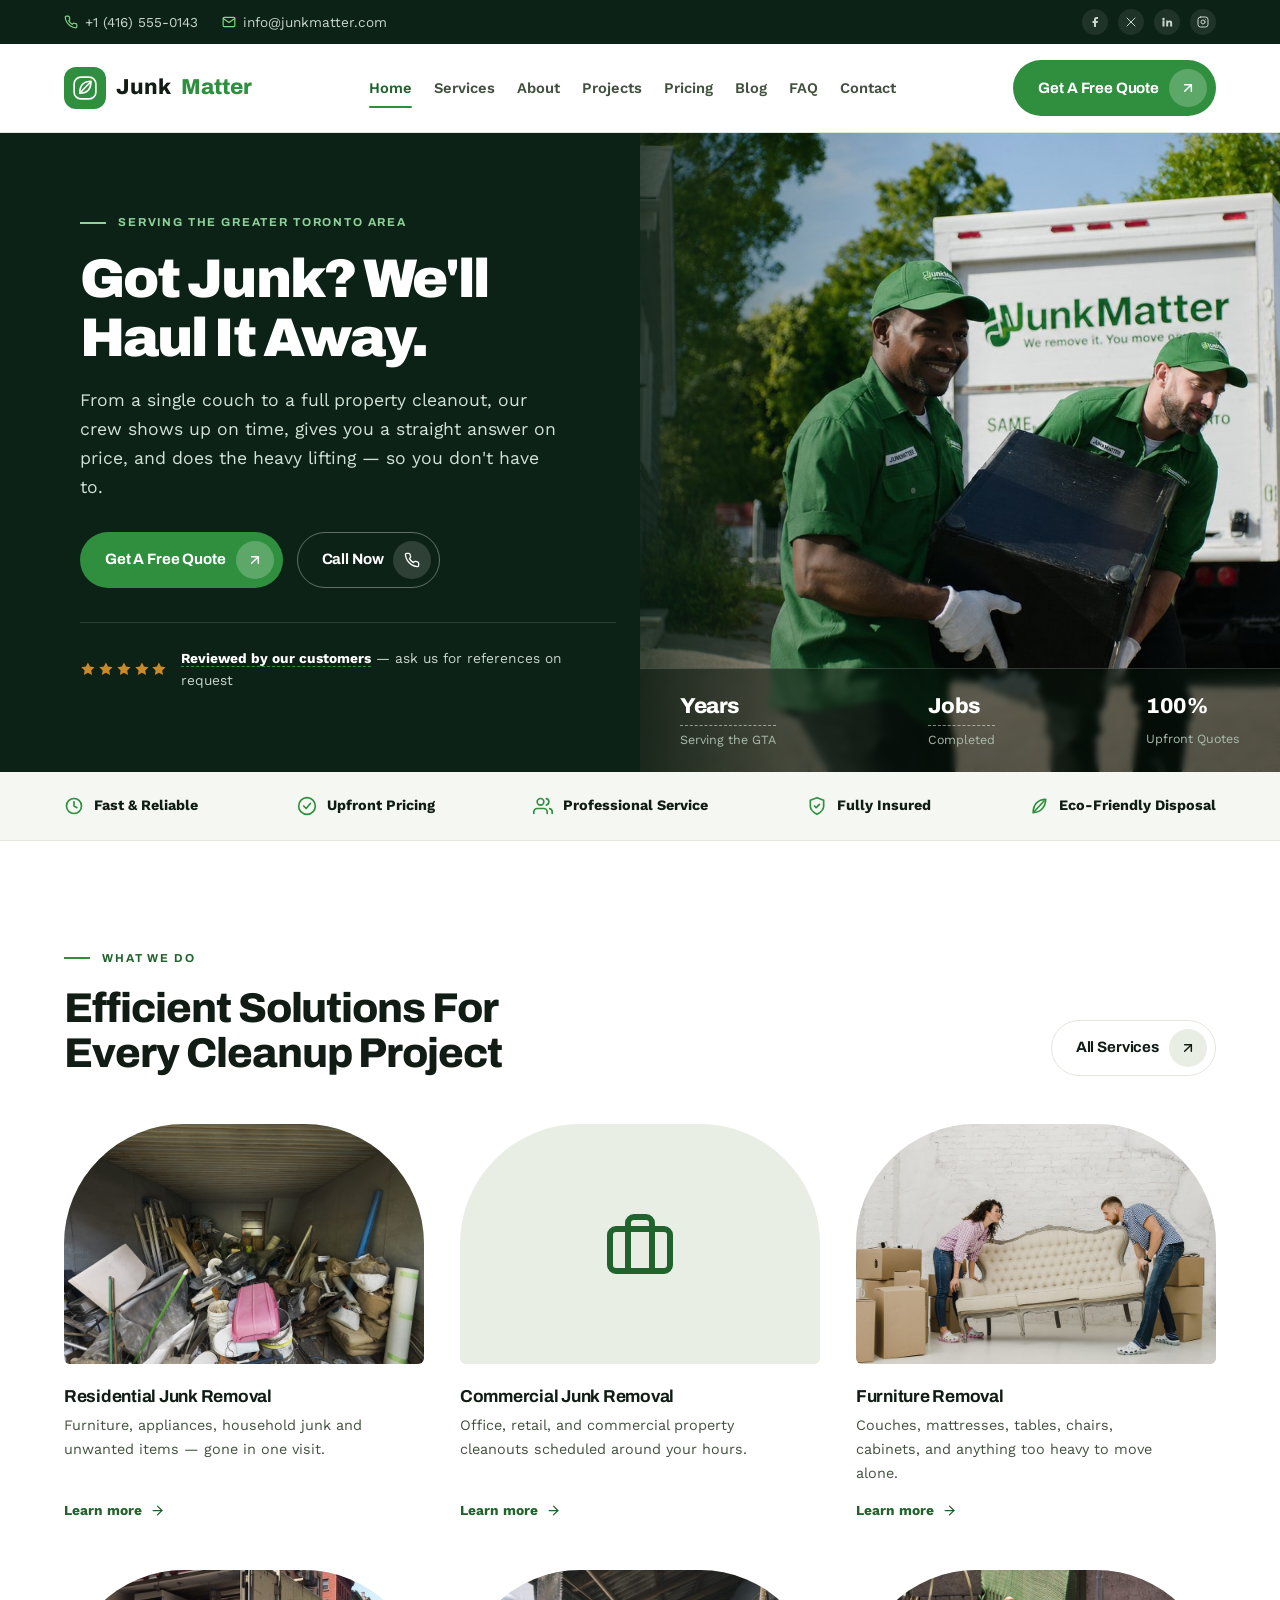
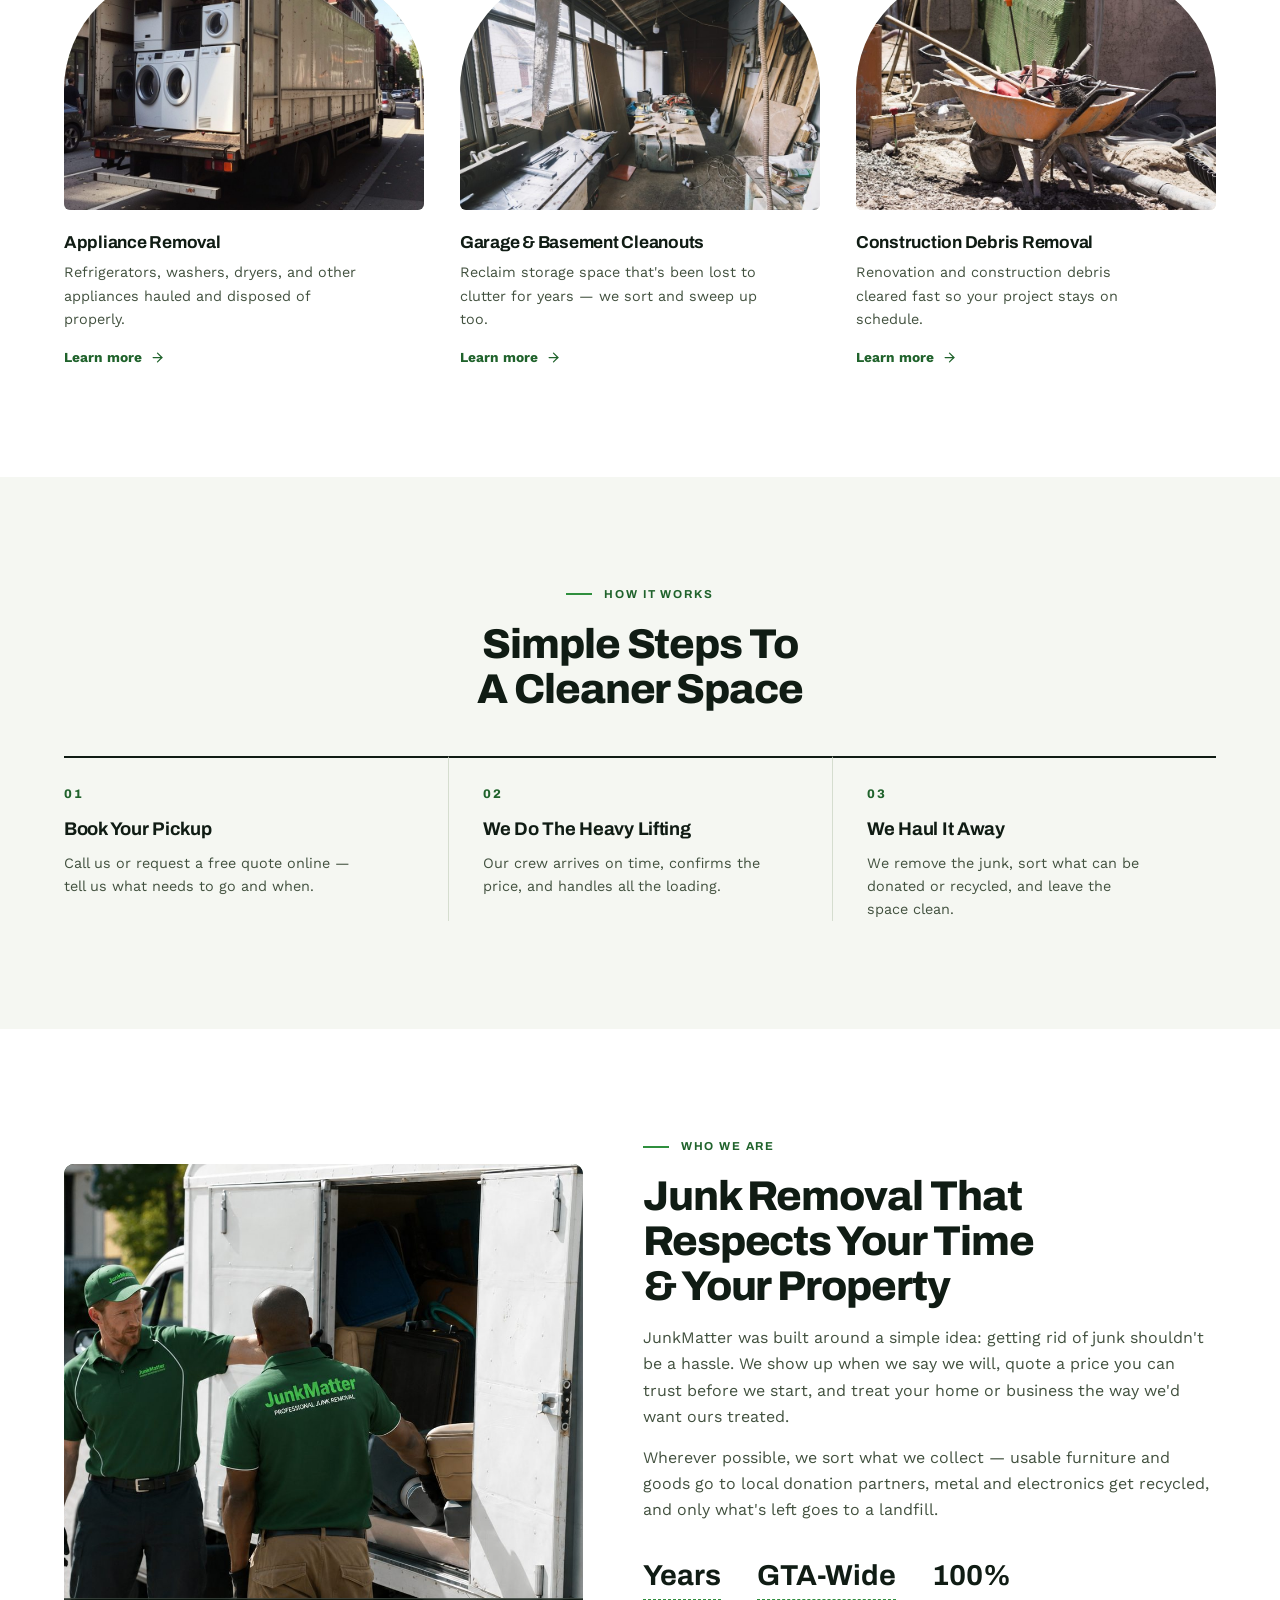
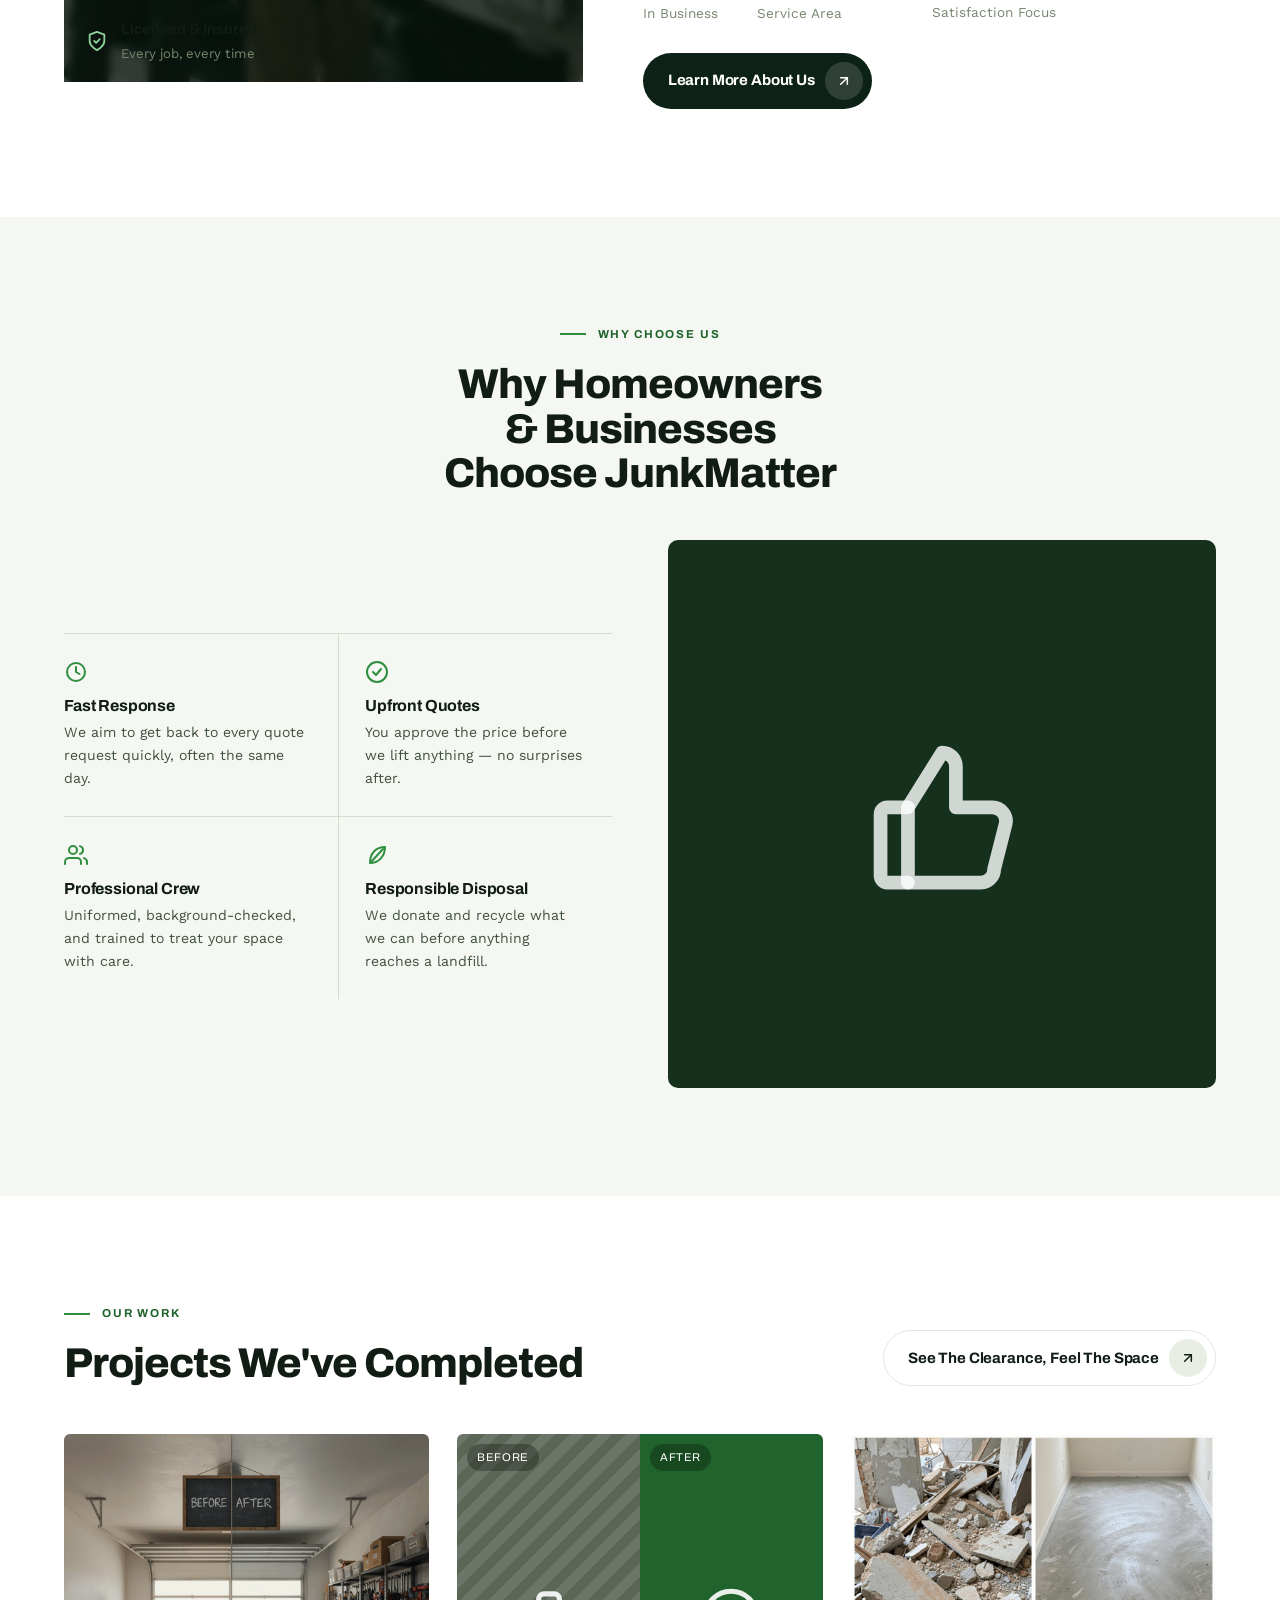
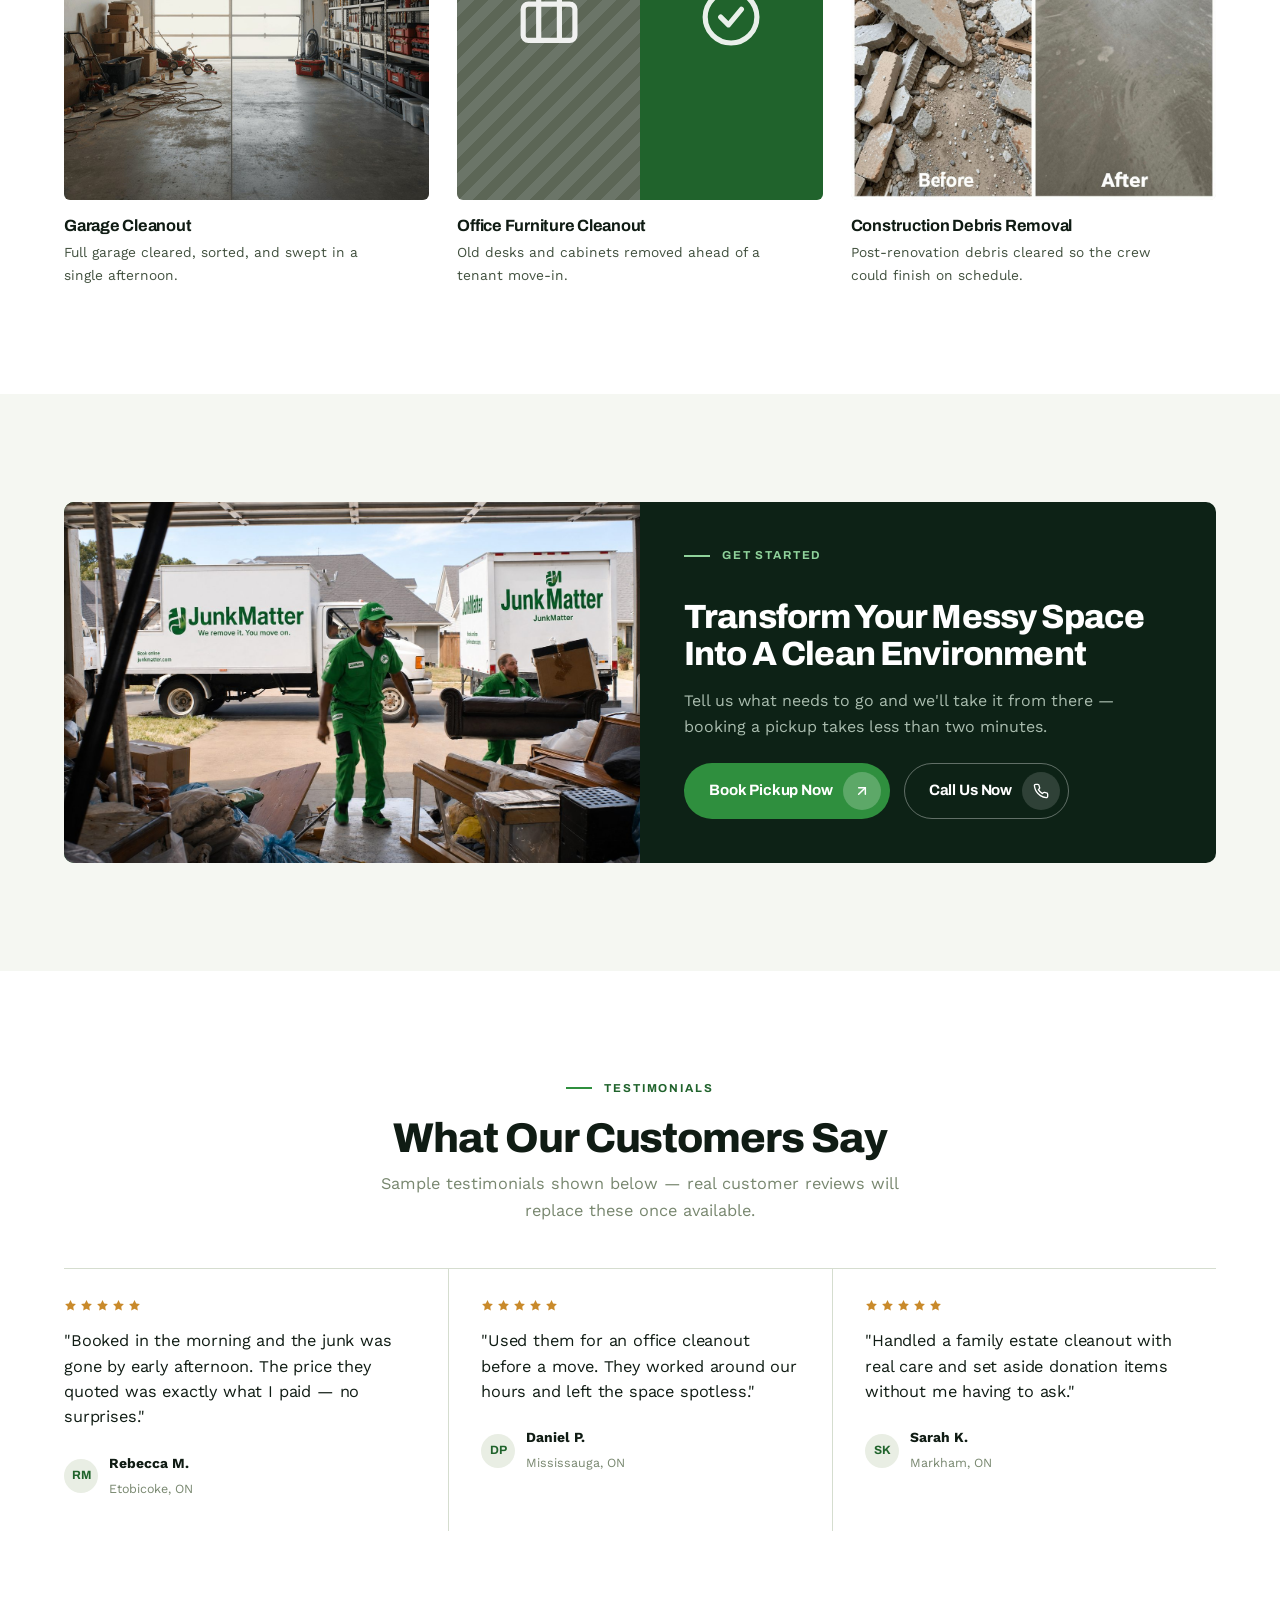
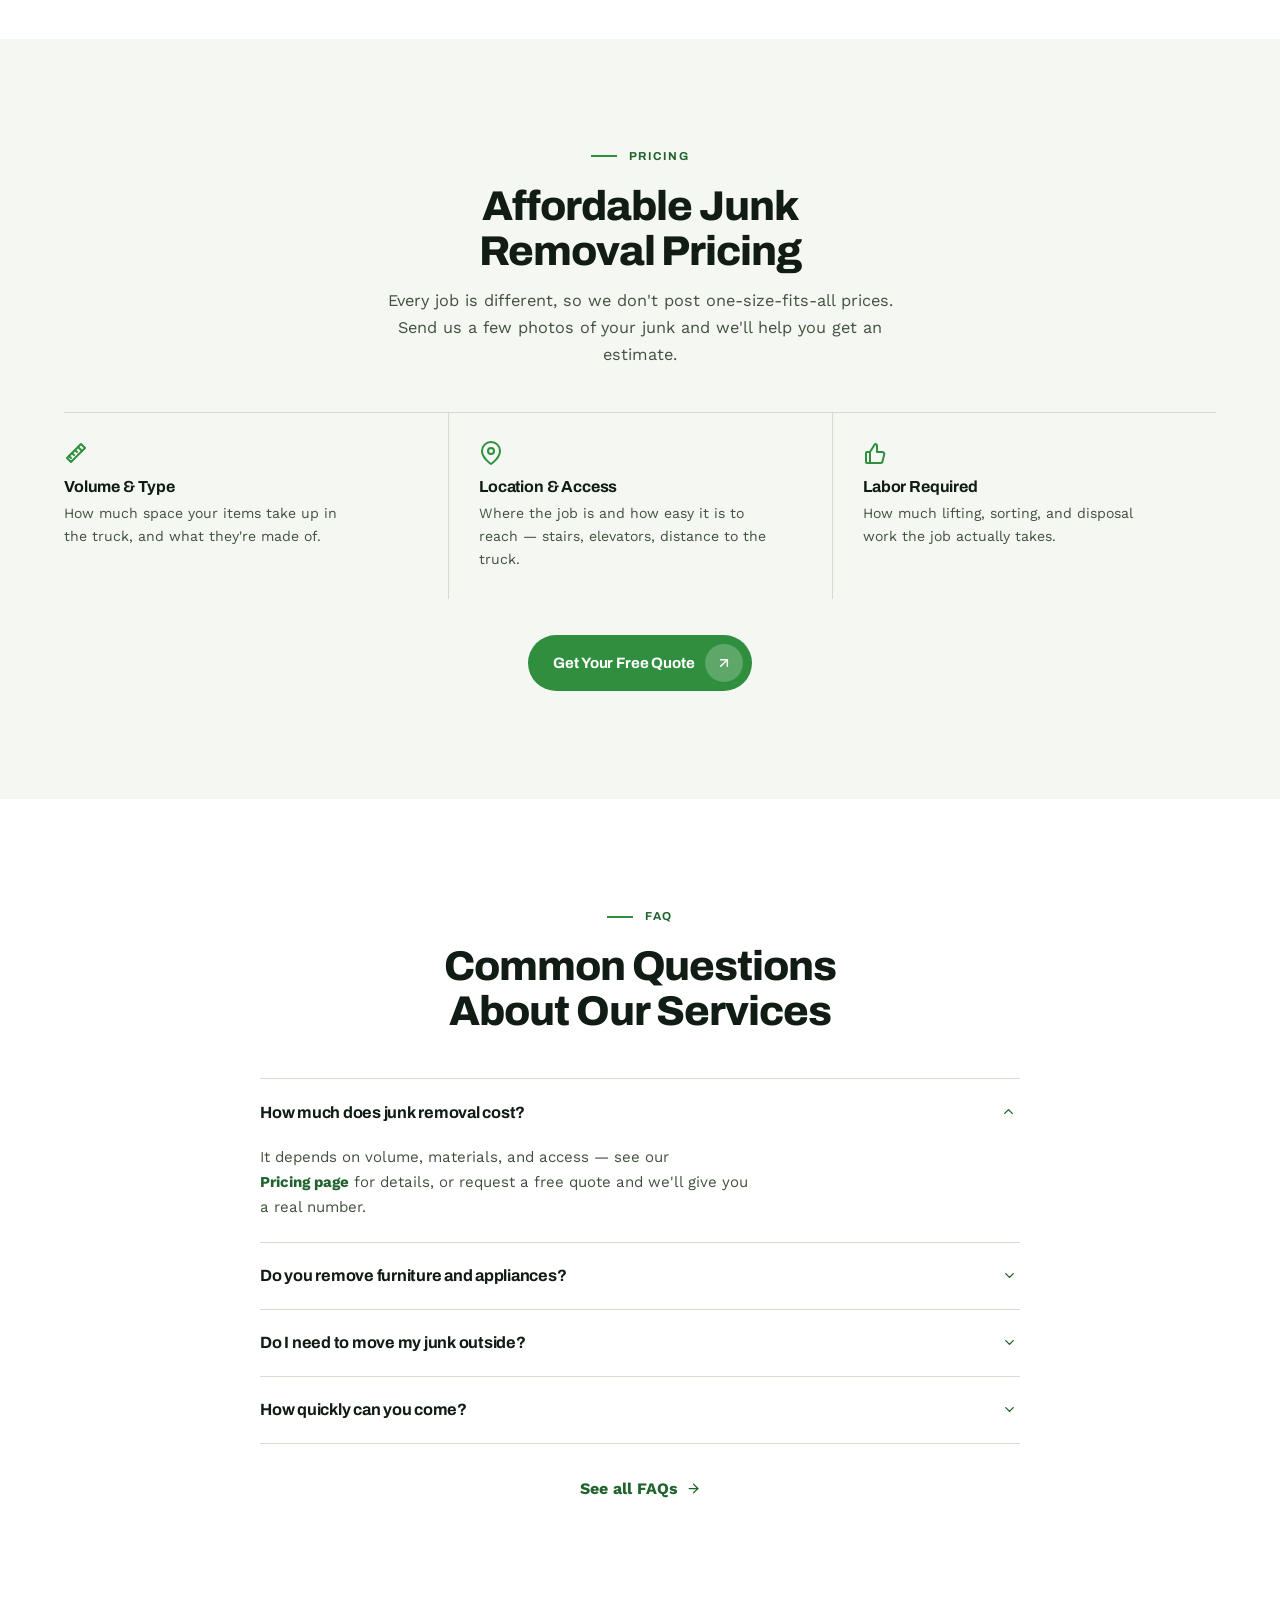
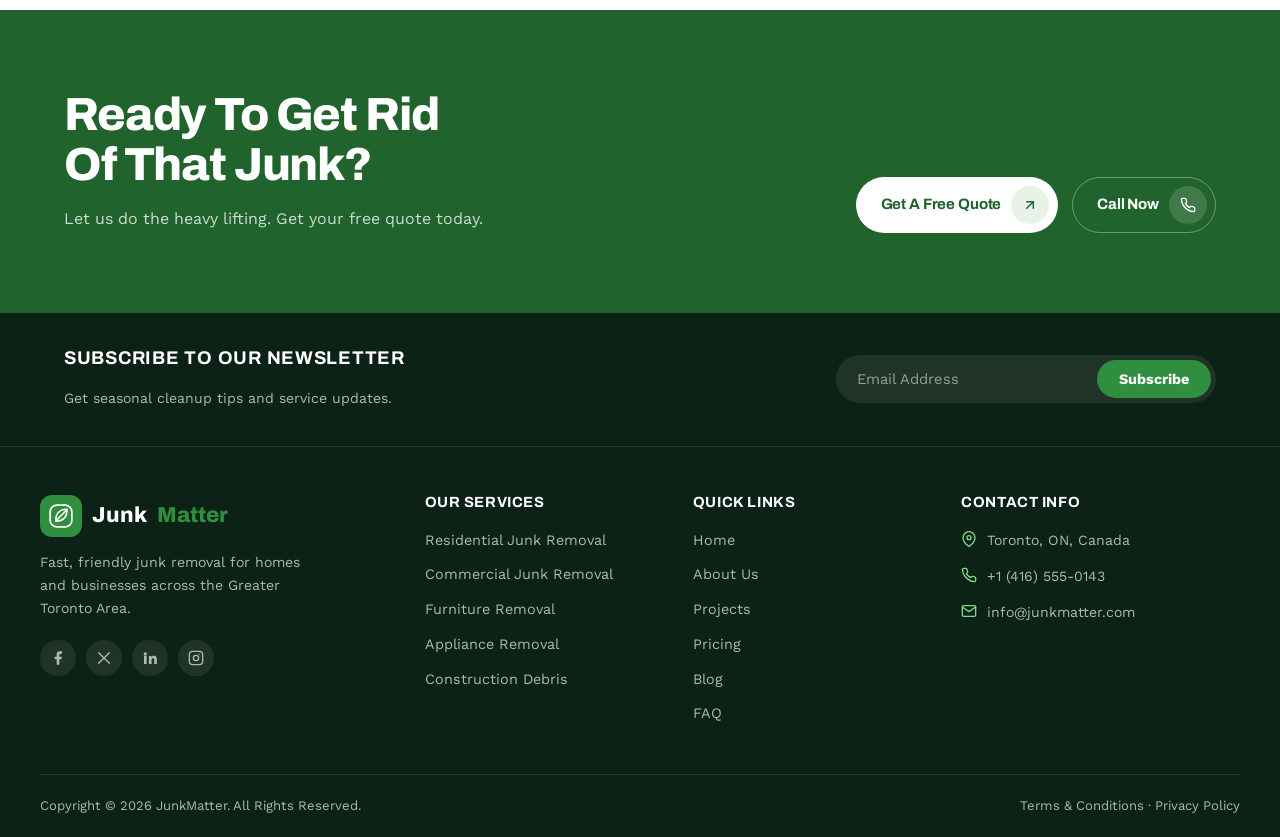
==== index.html @ d31a6fe2 "Add appliance removal photo to services grid Place the uploaded appliance-removal-2 image (washers a" ====
<!DOCTYPE html>
<html lang="en">
<head>
<meta charset="UTF-8">
<meta name="viewport" content="width=device-width, initial-scale=1.0">
<title>JunkMatter | Fast &amp; Affordable Junk Removal in the GTA</title>
<meta name="description" content="JunkMatter hauls furniture, appliances, renovation debris and full property cleanouts across the Greater Toronto Area. Upfront quotes, professional crews, eco-friendly disposal.">
<!-- Social sharing. images/social-banner.jpg is the marketing banner
     (logo + headline + CTA baked in) — the one place a composite
     graphic belongs, since link previews have no layout of their own. -->
<meta property="og:url" content="https://www.junkmatter.com/">
<meta property="og:type" content="website">
<meta property="og:site_name" content="JunkMatter">
<meta property="og:title" content="JunkMatter | Fast &amp; Affordable Junk Removal in the GTA">
<meta property="og:description" content="JunkMatter hauls furniture, appliances, renovation debris and full property cleanouts across the Greater Toronto Area. Upfront quotes, professional crews, eco-friendly disposal.">
<meta property="og:image" content="https://www.junkmatter.com/images/social-banner.jpg">
<meta property="og:image:width" content="1200">
<meta property="og:image:height" content="630">
<meta property="og:image:alt" content="JunkMatter — we haul, you relax. Fast, friendly junk removal.">
<meta name="twitter:card" content="summary_large_image">
<meta name="twitter:title" content="JunkMatter | Fast &amp; Affordable Junk Removal in the GTA">
<meta name="twitter:description" content="JunkMatter hauls furniture, appliances, renovation debris and full property cleanouts across the Greater Toronto Area. Upfront quotes, professional crews, eco-friendly disposal.">
<meta name="twitter:image" content="https://www.junkmatter.com/images/social-banner.jpg">
<meta name="theme-color" content="#0d2216">
<link rel="icon" href="images/favicon.png" sizes="any">
<link rel="apple-touch-icon" href="images/apple-touch-icon.png">
<link rel="canonical" href="https://www.junkmatter.com/">
<link rel="stylesheet" href="css/style.css">
<script>document.documentElement.classList.add('js')</script>
</head>
<body>

<svg style="position:absolute;width:0;height:0;overflow:hidden" aria-hidden="true">
<defs>
<symbol id="icon-mark" viewBox="0 0 32 32" fill="none" stroke="currentColor" stroke-width="2.2" stroke-linecap="round" stroke-linejoin="round"><rect x="1.5" y="1.5" width="29" height="29" rx="9"/><path d="M9 23C9 12 15 7 24 7C24 18 18 23 9 23Z"/><path d="M10.5 21.5C14 17.5 18 13.5 22.5 9"/></symbol>
<symbol id="icon-phone" viewBox="0 0 24 24" fill="none" stroke="currentColor" stroke-width="2" stroke-linecap="round" stroke-linejoin="round"><path d="M22 16.92v3a2 2 0 0 1-2.18 2 19.79 19.79 0 0 1-8.63-3.07 19.5 19.5 0 0 1-6-6 19.79 19.79 0 0 1-3.07-8.67A2 2 0 0 1 4.11 2h3a2 2 0 0 1 2 1.72c.127.96.361 1.903.7 2.81a2 2 0 0 1-.45 2.11L8.09 9.91a16 16 0 0 0 6 6l1.27-1.27a2 2 0 0 1 2.11-.45c.907.339 1.85.573 2.81.7A2 2 0 0 1 22 16.92z"/></symbol>
<symbol id="icon-mail" viewBox="0 0 24 24" fill="none" stroke="currentColor" stroke-width="2" stroke-linecap="round" stroke-linejoin="round"><rect x="2" y="4" width="20" height="16" rx="2"/><path d="M22 6l-10 7L2 6"/></symbol>
<symbol id="icon-map-pin" viewBox="0 0 24 24" fill="none" stroke="currentColor" stroke-width="2" stroke-linecap="round" stroke-linejoin="round"><path d="M21 10c0 7-9 13-9 13s-9-6-9-13a9 9 0 0 1 18 0z"/><circle cx="12" cy="10" r="3"/></symbol>
<symbol id="icon-clock" viewBox="0 0 24 24" fill="none" stroke="currentColor" stroke-width="2" stroke-linecap="round" stroke-linejoin="round"><circle cx="12" cy="12" r="9"/><path d="M12 7v5l3.5 2"/></symbol>
<symbol id="icon-facebook" viewBox="0 0 24 24" fill="currentColor" stroke="none"><path d="M18 2h-3a5 5 0 0 0-5 5v3H7v4h3v8h4v-8h3l1-4h-4V7a1 1 0 0 1 1-1h3z"/></symbol>
<symbol id="icon-x" viewBox="0 0 24 24" fill="none" stroke="currentColor" stroke-width="2" stroke-linecap="round" stroke-linejoin="round"><path d="M4 4l16 16M20 4L4 20"/></symbol>
<symbol id="icon-linkedin" viewBox="0 0 24 24" fill="currentColor" stroke="none"><path d="M4.98 3.5a2.5 2.5 0 1 1 0 5 2.5 2.5 0 0 1 0-5zM3 9h4v12H3V9zm7 0h3.8v1.7h.1c.5-.9 1.8-1.9 3.7-1.9 4 0 4.7 2.6 4.7 6v6.2h-4v-5.5c0-1.3 0-3-1.8-3s-2.1 1.4-2.1 2.9V21h-4V9z"/></symbol>
<symbol id="icon-instagram" viewBox="0 0 24 24" fill="none" stroke="currentColor" stroke-width="2" stroke-linecap="round" stroke-linejoin="round"><rect x="2" y="2" width="20" height="20" rx="5"/><circle cx="12" cy="12" r="4"/><circle cx="17.5" cy="6.5" r="1" fill="currentColor" stroke="none"/></symbol>
<symbol id="icon-arrow-up-right" viewBox="0 0 24 24" fill="none" stroke="currentColor" stroke-width="2.2" stroke-linecap="round" stroke-linejoin="round"><path d="M7 17L17 7"/><path d="M7 7h10v10"/></symbol>
<symbol id="icon-arrow-right" viewBox="0 0 24 24" fill="none" stroke="currentColor" stroke-width="2" stroke-linecap="round" stroke-linejoin="round"><path d="M5 12h14"/><path d="M12 5l7 7-7 7"/></symbol>
<symbol id="icon-chevron-down" viewBox="0 0 24 24" fill="none" stroke="currentColor" stroke-width="2.2" stroke-linecap="round" stroke-linejoin="round"><path d="M6 9l6 6 6-6"/></symbol>
<symbol id="icon-star" viewBox="0 0 24 24" fill="currentColor" stroke="none"><path d="M12 2l3.09 6.26L22 9.27l-5 4.87L18.18 21 12 17.77 5.82 21 7 14.14 2 9.27l6.91-1.01L12 2z"/></symbol>
<symbol id="icon-check" viewBox="0 0 24 24" fill="none" stroke="currentColor" stroke-width="2" stroke-linecap="round" stroke-linejoin="round"><path d="M20 6L9 17l-5-5"/></symbol>
<symbol id="icon-check-circle" viewBox="0 0 24 24" fill="none" stroke="currentColor" stroke-width="2" stroke-linecap="round" stroke-linejoin="round"><circle cx="12" cy="12" r="10"/><path d="M8 12l3 3 5-6"/></symbol>
<symbol id="icon-shield" viewBox="0 0 24 24" fill="none" stroke="currentColor" stroke-width="2" stroke-linecap="round" stroke-linejoin="round"><path d="M12 22s8-4 8-10V5l-8-3-8 3v7c0 6 8 10 8 10z"/><path d="M9 12l2 2 4-4"/></symbol>
<symbol id="icon-leaf" viewBox="0 0 24 24" fill="none" stroke="currentColor" stroke-width="2" stroke-linecap="round" stroke-linejoin="round"><path d="M5 20C5 10 11 4 20 4C20 13 14 20 5 20Z"/><path d="M6.5 18.5C10 14.5 14 10.5 18 6"/></symbol>
<symbol id="icon-truck" viewBox="0 0 24 24" fill="none" stroke="currentColor" stroke-width="2" stroke-linecap="round" stroke-linejoin="round"><rect x="1" y="3" width="15" height="13"/><path d="M16 8h4l3 3v5h-7V8z"/><circle cx="5.5" cy="18.5" r="2.5"/><circle cx="18.5" cy="18.5" r="2.5"/></symbol>
<symbol id="icon-home" viewBox="0 0 24 24" fill="none" stroke="currentColor" stroke-width="2" stroke-linecap="round" stroke-linejoin="round"><path d="M3 9l9-7 9 7v11a2 2 0 0 1-2 2H5a2 2 0 0 1-2-2z"/><polyline points="9 22 9 12 15 12 15 22"/></symbol>
<symbol id="icon-briefcase" viewBox="0 0 24 24" fill="none" stroke="currentColor" stroke-width="2" stroke-linecap="round" stroke-linejoin="round"><rect x="2" y="7" width="20" height="14" rx="2"/><path d="M16 21V5a2 2 0 0 0-2-2h-4a2 2 0 0 0-2 2v16"/></symbol>
<symbol id="icon-sofa" viewBox="0 0 24 24" fill="none" stroke="currentColor" stroke-width="2" stroke-linecap="round" stroke-linejoin="round"><path d="M4 13V7a2 2 0 0 1 2-2h12a2 2 0 0 1 2 2v6"/><path d="M2 13h20v4a2 2 0 0 1-2 2H4a2 2 0 0 1-2-2z"/><path d="M4 19v2"/><path d="M20 19v2"/></symbol>
<symbol id="icon-box" viewBox="0 0 24 24" fill="none" stroke="currentColor" stroke-width="2" stroke-linecap="round" stroke-linejoin="round"><path d="M21 8l-9-5-9 5 9 5 9-5z"/><path d="M3 8v8l9 5 9-5V8"/><path d="M12 13v8"/></symbol>
<symbol id="icon-garage" viewBox="0 0 24 24" fill="none" stroke="currentColor" stroke-width="2" stroke-linecap="round" stroke-linejoin="round"><path d="M3 10l9-6 9 6"/><path d="M5 10v10h14V10"/><rect x="9" y="14" width="6" height="6"/></symbol>
<symbol id="icon-tool" viewBox="0 0 24 24" fill="none" stroke="currentColor" stroke-width="2" stroke-linecap="round" stroke-linejoin="round"><path d="M14.7 6.3a1 1 0 0 0 0 1.4l1.6 1.6a1 1 0 0 0 1.4 0l3.77-3.77a6 6 0 0 1-7.94 7.94l-6.91 6.91a2.12 2.12 0 0 1-3-3l6.91-6.91a6 6 0 0 1 7.94-7.94z"/></symbol>
<symbol id="icon-users" viewBox="0 0 24 24" fill="none" stroke="currentColor" stroke-width="2" stroke-linecap="round" stroke-linejoin="round"><path d="M17 21v-2a4 4 0 0 0-4-4H5a4 4 0 0 0-4 4v2"/><circle cx="9" cy="7" r="4"/><path d="M23 21v-2a4 4 0 0 0-3-3.87"/><path d="M16 3.13a4 4 0 0 1 0 7.75"/></symbol>
<symbol id="icon-camera" viewBox="0 0 24 24" fill="none" stroke="currentColor" stroke-width="2" stroke-linecap="round" stroke-linejoin="round"><path d="M23 19a2 2 0 0 1-2 2H3a2 2 0 0 1-2-2V8a2 2 0 0 1 2-2h4l2-3h6l2 3h4a2 2 0 0 1 2 2z"/><circle cx="12" cy="13" r="4"/></symbol>
<symbol id="icon-ruler" viewBox="0 0 24 24" fill="none" stroke="currentColor" stroke-width="2" stroke-linecap="round" stroke-linejoin="round"><path d="M3 17l14-14 4 4-14 14z"/><path d="M14 6l4 4"/><path d="M11 9l2 2"/><path d="M8 12l2 2"/><path d="M5 15l2 2"/></symbol>
<symbol id="icon-hand" viewBox="0 0 24 24" fill="none" stroke="currentColor" stroke-width="2" stroke-linecap="round" stroke-linejoin="round"><path d="M7 22V11l5-8a2 2 0 0 1 2 2v6h5.3a2 2 0 0 1 1.94 2.5l-1.65 6.5A2 2 0 0 1 17.65 22H7Z"/><path d="M7 22H4a1 1 0 0 1-1-1V12a1 1 0 0 1 1-1h3"/></symbol>
</defs>
</svg>

<div class="topbar">
  <div class="wrap">
    <div class="topbar-left">
      <a href="tel:14165550143"><svg><use href="#icon-phone"/></svg> +1 (416) 555-0143</a>
      <a href="mailto:info@junkmatter.com"><svg><use href="#icon-mail"/></svg> info@junkmatter.com</a>
    </div>
    <div class="topbar-social">
      <a href="#" aria-label="Facebook"><svg><use href="#icon-facebook"/></svg></a>
      <a href="#" aria-label="X"><svg><use href="#icon-x"/></svg></a>
      <a href="#" aria-label="LinkedIn"><svg><use href="#icon-linkedin"/></svg></a>
      <a href="#" aria-label="Instagram"><svg><use href="#icon-instagram"/></svg></a>
    </div>
  </div>
</div>

<header class="site-header">
  <nav class="nav wrap">
    <a href="index.html" class="brand">
      <span class="mark"><svg><use href="#icon-mark"/></svg></span>
      Junk<span class="accent">Matter</span>
    </a>
    <div class="nav-links">
      <a href="index.html" class="active">Home</a>
      <a href="services.html">Services</a>
      <a href="about.html">About</a>
      <a href="projects.html">Projects</a>
      <a href="pricing.html">Pricing</a>
      <a href="blog.html">Blog</a>
      <a href="faq.html">FAQ</a>
      <a href="contact.html">Contact</a>
    </div>
    <div class="nav-cta">
      <a href="contact.html" class="btn btn-solid"><span class="label">Get A Free Quote</span><span class="ic"><svg><use href="#icon-arrow-up-right"/></svg></span></a>
      <button class="nav-toggle" aria-label="Toggle menu"><span></span><span></span><span></span></button>
    </div>
  </nav>
</header>

<section class="hero">
  <div class="hero-grid">
    <div class="hero-text">
      <div class="wrap-inner">
        <span class="eyebrow on-ink">Serving the Greater Toronto Area</span>
        <h1>Got Junk? We'll Haul It Away.</h1>
        <p class="lead">From a single couch to a full property cleanout, our crew shows up on time, gives you a straight answer on price, and does the heavy lifting — so you don't have to.</p>
        <div class="hero-cta">
          <a href="contact.html" class="btn btn-solid"><span class="label">Get A Free Quote</span><span class="ic"><svg><use href="#icon-arrow-up-right"/></svg></span></a>
          <a href="tel:14165550143" class="btn btn-outline-light"><span class="label">Call Now</span><span class="ic"><svg><use href="#icon-phone"/></svg></span></a>
        </div>
        <div class="hero-rating">
          <div class="stars"><svg><use href="#icon-star"/></svg><svg><use href="#icon-star"/></svg><svg><use href="#icon-star"/></svg><svg><use href="#icon-star"/></svg><svg><use href="#icon-star"/></svg></div>
          <div class="txt"><b class="ph" title="Add real review rating once available">Reviewed by our customers</b> — ask us for references on request</div>
        </div>
      </div>
    </div>
    <div class="hero-visual reveal in">
      <svg class="illustration" viewBox="0 0 500 400" fill="none" stroke="currentColor" stroke-width="2.5" stroke-linejoin="round" preserveAspectRatio="xMidYMid slice">
        <ellipse cx="250" cy="330" rx="230" ry="8" fill="currentColor" stroke="none" opacity=".15"/>
        <line x1="20" y1="320" x2="480" y2="320"/>
        <rect x="60" y="180" width="260" height="140"/>
        <line x1="72" y1="180" x2="72" y2="320"/>
        <line x1="86" y1="180" x2="86" y2="320"/>
        <line x1="100" y1="180" x2="100" y2="320"/>
        <path d="M320 320V240h72l24 36v44z"/>
        <path d="M320 240h50l18 30h-68z"/>
        <circle cx="150" cy="320" r="30"/>
        <circle cx="150" cy="320" r="10" fill="currentColor" stroke="none"/>
        <circle cx="368" cy="320" r="30"/>
        <circle cx="368" cy="320" r="10" fill="currentColor" stroke="none"/>
      </svg>
      <img class="photo" src="images/hero.jpg" alt="Two smiling JunkMatter crew members in branded uniforms carrying a cabinet from a house to their truck" width="1672" height="941" fetchpriority="high" decoding="async">
      <div class="hero-panel reveal in">
        <div><b class="ph" title="Add years in business">Years</b><span>Serving the GTA</span></div>
        <div><b class="ph" title="Add completed jobs count">Jobs</b><span>Completed</span></div>
        <div><b>100%</b><span>Upfront Quotes</span></div>
      </div>
    </div>
  </div>
</section>

<div class="trust-bar">
  <div class="wrap">
    <div class="trust-item"><svg><use href="#icon-clock"/></svg> Fast &amp; Reliable</div>
    <div class="trust-item"><svg><use href="#icon-check-circle"/></svg> Upfront Pricing</div>
    <div class="trust-item"><svg><use href="#icon-users"/></svg> Professional Service</div>
    <div class="trust-item"><svg><use href="#icon-shield"/></svg> Fully Insured</div>
    <div class="trust-item"><svg><use href="#icon-leaf"/></svg> Eco-Friendly Disposal</div>
  </div>
</div>

<section class="section" id="services">
  <div class="wrap">
    <div class="section-head-row reveal">
      <div class="section-head">
        <span class="eyebrow">What We Do</span>
        <h2>Efficient Solutions For Every Cleanup Project</h2>
      </div>
      <a href="services.html" class="btn btn-outline"><span class="label">All Services</span><span class="ic"><svg><use href="#icon-arrow-up-right"/></svg></span></a>
    </div>
    <div class="service-grid">
      <div class="service-card reveal">
        <div class="arch-frame"><img class="photo" src="images/services/residential.jpg" alt="A storage room packed floor to ceiling with household clutter, ladders, buckets and boxes waiting to be cleared" width="600" height="400" loading="lazy" decoding="async"><svg><use href="#icon-home"/></svg></div>
        <h3>Residential Junk Removal</h3>
        <p>Furniture, appliances, household junk and unwanted items — gone in one visit.</p>
        <a href="service-residential.html" class="text-link">Learn more <svg><use href="#icon-arrow-right"/></svg></a>
      </div>
      <div class="service-card reveal">
        <div class="arch-frame"><img class="photo" src="images/services/commercial.jpg" alt="Crew clearing desks and office furniture from a commercial unit" width="600" height="400" loading="lazy" decoding="async"><svg><use href="#icon-briefcase"/></svg></div>
        <h3>Commercial Junk Removal</h3>
        <p>Office, retail, and commercial property cleanouts scheduled around your hours.</p>
        <a href="services.html#commercial" class="text-link">Learn more <svg><use href="#icon-arrow-right"/></svg></a>
      </div>
      <div class="service-card reveal">
        <div class="arch-frame"><img class="photo" src="images/services/furniture.jpg" alt="Two people lifting a large sofa in a room stacked with moving boxes" width="600" height="400" loading="lazy" decoding="async"><svg><use href="#icon-sofa"/></svg></div>
        <h3>Furniture Removal</h3>
        <p>Couches, mattresses, tables, chairs, cabinets, and anything too heavy to move alone.</p>
        <a href="services.html#furniture" class="text-link">Learn more <svg><use href="#icon-arrow-right"/></svg></a>
      </div>
      <div class="service-card reveal">
        <div class="arch-frame"><img class="photo" src="images/services/appliance.jpg" alt="Washing machines and dryers loaded into the back of a box truck on a city street" width="600" height="400" loading="lazy" decoding="async"><svg><use href="#icon-box"/></svg></div>
        <h3>Appliance Removal</h3>
        <p>Refrigerators, washers, dryers, and other appliances hauled and disposed of properly.</p>
        <a href="services.html#appliance" class="text-link">Learn more <svg><use href="#icon-arrow-right"/></svg></a>
      </div>
      <div class="service-card reveal">
        <div class="arch-frame"><img class="photo" src="images/services/garage.jpg" alt="A cluttered garage workshop filled with timber, hand tools and a crowded workbench" width="600" height="400" loading="lazy" decoding="async"><svg><use href="#icon-garage"/></svg></div>
        <h3>Garage &amp; Basement Cleanouts</h3>
        <p>Reclaim storage space that's been lost to clutter for years — we sort and sweep up too.</p>
        <a href="services.html#garage" class="text-link">Learn more <svg><use href="#icon-arrow-right"/></svg></a>
      </div>
      <div class="service-card reveal">
        <div class="arch-frame"><img class="photo" src="images/services/construction.jpg" alt="A wheelbarrow loaded with tools and rubble on a building site" width="600" height="400" loading="lazy" decoding="async"><svg><use href="#icon-tool"/></svg></div>
        <h3>Construction Debris Removal</h3>
        <p>Renovation and construction debris cleared fast so your project stays on schedule.</p>
        <a href="services.html#construction" class="text-link">Learn more <svg><use href="#icon-arrow-right"/></svg></a>
      </div>
    </div>
  </div>
</section>

<section class="section surface">
  <div class="wrap">
    <div class="section-head center reveal">
      <span class="eyebrow">How It Works</span>
      <h2>Simple Steps To A Cleaner Space</h2>
    </div>
    <div class="steps" style="margin-top:44px">
      <div class="step reveal">
        <div class="step-num">01</div>
        <h3>Book Your Pickup</h3>
        <p>Call us or request a free quote online — tell us what needs to go and when.</p>
      </div>
      <div class="step reveal">
        <div class="step-num">02</div>
        <h3>We Do The Heavy Lifting</h3>
        <p>Our crew arrives on time, confirms the price, and handles all the loading.</p>
      </div>
      <div class="step reveal">
        <div class="step-num">03</div>
        <h3>We Haul It Away</h3>
        <p>We remove the junk, sort what can be donated or recycled, and leave the space clean.</p>
      </div>
    </div>
  </div>
</section>

<section class="section" id="about">
  <div class="wrap">
    <div class="about-grid">
      <div class="about-visual reveal">
        <div class="frame"><img class="photo" src="images/about/crew.jpg" alt="JunkMatter crew members loading furniture into a branded JunkMatter truck on a residential street" width="800" height="800" loading="lazy" decoding="async"><svg viewBox="0 0 24 24" fill="none" stroke="currentColor" stroke-width="1.6"><use href="#icon-truck"/></svg></div>
        <div class="float-card">
          <span class="ic"><svg><use href="#icon-shield"/></svg></span>
          <div><b style="font-family:var(--font-display);color:var(--ink);display:block">Licensed &amp; Insured</b><span style="font-size:.82rem;color:var(--muted)">Every job, every time</span></div>
        </div>
      </div>
      <div class="reveal">
        <span class="eyebrow">Who We Are</span>
        <h2>Junk Removal That Respects Your Time &amp; Your Property</h2>
        <p style="margin-top:16px">JunkMatter was built around a simple idea: getting rid of junk shouldn't be a hassle. We show up when we say we will, quote a price you can trust before we start, and treat your home or business the way we'd want ours treated.</p>
        <p style="margin-top:14px">Wherever possible, we sort what we collect — usable furniture and goods go to local donation partners, metal and electronics get recycled, and only what's left goes to a landfill.</p>
        <div class="about-stats">
          <div><b class="ph" title="Add years in business">Years</b><span>In Business</span></div>
          <div><b class="ph" title="Add service area count">GTA-Wide</b><span>Service Area</span></div>
          <div><b>100%</b><span>Satisfaction Focus</span></div>
        </div>
        <div style="margin-top:26px"><a href="about.html" class="btn btn-dark"><span class="label">Learn More About Us</span><span class="ic"><svg><use href="#icon-arrow-up-right"/></svg></span></a></div>
      </div>
    </div>
  </div>
</section>

<section class="section surface">
  <div class="wrap">
    <div class="section-head center reveal">
      <span class="eyebrow">Why Choose Us</span>
      <h2>Why Homeowners &amp; Businesses Choose JunkMatter</h2>
    </div>
    <div class="why-grid" style="margin-top:44px">
      <div class="why-list">
        <div class="why-item reveal">
          <span class="ic"><svg><use href="#icon-clock"/></svg></span>
          <h4>Fast Response</h4>
          <p>We aim to get back to every quote request quickly, often the same day.</p>
        </div>
        <div class="why-item reveal">
          <span class="ic"><svg><use href="#icon-check-circle"/></svg></span>
          <h4>Upfront Quotes</h4>
          <p>You approve the price before we lift anything — no surprises after.</p>
        </div>
        <div class="why-item reveal">
          <span class="ic"><svg><use href="#icon-users"/></svg></span>
          <h4>Professional Crew</h4>
          <p>Uniformed, background-checked, and trained to treat your space with care.</p>
        </div>
        <div class="why-item reveal">
          <span class="ic"><svg><use href="#icon-leaf"/></svg></span>
          <h4>Responsible Disposal</h4>
          <p>We donate and recycle what we can before anything reaches a landfill.</p>
        </div>
      </div>
      <div class="about-visual reveal">
        <div class="frame"><svg viewBox="0 0 24 24" fill="none" stroke="currentColor" stroke-width="1.6"><use href="#icon-hand"/></svg></div>
      </div>
    </div>
  </div>
</section>

<section class="section" id="projects">
  <div class="wrap">
    <div class="section-head-row reveal">
      <div class="section-head">
        <span class="eyebrow">Our Work</span>
        <h2>Projects We've Completed</h2>
      </div>
      <a href="projects.html" class="btn btn-outline"><span class="label">See The Clearance, Feel The Space</span><span class="ic"><svg><use href="#icon-arrow-up-right"/></svg></span></a>
    </div>
    <div class="project-grid">
      <div class="project-card reveal">
        <div class="ba-photo"><img class="photo" src="images/projects/garage-before-after.jpg" alt="A cluttered garage before JunkMatter cleared it, shown beside the same garage afterwards with tools and bins neatly stored" width="1024" height="1024" loading="lazy" decoding="async"><svg><use href="#icon-garage"/></svg></div>
        <div class="body"><h3>Garage Cleanout</h3><p>Full garage cleared, sorted, and swept in a single afternoon.</p></div>
      </div>
      <div class="project-card reveal">
        <div class="ba-split">
          <div class="before"><img class="photo" src="images/projects/office-before.jpg" alt="Office filled with old desks and cabinets before removal" width="400" height="300" loading="lazy" decoding="async"><span class="tag">Before</span><svg style="color:#fff" viewBox="0 0 24 24" fill="none" stroke="currentColor" stroke-width="1.8"><use href="#icon-briefcase"/></svg></div>
          <div class="after"><img class="photo" src="images/projects/office-after.jpg" alt="The same office cleared and ready for a new tenant" width="400" height="300" loading="lazy" decoding="async"><span class="tag">After</span><svg style="color:#fff" viewBox="0 0 24 24" fill="none" stroke="currentColor" stroke-width="1.8"><use href="#icon-check-circle"/></svg></div>
        </div>
        <div class="body"><h3>Office Furniture Cleanout</h3><p>Old desks and cabinets removed ahead of a tenant move-in.</p></div>
      </div>
      <div class="project-card reveal">
        <div class="ba-photo"><img class="photo" src="images/projects/construction-before-after.jpg" alt="A room strewn with broken concrete and renovation rubble, shown beside the same room afterwards with a clean bare floor" width="1024" height="1024" loading="lazy" decoding="async"><svg><use href="#icon-tool"/></svg></div>
        <div class="body"><h3>Construction Debris Removal</h3><p>Post-renovation debris cleared so the crew could finish on schedule.</p></div>
      </div>
    </div>
  </div>
</section>

<section class="section surface">
  <div class="wrap">
    <div class="split-cta reveal">
      <div class="visual"><img class="photo" src="images/cta.jpg" alt="JunkMatter crew clearing a full garage, with two branded trucks parked on the driveway" width="700" height="500" loading="lazy" decoding="async"><svg viewBox="0 0 24 24" fill="none" stroke="currentColor" stroke-width="1.6"><use href="#icon-leaf"/></svg></div>
      <div class="content">
        <span class="eyebrow on-ink">Get Started</span>
        <h2>Transform Your Messy Space Into A Clean Environment</h2>
        <p>Tell us what needs to go and we'll take it from there — booking a pickup takes less than two minutes.</p>
        <div class="row">
          <a href="contact.html" class="btn btn-solid"><span class="label">Book Pickup Now</span><span class="ic"><svg><use href="#icon-arrow-up-right"/></svg></span></a>
          <a href="tel:14165550143" class="btn btn-outline-light"><span class="label">Call Us Now</span><span class="ic"><svg><use href="#icon-phone"/></svg></span></a>
        </div>
      </div>
    </div>
  </div>
</section>

<section class="section" id="testimonials">
  <div class="wrap">
    <div class="section-head center reveal">
      <span class="eyebrow">Testimonials</span>
      <h2>What Our Customers Say</h2>
      <p class="testi-note" style="max-width:520px;margin:10px auto 0">Sample testimonials shown below — real customer reviews will replace these once available.</p>
    </div>
    <div class="testi-grid" style="margin-top:44px">
      <div class="testi-card reveal">
        <div class="stars"><svg><use href="#icon-star"/></svg><svg><use href="#icon-star"/></svg><svg><use href="#icon-star"/></svg><svg><use href="#icon-star"/></svg><svg><use href="#icon-star"/></svg></div>
        <p>"Booked in the morning and the junk was gone by early afternoon. The price they quoted was exactly what I paid — no surprises."</p>
        <div class="testi-who">
          <div class="testi-avatar">RM</div>
          <div><b>Rebecca M.</b><span>Etobicoke, ON</span></div>
        </div>
      </div>
      <div class="testi-card reveal">
        <div class="stars"><svg><use href="#icon-star"/></svg><svg><use href="#icon-star"/></svg><svg><use href="#icon-star"/></svg><svg><use href="#icon-star"/></svg><svg><use href="#icon-star"/></svg></div>
        <p>"Used them for an office cleanout before a move. They worked around our hours and left the space spotless."</p>
        <div class="testi-who">
          <div class="testi-avatar">DP</div>
          <div><b>Daniel P.</b><span>Mississauga, ON</span></div>
        </div>
      </div>
      <div class="testi-card reveal">
        <div class="stars"><svg><use href="#icon-star"/></svg><svg><use href="#icon-star"/></svg><svg><use href="#icon-star"/></svg><svg><use href="#icon-star"/></svg><svg><use href="#icon-star"/></svg></div>
        <p>"Handled a family estate cleanout with real care and set aside donation items without me having to ask."</p>
        <div class="testi-who">
          <div class="testi-avatar">SK</div>
          <div><b>Sarah K.</b><span>Markham, ON</span></div>
        </div>
      </div>
    </div>
  </div>
</section>

<section class="section surface" id="pricing">
  <div class="wrap">
    <div class="section-head center reveal">
      <span class="eyebrow">Pricing</span>
      <h2>Affordable Junk Removal Pricing</h2>
      <p style="max-width:560px;margin:14px auto 0">Every job is different, so we don't post one-size-fits-all prices. Send us a few photos of your junk and we'll help you get an estimate.</p>
    </div>
    <div class="factor-grid" style="margin-top:44px">
      <div class="factor-card reveal">
        <span class="ic"><svg><use href="#icon-ruler"/></svg></span>
        <h4>Volume &amp; Type</h4>
        <p>How much space your items take up in the truck, and what they're made of.</p>
      </div>
      <div class="factor-card reveal">
        <span class="ic"><svg><use href="#icon-map-pin"/></svg></span>
        <h4>Location &amp; Access</h4>
        <p>Where the job is and how easy it is to reach — stairs, elevators, distance to the truck.</p>
      </div>
      <div class="factor-card reveal">
        <span class="ic"><svg><use href="#icon-hand"/></svg></span>
        <h4>Labor Required</h4>
        <p>How much lifting, sorting, and disposal work the job actually takes.</p>
      </div>
    </div>
    <div style="text-align:center;margin-top:36px" class="reveal">
      <a href="pricing.html" class="btn btn-solid"><span class="label">Get Your Free Quote</span><span class="ic"><svg><use href="#icon-arrow-up-right"/></svg></span></a>
    </div>
  </div>
</section>

<section class="section" id="faq">
  <div class="wrap">
    <div class="section-head center reveal">
      <span class="eyebrow">FAQ</span>
      <h2>Common Questions About Our Services</h2>
    </div>
    <div class="faq reveal" style="max-width:760px;margin:44px auto 0">
      <div class="faq-item open">
        <button class="faq-q">How much does junk removal cost? <span class="chev"><svg><use href="#icon-chevron-down"/></svg></span></button>
        <div class="faq-a" style="max-height:200px"><p>It depends on volume, materials, and access — see our <a href="pricing.html" class="text-link" style="display:inline-flex">Pricing page</a> for details, or request a free quote and we'll give you a real number.</p></div>
      </div>
      <div class="faq-item">
        <button class="faq-q">Do you remove furniture and appliances? <span class="chev"><svg><use href="#icon-chevron-down"/></svg></span></button>
        <div class="faq-a"><p>Yes — couches, mattresses, fridges, washers, dryers, and most household or office furniture.</p></div>
      </div>
      <div class="faq-item">
        <button class="faq-q">Do I need to move my junk outside? <span class="chev"><svg><use href="#icon-chevron-down"/></svg></span></button>
        <div class="faq-a"><p>No — our crew handles all the lifting and loading, wherever the items are in your home or business.</p></div>
      </div>
      <div class="faq-item">
        <button class="faq-q">How quickly can you come? <span class="chev"><svg><use href="#icon-chevron-down"/></svg></span></button>
        <div class="faq-a"><p>Same-day service is available in many cases depending on crew availability — ask when you request your quote.</p></div>
      </div>
    </div>
    <div style="text-align:center;margin-top:32px" class="reveal">
      <a href="faq.html" class="text-link">See all FAQs <svg><use href="#icon-arrow-right"/></svg></a>
    </div>
  </div>
</section>

<section class="final-cta reveal">
  <div class="wrap">
    <h2>Ready To Get Rid Of That Junk?</h2>
    <p>Let us do the heavy lifting. Get your free quote today.</p>
    <div class="row">
      <a href="contact.html" class="btn btn-white"><span class="label">Get A Free Quote</span><span class="ic"><svg><use href="#icon-arrow-up-right"/></svg></span></a>
      <a href="tel:14165550143" class="btn btn-outline-light"><span class="label">Call Now</span><span class="ic"><svg><use href="#icon-phone"/></svg></span></a>
    </div>
  </div>
</section>

<footer>
  <div class="footer-top">
    <div class="wrap">
      <div>
        <h4>Subscribe To Our Newsletter</h4>
        <p>Get seasonal cleanup tips and service updates.</p>
      </div>
      <form class="newsletter-form" id="newsletter-form">
        <input type="email" placeholder="Email Address" required aria-label="Email address">
        <button type="submit">Subscribe</button>
      </form>
    </div>
  </div>
  <div class="wrap footer-grid">
    <div class="footer-brand">
      <a href="index.html" class="brand"><span class="mark"><svg><use href="#icon-mark"/></svg></span>Junk<span class="accent">Matter</span></a>
      <p>Fast, friendly junk removal for homes and businesses across the Greater Toronto Area.</p>
      <div class="footer-social">
        <a href="#" aria-label="Facebook"><svg><use href="#icon-facebook"/></svg></a>
        <a href="#" aria-label="X"><svg><use href="#icon-x"/></svg></a>
        <a href="#" aria-label="LinkedIn"><svg><use href="#icon-linkedin"/></svg></a>
        <a href="#" aria-label="Instagram"><svg><use href="#icon-instagram"/></svg></a>
      </div>
    </div>
    <div>
      <h4>Our Services</h4>
      <div class="footer-links">
        <a href="service-residential.html">Residential Junk Removal</a>
        <a href="services.html#commercial">Commercial Junk Removal</a>
        <a href="services.html#furniture">Furniture Removal</a>
        <a href="services.html#appliance">Appliance Removal</a>
        <a href="services.html#construction">Construction Debris</a>
      </div>
    </div>
    <div>
      <h4>Quick Links</h4>
      <div class="footer-links">
        <a href="index.html">Home</a>
        <a href="about.html">About Us</a>
        <a href="projects.html">Projects</a>
        <a href="pricing.html">Pricing</a>
        <a href="blog.html">Blog</a>
        <a href="faq.html">FAQ</a>
      </div>
    </div>
    <div>
      <h4>Contact Info</h4>
      <ul class="footer-contact">
        <li><svg><use href="#icon-map-pin"/></svg> Toronto, ON, Canada</li>
        <li><svg><use href="#icon-phone"/></svg> <a href="tel:14165550143">+1 (416) 555-0143</a></li>
        <li><svg><use href="#icon-mail"/></svg> <a href="mailto:info@junkmatter.com">info@junkmatter.com</a></li>
      </ul>
    </div>
  </div>
  <div class="wrap footer-bottom">
    <span>Copyright © <span class="current-year">2026</span> JunkMatter. All Rights Reserved.</span>
    <span><a href="#">Terms &amp; Conditions</a> · <a href="#">Privacy Policy</a></span>
  </div>
</footer>

<div class="mobile-call-bar">
  <span>Need junk gone today?</span>
  <a href="tel:14165550143"><svg><use href="#icon-phone"/></svg> Call Now</a>
</div>

<button class="back-top" aria-label="Back to top"><svg style="transform:rotate(-90deg)"><use href="#icon-arrow-right"/></svg></button>

<script src="js/main.js"></script>
</body>
</html>
---- css/style.css ----
/* ============================================================
   JUNKMATTER — Stylesheet
   Design tokens + component system, inspired by the Junkly
   reference (rounded arch photo-cards, pill buttons, dark-green
   utility bar) built as an original implementation.
   ============================================================ */
@import url('https://fonts.googleapis.com/css2?family=Archivo:wght@500;600;700;800;900&family=Work+Sans:ital,wght@0,400;0,500;0,600;1,400&display=swap');

:root{
  /* Color — neutrals carry a slight green bias so they read as chosen,
     not as default greys sitting next to the brand colour. */
  --ink:#101c14;
  --ink-soft:#42513f;
  --muted:#78876f;
  --green-900:#0d2216;
  --green-800:#15311d;
  --green-700:#1d4327;
  --accent:#2f8f3e;
  --accent-dark:#20632c;
  --accent-light:#e9f2e7;
  --paper:#ffffff;
  --surface:#f5f7f2;
  --surface-2:#e9eee4;
  --border:#e2e7dd;
  --rule:#d5ddcf;
  --white:#ffffff;
  --star:#c98a2b;

  /* Typography — Archivo is a sturdy grotesque that holds up at heavy
     display weights; Work Sans keeps running text humanist and quiet. */
  --font-display:'Archivo','Helvetica Neue',-apple-system,BlinkMacSystemFont,sans-serif;
  --font-body:'Work Sans',-apple-system,BlinkMacSystemFont,sans-serif;

  /* Radius — deliberately small. The arch card's top curve is the one
     place the design allows a large radius, so it stays distinctive. */
  --radius-sm:3px;
  --radius-md:6px;
  --radius-lg:10px;
  --radius-pill:999px;

  /* Shadow — reserved for genuinely floating elements only. */
  --shadow-sm:0 1px 2px rgba(16,28,20,.05);
  --shadow-md:0 6px 20px rgba(16,28,20,.07);
  --shadow-lg:0 16px 40px rgba(16,28,20,.10);
  --container:1200px;
  --transition:.18s ease;
}

*,*::before,*::after{box-sizing:border-box;margin:0;padding:0}
html{scroll-behavior:smooth}
body{
  font-family:var(--font-body);
  color:var(--ink-soft);
  background:var(--paper);
  line-height:1.65;
  -webkit-font-smoothing:antialiased;
}
img,svg{max-width:100%;display:block}
a{color:inherit;text-decoration:none}
ul{list-style:none}
button{font-family:inherit;cursor:pointer;border:none;background:none}
input,textarea,select{font-family:inherit;font-size:1rem}
h1,h2,h3,h4{font-family:var(--font-display);color:var(--ink);font-weight:800;line-height:1.08;letter-spacing:-.025em;text-wrap:balance}
h1{font-size:clamp(2.5rem,5.4vw,4.1rem);font-weight:900;letter-spacing:-.035em}
h2{font-size:clamp(1.85rem,3.4vw,2.6rem)}
h3{font-size:1.1rem;font-weight:700;line-height:1.25;letter-spacing:-.015em}
h4{font-size:1rem;font-weight:700;letter-spacing:-.01em}
p{max-width:62ch}
strong,b{font-weight:700}
:focus-visible{outline:2.5px solid var(--accent);outline-offset:3px}
@media(prefers-reduced-motion:reduce){
  .reveal{transition:none !important;opacity:1 !important;transform:none !important}
  *{scroll-behavior:auto !important}
}

.wrap{max-width:var(--container);margin:0 auto;padding:0 24px}
@media(max-width:640px){.wrap{padding:0 20px}}
.section{padding:108px 0}
@media(max-width:960px){.section{padding:80px 0}}
@media(max-width:760px){.section{padding:60px 0}}
.section.tight{padding:64px 0}
.section.surface{background:var(--surface)}
.section.ink{background:var(--green-900);color:#c9d6cd}
.section.ink h2,.section.ink h3{color:#fff}
.section.ink p{color:#a9bcae}

/* Editorial label: a rule and a word. No pill, no dot. */
.eyebrow{
  display:flex;align-items:center;gap:12px;font-family:var(--font-display);
  font-size:.72rem;font-weight:700;letter-spacing:.16em;text-transform:uppercase;
  color:var(--accent-dark);margin-bottom:18px;
}
.eyebrow::before{content:"";width:26px;height:2px;background:var(--accent);flex-shrink:0}
.eyebrow.on-ink{color:#8fd39b}
.eyebrow.on-ink::before{background:#8fd39b}
.section-head{max-width:34rem}
.section-head.center{margin:0 auto;text-align:center}
.section-head.center .eyebrow{justify-content:center}
.section-head p{margin-top:16px;font-size:1.02rem}
.section-head h2+p{max-width:46ch}
.section-head-row{display:flex;justify-content:space-between;align-items:flex-end;gap:32px;margin-bottom:48px;flex-wrap:wrap}
.section-head-row .section-head{margin-bottom:0}

/* Buttons */
.btn{
  display:inline-flex;align-items:center;gap:10px;font-family:var(--font-display);font-weight:700;
  font-size:.94rem;letter-spacing:-.01em;padding:8px 8px 8px 24px;border-radius:var(--radius-pill);
  border:1.5px solid transparent;
  transition:background var(--transition),color var(--transition),border-color var(--transition);
  white-space:nowrap;
}
.btn .ic{width:38px;height:38px;border-radius:50%;display:flex;align-items:center;justify-content:center;flex-shrink:0}
.btn .ic svg{width:16px;height:16px}
.btn-solid{background:var(--accent);color:#fff}
.btn-solid .ic{background:rgba(255,255,255,.22);color:#fff}
.btn-solid:hover{background:var(--accent-dark)}
.btn-dark{background:var(--green-900);color:#fff}
.btn-dark .ic{background:rgba(255,255,255,.14);color:#fff}
.btn-dark:hover{background:var(--green-800)}
.btn-outline{background:transparent;color:var(--ink);border-color:var(--border);padding:8px 8px 8px 24px}
.btn-outline .ic{background:var(--surface-2);color:var(--ink)}
.btn-outline:hover{border-color:var(--accent);color:var(--accent-dark)}
.btn-outline-light{background:transparent;color:#fff;border-color:rgba(255,255,255,.35)}
.btn-outline-light .ic{background:rgba(255,255,255,.14);color:#fff}
.btn-outline-light:hover{border-color:#fff}
.btn-white{background:#fff;color:var(--accent-dark)}
.btn-white .ic{background:var(--accent-light);color:var(--accent-dark)}
.btn-white:hover{background:var(--surface)}
.btn-sm{padding:6px 6px 6px 18px;font-size:.9rem}
.btn-sm .ic{width:30px;height:30px}
.btn-sm .ic svg{width:13px;height:13px}
.btn-block{width:100%;justify-content:space-between}
.text-link{display:inline-flex;align-items:center;gap:8px;font-weight:700;color:var(--accent-dark)}
.text-link svg{width:15px;height:15px}
.text-link:hover{color:var(--accent)}

/* Top utility bar */
.topbar{background:var(--green-900);color:#c9d6cd;font-size:.85rem}
.topbar .wrap{display:flex;justify-content:space-between;align-items:center;padding:9px 24px;gap:16px}
.topbar-left{display:flex;gap:24px;flex-wrap:wrap}
.topbar-left a{display:inline-flex;align-items:center;gap:7px}
.topbar-left a:hover{color:#fff}
.topbar-left svg{width:14px;height:14px;color:#7fd88c}
.topbar-social{display:flex;gap:10px}
.topbar-social a{width:26px;height:26px;border-radius:50%;background:rgba(255,255,255,.08);display:flex;align-items:center;justify-content:center}
.topbar-social a:hover{background:var(--accent)}
.topbar-social svg{width:12px;height:12px}
@media(max-width:700px){.topbar-left a:nth-child(2){display:none}}
@media(max-width:520px){.topbar{display:none}}

/* Header */
.site-header{position:sticky;top:0;z-index:100;background:#fff;border-bottom:1px solid var(--border)}
.nav{display:flex;align-items:center;justify-content:space-between;padding:16px 24px;gap:20px}
.brand{display:flex;align-items:center;gap:10px;font-family:var(--font-display);font-weight:800;font-size:1.35rem;color:var(--ink)}
.brand .mark{width:42px;height:42px;border-radius:12px;background:var(--accent);color:#fff;display:flex;align-items:center;justify-content:center;flex-shrink:0}
.brand .mark svg{width:24px;height:24px}
.brand .accent{color:var(--accent)}
.nav-links{display:flex;gap:22px;align-items:center}
.nav-links a{font-weight:600;font-size:.92rem;color:var(--ink-soft);position:relative;padding:6px 0;white-space:nowrap}
.nav-links a:hover,.nav-links a.active{color:var(--accent-dark)}
.nav-links a.active::after{content:"";position:absolute;left:0;right:0;bottom:-2px;height:2px;background:var(--accent);border-radius:2px}
.nav-cta{display:flex;align-items:center;gap:18px;flex-shrink:0}
.nav-toggle{display:none;flex-direction:column;gap:5px;padding:8px}
.nav-toggle span{width:24px;height:2.5px;background:var(--ink);border-radius:2px}
@media(max-width:1180px){
  .nav-links{
    position:fixed;top:0;right:-100%;height:100vh;width:min(320px,86vw);background:#fff;
    flex-direction:column;justify-content:flex-start;padding:104px 32px 32px;gap:26px;
    box-shadow:var(--shadow-lg);transition:right .3s ease;z-index:200;
  }
  .nav-links a{font-size:.98rem}
  .nav-links.open{right:0}
  .nav-toggle{display:flex}
  body.nav-open::before{content:"";position:fixed;inset:0;background:rgba(15,40,24,.5);z-index:190}
}
@media(max-width:520px){.nav-cta .btn-solid span.label{display:none}.nav-cta .btn-solid{padding:8px}}

/* Hero */
.hero{position:relative;overflow:hidden;background:var(--green-900)}
.hero-grid{display:grid;grid-template-columns:1fr 1fr;gap:0;align-items:stretch;min-height:600px}
@media(max-width:960px){.hero-grid{grid-template-columns:1fr;min-height:0}}
.hero-text{padding:80px 24px 80px 0;color:#fff;max-width:600px;margin-left:auto;width:100%}
.hero-text .wrap-inner{max-width:560px;margin-left:auto;padding-left:24px}
@media(max-width:960px){.hero-text{padding:56px 24px 40px;max-width:none;margin:0}.hero-text .wrap-inner{max-width:none;margin:0;padding-left:0}}
.hero h1{color:#fff;font-size:clamp(2.3rem,4.6vw,3.4rem)}
.hero .lead{margin-top:18px;font-size:1.1rem;color:#d3e2d6;max-width:480px}
.hero-cta{display:flex;gap:14px;flex-wrap:wrap;margin-top:30px}
.hero-rating{display:flex;align-items:center;gap:14px;margin-top:34px;padding-top:24px;border-top:1px solid rgba(255,255,255,.14)}
.hero-rating .stars{display:flex;gap:2px;color:var(--star)}
.hero-rating .stars svg{width:16px;height:16px}
.hero-rating .txt{font-size:.86rem;color:#c9d6cd}
.hero-rating .txt b{color:#fff}
.hero-visual{position:relative;background:var(--accent-dark);min-height:340px}
.hero-visual svg.illustration{position:absolute;inset:8px 0 96px;width:100%;height:auto;color:rgba(255,255,255,.72)}
@media(max-width:960px){.hero-visual svg.illustration{inset:8px 0 88px}}
/* Sits flush to the foot of the visual as a caption band rather than a
   floating card — no shadow, no radius, no hovering widget. */
.hero-panel{
  position:absolute;left:0;bottom:0;right:0;background:rgba(8,20,12,.55);
  backdrop-filter:blur(3px);border-top:1px solid rgba(255,255,255,.16);
  padding:20px 40px;display:flex;justify-content:space-between;gap:24px;flex-wrap:wrap;
}
@media(max-width:960px){.hero-panel{padding:18px 24px}}
.hero-panel div b{display:block;font-family:var(--font-display);font-weight:800;font-size:1.35rem;letter-spacing:-.02em;color:#fff}
.hero-panel div span{font-size:.78rem;color:#a9bcae}
.hero-panel .ph{border-bottom-color:rgba(255,255,255,.5)}
@media(max-width:960px){.hero-visual{min-height:280px}}

/* Trust bar */
.trust-bar{background:var(--surface);border-bottom:1px solid var(--border)}
.trust-bar .wrap{display:flex;flex-wrap:wrap;gap:28px;justify-content:space-between;align-items:center;padding:22px 24px}
.trust-item{display:flex;align-items:center;gap:10px;font-weight:700;font-size:.9rem;color:var(--ink)}
.trust-item svg{width:20px;height:20px;color:var(--accent)}

/* Arch panel — the one place a large radius is allowed, because the
   arch is the design's signature shape. Kept tonal rather than
   saturated so a six-up grid reads as a set, not as wallpaper. */
.arch-frame{
  aspect-ratio:3/2;border-radius:120px 120px var(--radius-md) var(--radius-md);overflow:hidden;
  background:var(--surface-2);display:flex;align-items:center;justify-content:center;
  position:relative;transition:background var(--transition);
}
.arch-frame svg{width:30%;height:30%;stroke-width:1.5;color:var(--accent-dark);transition:color var(--transition)}

/* Service cards grid — cards are flow columns so the action links sit
   on a common baseline regardless of how long the description runs. */
.service-grid{display:grid;grid-template-columns:repeat(3,1fr);gap:48px 36px}
@media(max-width:960px){.service-grid{grid-template-columns:repeat(2,1fr)}}
@media(max-width:620px){.service-grid{grid-template-columns:1fr;max-width:340px;margin:0 auto}}
.service-card{display:flex;flex-direction:column}
.service-card h3{margin-top:22px;font-size:1.08rem}
.service-card p{margin-top:7px;font-size:.9rem;max-width:34ch}
.service-card .text-link{margin-top:auto;padding-top:14px;font-size:.86rem}
.service-card:hover .arch-frame{background:var(--green-900)}
.service-card:hover .arch-frame svg{color:#fff}

/* How it works — a real sequence, so the numbering carries meaning.
   No boxes: a hairline rule per step does the separating. */
.steps{display:grid;grid-template-columns:repeat(3,1fr);gap:0}
@media(max-width:760px){.steps{grid-template-columns:1fr;max-width:460px}}
.step{padding:26px 34px 0 0;border-top:2px solid var(--ink)}
.step+.step{padding-left:34px;border-left:1px solid var(--rule)}
@media(max-width:760px){
  .step{padding:22px 0 0}
  .step+.step{padding-left:0;border-left:none;margin-top:26px}
}
.step-num{
  display:block;font-family:var(--font-display);font-weight:800;font-size:.78rem;
  letter-spacing:.16em;color:var(--accent-dark);margin-bottom:14px;
}
.step h3{margin-bottom:11px;font-size:1.15rem}
.step p{font-size:.9rem;max-width:32ch;line-height:1.6}

/* About split */
.about-grid{display:grid;grid-template-columns:.95fr 1.05fr;gap:60px;align-items:center}
@media(max-width:900px){.about-grid{grid-template-columns:1fr;gap:36px}}
.about-visual{position:relative}
.about-visual .frame{border-radius:var(--radius-lg);overflow:hidden;aspect-ratio:1/1;background:var(--green-800);display:flex;align-items:center;justify-content:center}
.about-visual .frame svg{width:30%;height:30%;color:rgba(255,255,255,.8)}
/* Sits over whatever photograph is dropped in, so the band carries enough
   weight on its own rather than relying on the image behind it. */
.about-visual .float-card{
  position:absolute;left:0;right:0;bottom:0;background:rgba(8,20,12,.78);backdrop-filter:blur(4px);
  border-top:1px solid rgba(255,255,255,.16);padding:18px 22px;
  display:flex;gap:13px;align-items:center;
}
.about-visual .float-card .ic{color:#8fd39b;display:flex;align-items:center;flex-shrink:0}
.about-visual .float-card .ic svg{width:22px;height:22px}
.about-visual .float-card b{display:block;font-size:.92rem;color:#fff}
.about-visual .float-card span{display:block;font-size:.8rem;color:#a9bcae;margin-top:1px}
.about-stats{display:flex;gap:36px;margin-top:28px}
.about-stats div b{display:block;font-family:var(--font-display);font-size:1.8rem;color:var(--ink)}
.about-stats div span{font-size:.85rem;color:var(--muted)}

/* Stat band (ink) */
.stat-band{display:grid;grid-template-columns:repeat(4,1fr);gap:0;border-top:2px solid var(--ink)}
@media(max-width:700px){.stat-band{grid-template-columns:1fr 1fr}}
.stat-band div{padding:30px 28px 0 0}
.stat-band div+div{padding-left:28px;border-left:1px solid var(--rule)}
@media(max-width:700px){
  .stat-band div:nth-child(2n+1){padding-left:0;border-left:none}
  .stat-band div{padding-bottom:22px}
}
.stat-band b{display:block;font-family:var(--font-display);font-weight:800;font-size:2.1rem;letter-spacing:-.03em;color:var(--ink);line-height:1.05}
.stat-band span{font-size:.82rem;color:var(--muted);display:block;margin-top:6px}

/* Transform CTA band */
.split-cta{display:grid;grid-template-columns:1fr 1fr;border-radius:var(--radius-lg);overflow:hidden;min-height:280px}
@media(max-width:800px){.split-cta{grid-template-columns:1fr}}
.split-cta .visual{background:var(--accent-dark);display:flex;align-items:center;justify-content:center;min-height:220px}
.split-cta .visual svg{width:24%;height:24%;color:#fff;opacity:.85}
.split-cta .content{background:var(--green-900);color:#fff;padding:44px;display:flex;flex-direction:column;justify-content:center;gap:16px}
.split-cta .content h2{color:#fff;font-size:clamp(1.6rem,3vw,2.1rem)}
.split-cta .content p{color:#a9bcae}
.split-cta .content .row{display:flex;gap:14px;flex-wrap:wrap;margin-top:6px}

/* Why choose us */
.why-grid{display:grid;grid-template-columns:1fr 1fr;gap:56px;align-items:center}
@media(max-width:900px){.why-grid{grid-template-columns:1fr;gap:36px}}
.why-list{display:grid;grid-template-columns:1fr 1fr;gap:0;margin-top:4px}
@media(max-width:520px){.why-list{grid-template-columns:1fr}}
.why-item{padding:26px 26px 26px 0;border-top:1px solid var(--rule)}
.why-item:nth-child(2n){padding-left:26px;border-left:1px solid var(--rule)}
@media(max-width:520px){
  .why-item{padding:22px 0}
  .why-item:nth-child(2n){padding-left:0;border-left:none}
}
.why-item .ic{color:var(--accent);display:block;margin-bottom:13px}
.why-item .ic svg{width:24px;height:24px}
.why-item h4{font-size:1rem;margin-bottom:6px;font-family:var(--font-display);color:var(--ink)}
.why-item p{font-size:.88rem;max-width:32ch}
.why-item.center{grid-column:1/-1;padding:26px 0;border-left:none}
.why-item.center .ic{color:var(--accent)}

/* Projects / before-after */
.project-grid{display:grid;grid-template-columns:repeat(3,1fr);gap:28px}
@media(max-width:900px){.project-grid{grid-template-columns:repeat(2,1fr)}}
@media(max-width:620px){.project-grid{grid-template-columns:1fr;max-width:420px;margin:0 auto}}
.project-card{background:none}
/* Square tiles: the supplied before/after photographs are 1:1 with their
   labels near the top edge, so a wider crop would cut them off. The
   illustrated split uses the same ratio to keep rows even. */
.ba-split{display:flex;aspect-ratio:1;border-radius:var(--radius-md);overflow:hidden}
/* One photograph that already contains its own before/after split and
   labels — the overlay tags would only duplicate them. */
.ba-photo{
  position:relative;overflow:hidden;aspect-ratio:1;border-radius:var(--radius-md);
  background:var(--surface-2);display:flex;align-items:center;justify-content:center;
}
.ba-photo svg{width:22%;height:22%;color:var(--accent-dark)}
.ba-split div{flex:1;display:flex;flex-direction:column;align-items:center;justify-content:center;gap:8px;color:#fff;position:relative}
.ba-split div span.tag{position:absolute;top:10px;left:10px;font-family:var(--font-display);font-size:.7rem;letter-spacing:.05em;text-transform:uppercase;background:rgba(0,0,0,.28);padding:4px 10px;border-radius:var(--radius-pill)}
.ba-split .before{background:repeating-linear-gradient(135deg,#6b7568,#6b7568 10px,#5c6656 10px,#5c6656 20px)}
.ba-split .after{background:var(--accent-dark)}
.ba-split svg{width:34%;height:34%;opacity:.9}
.project-card .body{padding:16px 0 0}
.project-card h3{font-size:1.02rem}
.project-card p{font-size:.86rem;margin-top:5px;max-width:36ch}

/* Testimonials */
.testi-grid{display:grid;grid-template-columns:repeat(3,1fr);gap:0}
@media(max-width:900px){.testi-grid{grid-template-columns:1fr}}
.testi-card{padding:30px 32px 30px 0;border-top:1px solid var(--rule);position:relative}
.testi-card:not(:first-child){padding-left:32px;border-left:1px solid var(--rule)}
@media(max-width:900px){
  .testi-card{padding:26px 0}
  .testi-card:not(:first-child){padding-left:0;border-left:none}
}
.testi-card .stars{display:flex;gap:3px;color:var(--star);margin-bottom:16px}
.testi-card .stars svg{width:13px;height:13px}
.testi-card p{font-size:1.02rem;color:var(--ink);line-height:1.55;letter-spacing:-.01em}
.testi-who{display:flex;align-items:center;gap:11px;margin-top:22px}
.testi-avatar{width:34px;height:34px;border-radius:50%;background:var(--surface-2);color:var(--accent-dark);display:flex;align-items:center;justify-content:center;font-family:var(--font-display);font-weight:700;font-size:.75rem;flex-shrink:0}
.testi-who b{display:block;font-size:.87rem;color:var(--ink)}
.testi-who span{font-size:.78rem;color:var(--muted)}
.testi-note{font-size:.8rem;color:var(--muted);margin-top:14px}

/* Team grid */
.team-grid{display:grid;grid-template-columns:repeat(4,1fr);gap:24px}
@media(max-width:900px){.team-grid{grid-template-columns:repeat(2,1fr)}}
.team-card{text-align:center}
.team-card{text-align:left}
.team-photo{width:100%;aspect-ratio:4/5;border-radius:var(--radius-md);background:var(--surface-2);display:flex;align-items:center;justify-content:center;color:var(--muted);margin-bottom:16px}
.team-photo svg{width:26%;height:26%}
.team-card b{display:block;font-size:1rem;color:var(--ink);font-family:var(--font-display);letter-spacing:-.01em}
.team-card span{font-size:.8rem;color:var(--muted);font-weight:500;display:block;margin-top:2px}

/* Pricing factors — a list of considerations, not a product grid. */
.factor-grid{display:grid;grid-template-columns:repeat(3,1fr);gap:0}
@media(max-width:760px){.factor-grid{grid-template-columns:1fr;max-width:460px}}
.factor-card{padding:28px 30px 28px 0;border-top:1px solid var(--rule)}
.factor-card:not(:first-child){padding-left:30px;border-left:1px solid var(--rule)}
@media(max-width:760px){
  .factor-card{padding:22px 0}
  .factor-card:not(:first-child){padding-left:0;border-left:none}
}
.factor-card .ic{color:var(--accent);display:block;margin-bottom:13px}
.factor-card .ic svg{width:24px;height:24px}
.factor-card h4{font-family:var(--font-display);font-size:1rem;margin-bottom:6px;color:var(--ink)}
.factor-card p{font-size:.88rem;max-width:32ch}

/* FAQ */
.faq-split{display:grid;grid-template-columns:1.3fr .9fr;gap:56px}
@media(max-width:900px){.faq-split{grid-template-columns:1fr;gap:32px}}
/* FAQ — a divided list rather than a stack of filled cards. */
.faq{display:block;border-top:1px solid var(--rule)}
.faq-item{border-bottom:1px solid var(--rule)}
.faq-q{width:100%;display:flex;justify-content:space-between;align-items:center;gap:20px;padding:22px 0;text-align:left;font-family:var(--font-display);font-weight:700;font-size:1.02rem;letter-spacing:-.015em;color:var(--ink);transition:color var(--transition)}
.faq-q:hover{color:var(--accent-dark)}
.faq-q .chev{width:22px;height:22px;display:flex;align-items:center;justify-content:center;flex-shrink:0;transition:transform var(--transition)}
.faq-q svg{width:15px;height:15px;color:var(--accent-dark)}
.faq-item.open .faq-q .chev{transform:rotate(180deg)}
.faq-a{max-height:0;overflow:hidden;transition:max-height .25s ease}
.faq-a p{padding:0 48px 22px 0;font-size:.94rem;max-width:60ch}
.faq-cta{padding:26px 0 0;display:flex;align-items:flex-start;gap:16px}
.faq-cta .ic{width:40px;height:40px;border-radius:50%;background:var(--accent);color:#fff;display:flex;align-items:center;justify-content:center;flex-shrink:0}
.faq-cta .ic svg{width:19px;height:19px}
.faq-cta h4{font-size:1rem;margin-bottom:4px}
.faq-cta p{font-size:.88rem;margin-bottom:14px}

/* Quote / contact form */
.form-card{background:#fff;border:1px solid var(--border);border-radius:var(--radius-lg);padding:38px}
@media(max-width:560px){.form-card{padding:26px 22px}}
.form-row{display:grid;grid-template-columns:1fr 1fr;gap:18px;margin-bottom:18px}
@media(max-width:560px){.form-row{grid-template-columns:1fr}}
.field{display:flex;flex-direction:column;gap:8px;margin-bottom:18px}
.field label{font-size:.86rem;font-weight:700;color:var(--ink)}
.field input,.field select,.field textarea{
  padding:13px 16px;border:1.5px solid var(--border);border-radius:var(--radius-sm);background:var(--surface);
  transition:border-color var(--transition),background var(--transition);
}
.field input:focus,.field select:focus,.field textarea:focus{outline:none;border-color:var(--accent);background:#fff}
.field textarea{resize:vertical;min-height:110px}
.field-upload{
  border:1.5px dashed var(--border);border-radius:var(--radius-sm);padding:22px;text-align:center;background:var(--surface);
  cursor:pointer;transition:border-color var(--transition),background var(--transition);
}
.field-upload:hover,.field-upload.drag{border-color:var(--accent);background:var(--accent-light)}
.field-upload svg{width:26px;height:26px;color:var(--accent-dark);margin:0 auto 10px}
.field-upload .hint{font-size:.8rem;color:var(--muted);margin-top:4px}
.field-upload input[type=file]{display:none}
.upload-list{display:flex;flex-wrap:wrap;gap:8px;margin-top:12px}
.upload-list span{background:var(--accent-light);color:var(--accent-dark);font-size:.78rem;font-weight:600;padding:5px 12px;border-radius:var(--radius-pill)}
.form-success{
  display:none;align-items:center;gap:12px;background:var(--accent-light);border:1px solid var(--accent);
  color:var(--accent-dark);padding:16px 18px;border-radius:var(--radius-sm);margin-bottom:20px;font-weight:600;font-size:.92rem;
}
.form-success.show{display:flex}
.form-success svg{width:22px;height:22px;flex-shrink:0}

/* Info panel (contact page) */
.contact-grid{display:grid;grid-template-columns:.8fr 1.2fr;gap:44px;align-items:flex-start}
@media(max-width:900px){.contact-grid{grid-template-columns:1fr}}
.info-panel{background:var(--green-900);color:#fff;border-radius:var(--radius-lg);padding:38px 34px}
.info-panel h3{color:#fff;font-size:.74rem;letter-spacing:.16em;text-transform:uppercase;color:#8fd39b;margin-bottom:26px}
.info-panel li{display:flex;gap:14px;padding:18px 0;align-items:flex-start;border-bottom:1px solid rgba(255,255,255,.1)}
.info-panel li:first-of-type{padding-top:0}
.info-panel li .ic{display:flex;align-items:center;flex-shrink:0;margin-top:2px}
.info-panel li .ic svg{width:19px;height:19px;color:#8fd39b}
.info-panel li b{display:block;font-size:.92rem}
.info-panel li span{font-size:.86rem;color:#a9bcae}
.info-panel .ph{border-bottom-color:rgba(143,211,155,.6)}

/* Blog */
.blog-grid{display:grid;grid-template-columns:repeat(3,1fr);gap:28px}
@media(max-width:900px){.blog-grid{grid-template-columns:1fr 1fr}}
@media(max-width:620px){.blog-grid{grid-template-columns:1fr;max-width:420px;margin:0 auto}}
.blog-card{background:none}
.blog-card .thumb{aspect-ratio:16/10;background:var(--surface-2);border-radius:var(--radius-md);display:flex;align-items:center;justify-content:center;transition:background var(--transition)}
.blog-card .thumb svg{width:22%;height:22%;color:var(--accent-dark);transition:color var(--transition)}
.blog-card:hover .thumb{background:var(--green-900)}
.blog-card:hover .thumb svg{color:#fff}
.blog-card .body{padding:18px 0 0}
.blog-card .meta{font-size:.7rem;color:var(--accent-dark);text-transform:uppercase;letter-spacing:.14em;font-weight:700;margin-bottom:10px}
.blog-card h3{font-size:1.08rem}
.blog-card p{font-size:.88rem;margin-top:8px;max-width:36ch}

/* Final CTA — full-bleed band, asymmetric. The headline sits large
   against the ground; the actions align to the baseline beside it. */
/* Final CTA — the one place the brand green runs full-bleed, so the
   closing ask reads as a distinct moment and not as more footer. */
.final-cta{background:var(--accent-dark);color:#fff;padding:80px 0}
.final-cta .wrap{display:grid;grid-template-columns:1.15fr .85fr;column-gap:48px;row-gap:0;align-items:end}
@media(max-width:760px){.final-cta{padding:60px 0}}
.final-cta h2{grid-column:1;grid-row:1;color:#fff;font-size:clamp(1.9rem,3.8vw,2.9rem);max-width:15ch}
.final-cta p{grid-column:1;grid-row:2;color:rgba(255,255,255,.78);margin-top:16px;max-width:42ch}
.final-cta .row{grid-column:2;grid-row:1/3;align-self:end;display:flex;gap:14px;flex-wrap:wrap;justify-content:flex-end}
@media(max-width:820px){
  .final-cta .wrap{grid-template-columns:1fr}
  .final-cta h2,.final-cta p,.final-cta .row{grid-column:1;grid-row:auto}
  .final-cta .row{justify-content:flex-start;margin-top:26px}
}

/* Page hero (inner pages) — flat ground, left-aligned, generous.
   The breadcrumb sits above a hairline so the title starts a page,
   rather than floating in a centred banner. */
.page-hero{position:relative;background:var(--green-900);color:#fff;padding:76px 0 68px;overflow:hidden}
.page-hero .wrap{position:relative}
.crumb{display:flex;gap:8px;align-items:center;font-size:.76rem;letter-spacing:.14em;text-transform:uppercase;font-family:var(--font-display);font-weight:600;color:#8fa596;margin-bottom:22px}
.crumb a:hover{color:#fff}
.page-hero h1{color:#fff;max-width:18ch}
.page-hero .lead{margin-top:20px;max-width:50ch;color:#a9bcae;font-size:1.05rem}
@media(max-width:760px){.page-hero{padding:52px 0 46px}}

/* Sidebar (service detail) */
.detail-grid{display:grid;grid-template-columns:.75fr 1.25fr;gap:44px;align-items:flex-start}
@media(max-width:900px){.detail-grid{grid-template-columns:1fr}}
.sidebar{display:grid;gap:20px;position:sticky;top:100px}
@media(max-width:900px){.sidebar{position:static}}
.sidebar-card{padding:0;border-top:2px solid var(--ink);padding-top:20px}
.sidebar-card h4{font-family:var(--font-display);font-size:.74rem;letter-spacing:.16em;text-transform:uppercase;margin-bottom:6px;color:var(--muted)}
.sidebar-links{display:block}
.sidebar-links a{display:flex;justify-content:flex-start;align-items:center;gap:12px;padding:13px 0;font-size:.92rem;font-weight:600;color:var(--ink-soft);border-bottom:1px solid var(--rule);transition:color var(--transition)}
.sidebar-links span{margin-bottom:10px;line-height:1.5}
.sidebar-links span:last-child{margin-bottom:0}
.sidebar-links a:hover{color:var(--accent-dark)}
.sidebar-links a.active{color:var(--ink);font-weight:700}
.sidebar-links a.active svg{color:var(--accent)}
.sidebar-links a svg{width:15px;height:15px;flex-shrink:0;color:var(--muted)}
.sidebar-cta{background:var(--green-900);color:#fff;padding:26px;border-top:none}
.sidebar-cta h4{color:#8fd39b}
.sidebar-cta p{font-size:.88rem;color:#a9bcae;margin:8px 0 18px}
.detail-body img,.detail-body .frame{border-radius:var(--radius-md)}
.detail-body h2{margin-top:8px}
.detail-body p{margin-top:14px;max-width:none}
.detail-check-list{display:grid;grid-template-columns:1fr 1fr;gap:10px 20px;margin-top:18px}
@media(max-width:500px){.detail-check-list{grid-template-columns:1fr}}
.detail-check-list li{display:flex;gap:8px;font-size:.92rem;align-items:flex-start}
.detail-check-list li svg{width:16px;height:16px;color:var(--accent);margin-top:3px;flex-shrink:0}
.detail-visual{border-radius:var(--radius-md);overflow:hidden;aspect-ratio:16/9;background:var(--accent-dark);display:flex;align-items:center;justify-content:center}
.detail-visual svg{width:30%;height:30%;color:#fff}
.detail-visual-pair{display:grid;grid-template-columns:1fr 1fr;gap:18px}
@media(max-width:560px){.detail-visual-pair{grid-template-columns:1fr}}

/* Footer */
footer{background:var(--green-900);color:#a9bcae}
.footer-top{border-bottom:1px solid rgba(255,255,255,.1);padding:36px 0}
.footer-top .wrap{display:flex;justify-content:space-between;align-items:center;gap:20px;flex-wrap:wrap}
.footer-top h4{color:#fff;font-size:1.15rem}
.footer-top p{color:#a9bcae;font-size:.88rem;margin-top:4px}
.newsletter-form{display:flex;gap:0;border-radius:var(--radius-pill);background:rgba(255,255,255,.08);padding:5px;max-width:380px;width:100%}
.newsletter-form input{flex:1;background:transparent;border:none;padding:10px 16px;color:#fff;font-size:.92rem}
.newsletter-form input::placeholder{color:#8ea395}
.newsletter-form input:focus{outline:none}
.newsletter-form button{background:var(--accent);color:#fff;font-weight:700;padding:10px 22px;border-radius:var(--radius-pill);font-size:.9rem}
.newsletter-form button:hover{background:var(--accent-dark)}
.footer-grid{display:grid;grid-template-columns:1.5fr 1fr 1fr 1.2fr;gap:36px;padding:48px 0}
@media(max-width:900px){.footer-grid{grid-template-columns:1fr 1fr}}
@media(max-width:560px){.footer-grid{grid-template-columns:1fr}}
.footer-brand .brand{color:#fff}
.footer-brand p{margin-top:14px;font-size:.88rem;max-width:280px}
.footer-social{display:flex;gap:10px;margin-top:20px}
.footer-social a{width:36px;height:36px;border-radius:50%;background:rgba(255,255,255,.08);display:flex;align-items:center;justify-content:center}
.footer-social a:hover{background:var(--accent)}
.footer-social svg{width:16px;height:16px}
footer h4{color:#fff;font-size:.92rem;text-transform:uppercase;letter-spacing:.04em;margin-bottom:18px}
.footer-links{display:grid;gap:11px}
.footer-links a{font-size:.9rem}
.footer-links a:hover{color:#fff}
.footer-contact li{display:flex;gap:10px;font-size:.88rem;margin-bottom:13px;align-items:flex-start}
.footer-contact svg{width:16px;height:16px;color:#7fd88c;flex-shrink:0;margin-top:2px}
.footer-bottom{border-top:1px solid rgba(255,255,255,.1);padding:20px 0;display:flex;justify-content:space-between;gap:16px;flex-wrap:wrap;font-size:.82rem}
.footer-bottom a:hover{color:#fff}

/* Reveal (progressive enhancement) — deliberately slight. A short
   fade with a few pixels of travel; anything more reads as decoration. */
html.js .reveal{opacity:0;transform:translateY(7px);transition:opacity .4s ease,transform .4s ease}
html.js .reveal.in{opacity:1;transform:none}

/* Back to top */
.back-top{
  position:fixed;bottom:26px;right:26px;width:48px;height:48px;border-radius:50%;background:var(--green-900);
  color:#fff;display:flex;align-items:center;justify-content:center;box-shadow:var(--shadow-md);opacity:0;pointer-events:none;
  transition:opacity .2s ease,transform .2s ease;z-index:80;
}
.back-top.show{opacity:1;pointer-events:auto}
.back-top:hover{background:var(--accent);transform:translateY(-3px)}
.back-top svg{width:20px;height:20px}

/* Sticky mobile call bar */
.mobile-call-bar{
  display:none;position:fixed;left:0;right:0;bottom:0;z-index:95;background:var(--green-900);
  color:#fff;padding:14px 20px;justify-content:space-between;align-items:center;box-shadow:0 -8px 24px rgba(0,0,0,.15);
}
.mobile-call-bar a{display:flex;align-items:center;gap:8px;font-weight:800}
.mobile-call-bar svg{width:20px;height:20px;color:#7fd88c}
@media(max-width:720px){.mobile-call-bar{display:flex}body{padding-bottom:70px}}

/* Placeholder marker (used where the brief requires real business data
   that hasn't been supplied yet — visually distinct so it's never
   mistaken for a real claim) */
.ph{border-bottom:1.5px dashed var(--accent);cursor:help}

/* ============================================================
   Photography layer
   Every visual container holds an illustrated icon as its base.
   A .photo image sits on top and covers it. Drop a real file at
   the src path and the photograph takes over; if the file is
   missing the image is removed at runtime (see js/main.js) and
   the illustrated panel underneath shows instead, so the site
   never renders a broken-image icon.
   ============================================================ */
/* The photograph simply covers the illustration beneath it, so the icon
   never needs hiding — which keeps the panel correct before the image
   loads, and if scripting is unavailable. */
.photo{
  position:absolute;inset:0;width:100%;height:100%;
  object-fit:cover;object-position:center;display:block;z-index:1;
}
.arch-frame,.hero-visual,.about-visual .frame,.team-photo,
.blog-card .thumb,.detail-visual,.split-cta .visual,.ba-split div{position:relative;overflow:hidden}

/* Keep foreground furniture above the photograph. */
.hero-panel,.about-visual .float-card,.ba-split div span.tag{z-index:2}

/* `has-photo` is set by js/main.js only once an image has actually
   loaded, so these treatments never apply to an empty panel. */
.ba-split div.has-photo span.tag{background:rgba(0,0,0,.55)}
/* Concentrated at the seam with the text panel and fading fast, so the
   photograph's subject stays readable instead of sitting under a wash. */
.hero-visual.has-photo::after{
  content:"";position:absolute;inset:0;z-index:1;
  background:linear-gradient(90deg,rgba(13,34,22,.78) 0%,rgba(13,34,22,.30) 22%,rgba(13,34,22,.06) 55%,rgba(13,34,22,.10) 100%);
}
/* The crew sit just right of centre in the frame, which already clears the
   seam once the panel crops to a portrait-ish box. */
.hero-visual .photo{object-position:54% center}
.service-card:hover .arch-frame.has-photo,
.blog-card:hover .thumb.has-photo{background:var(--surface-2)}
.arch-frame.has-photo,.blog-card .thumb.has-photo{transition:none}
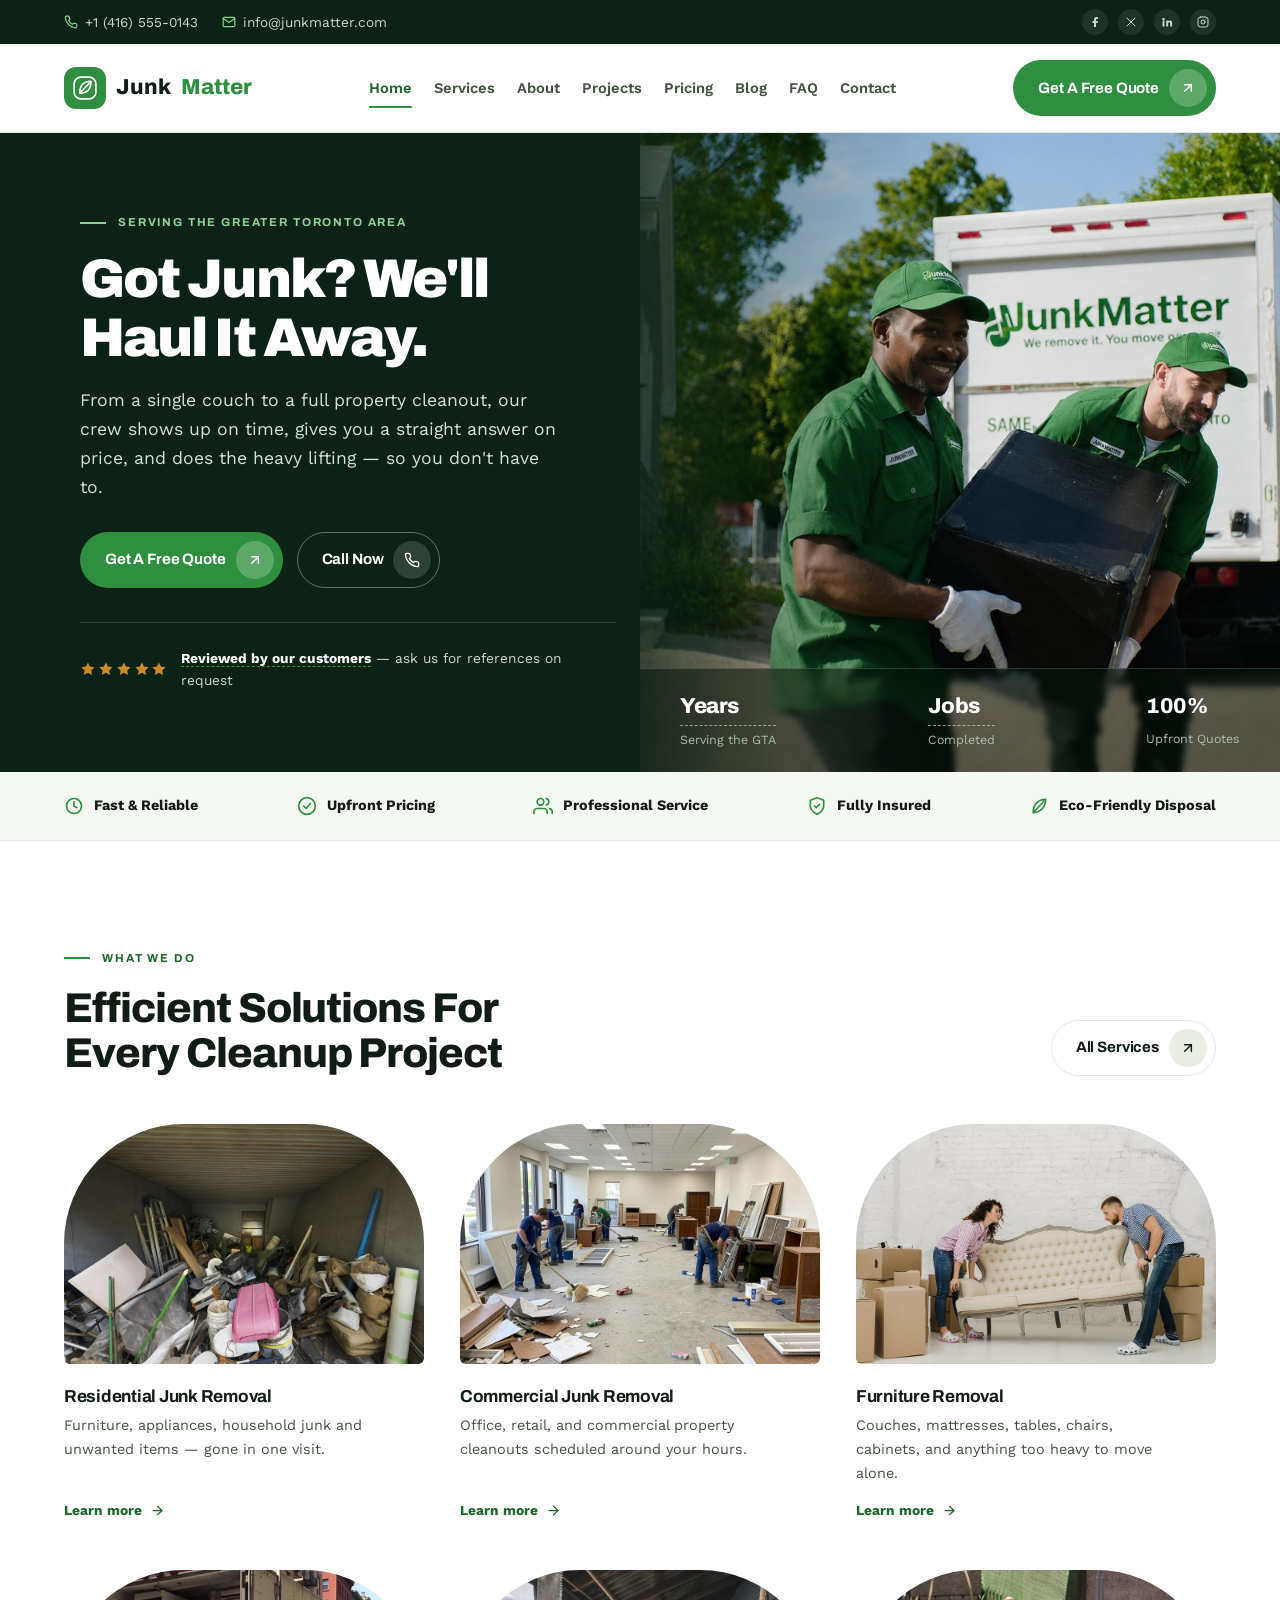
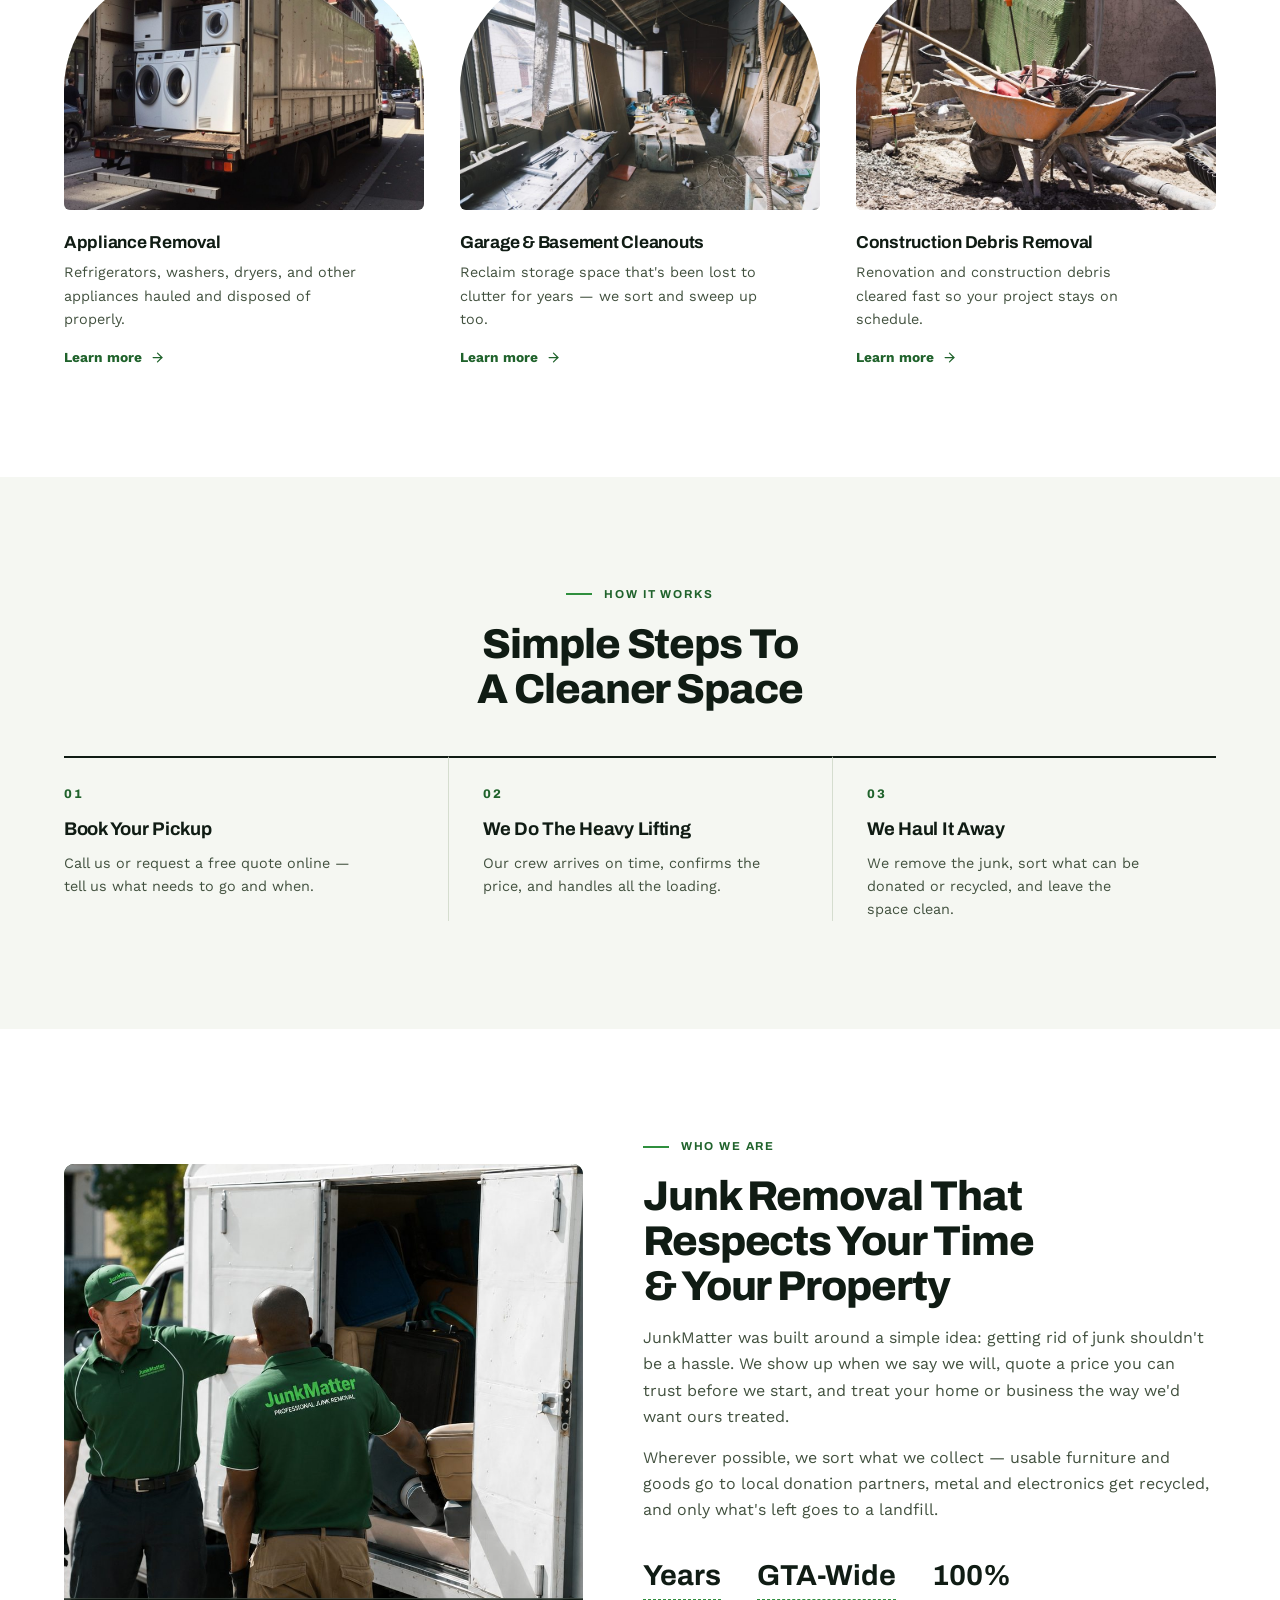
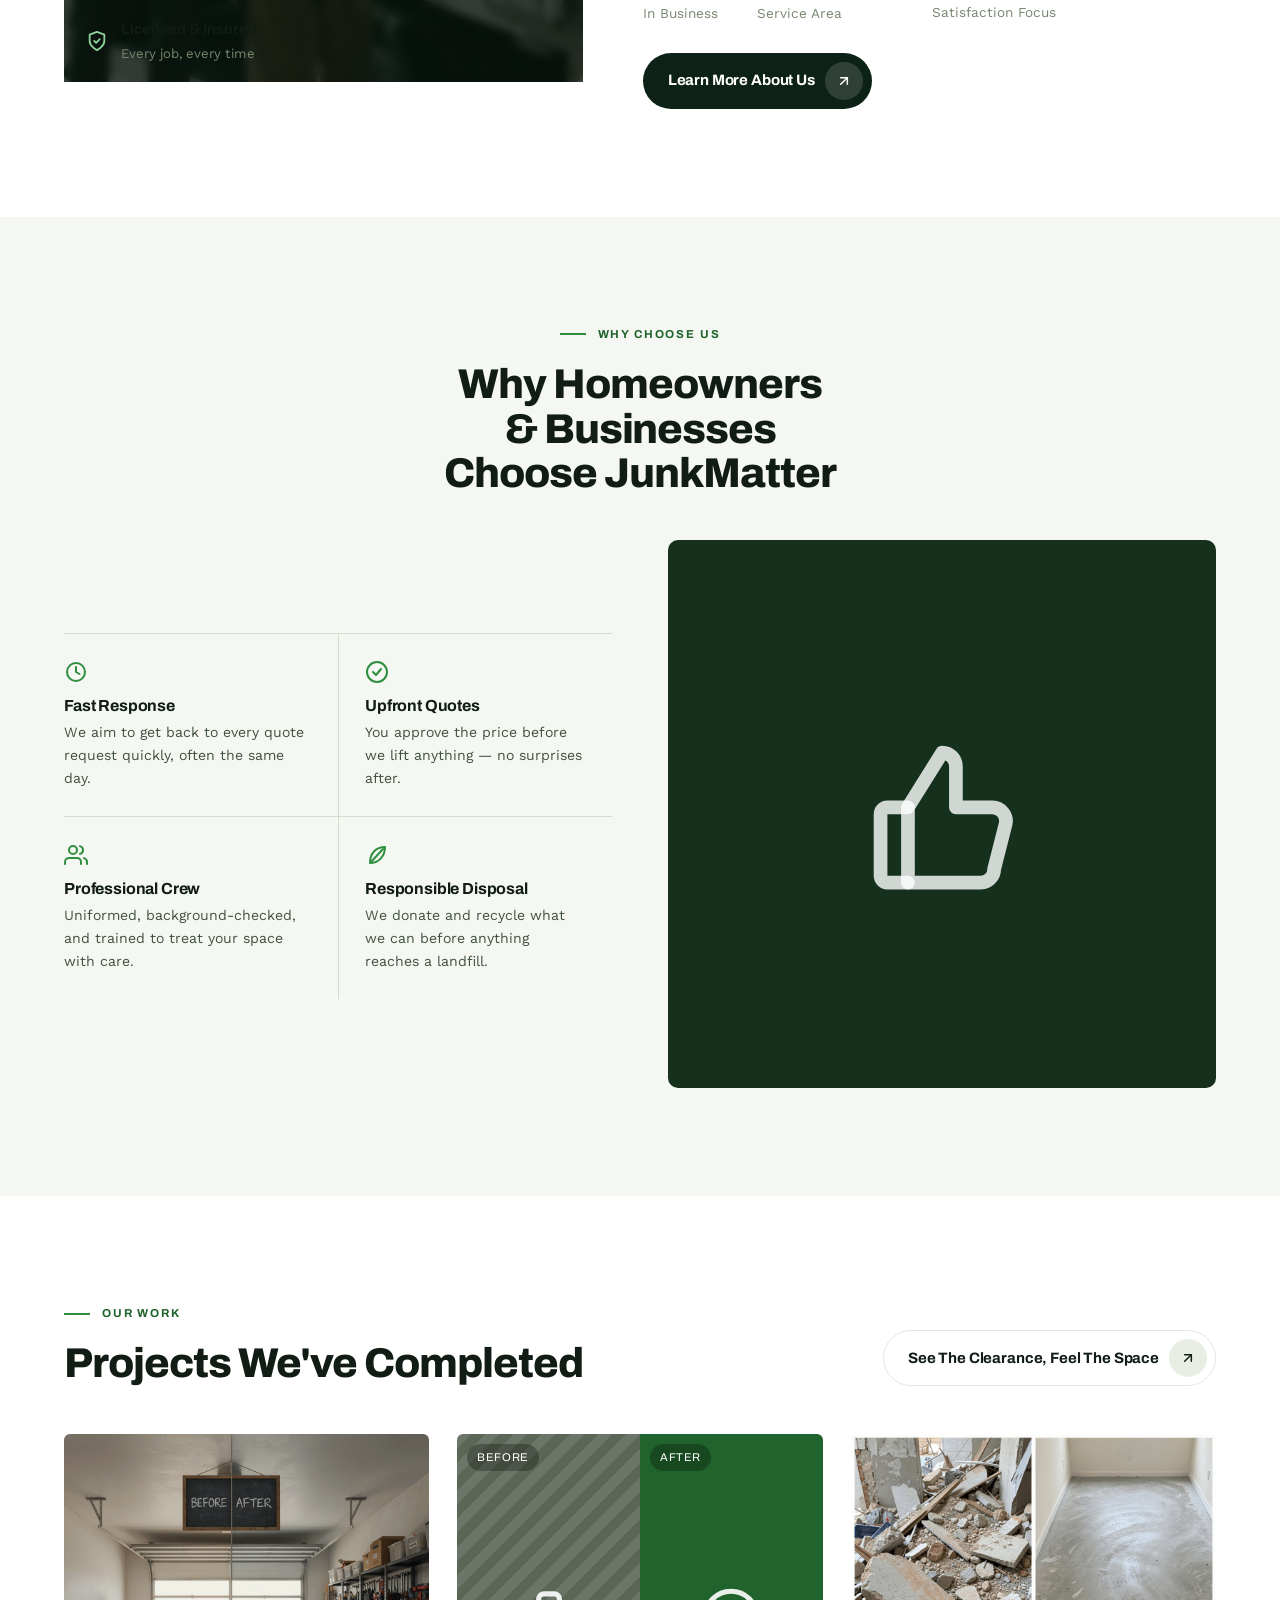
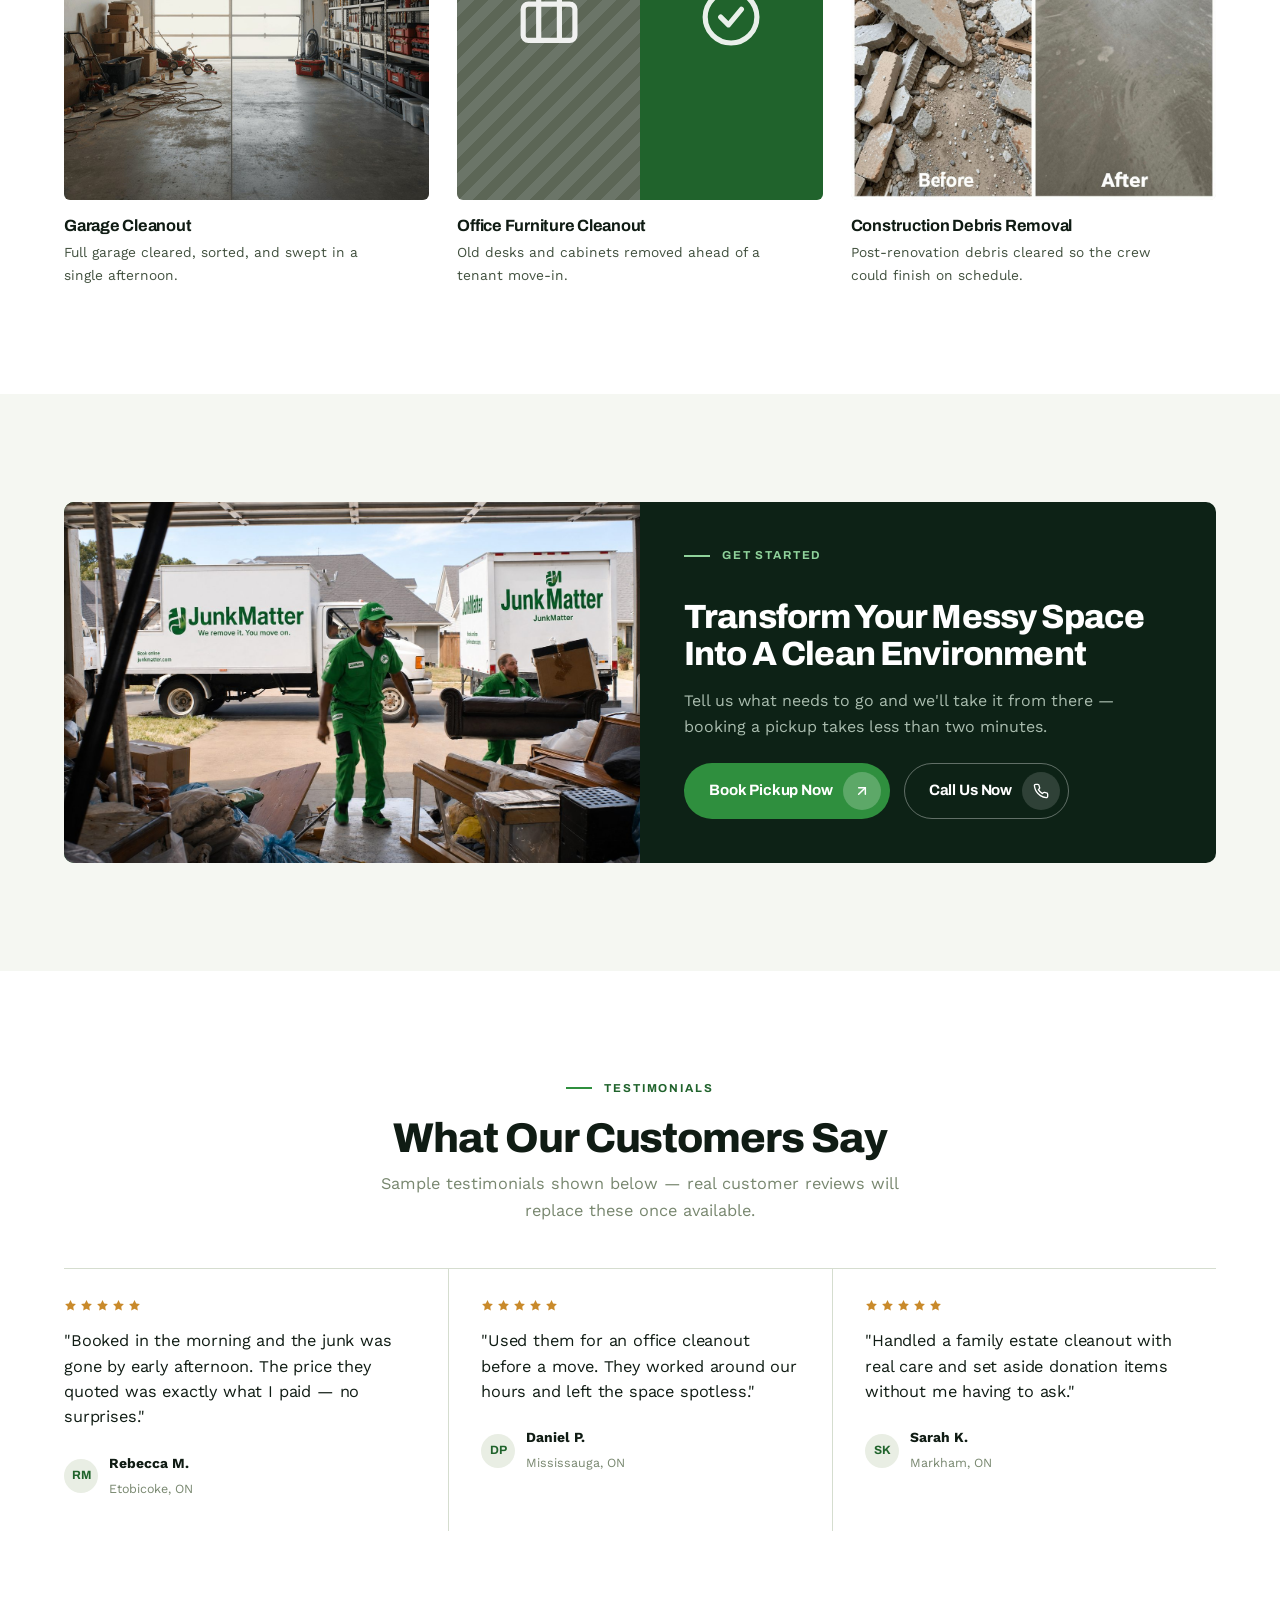
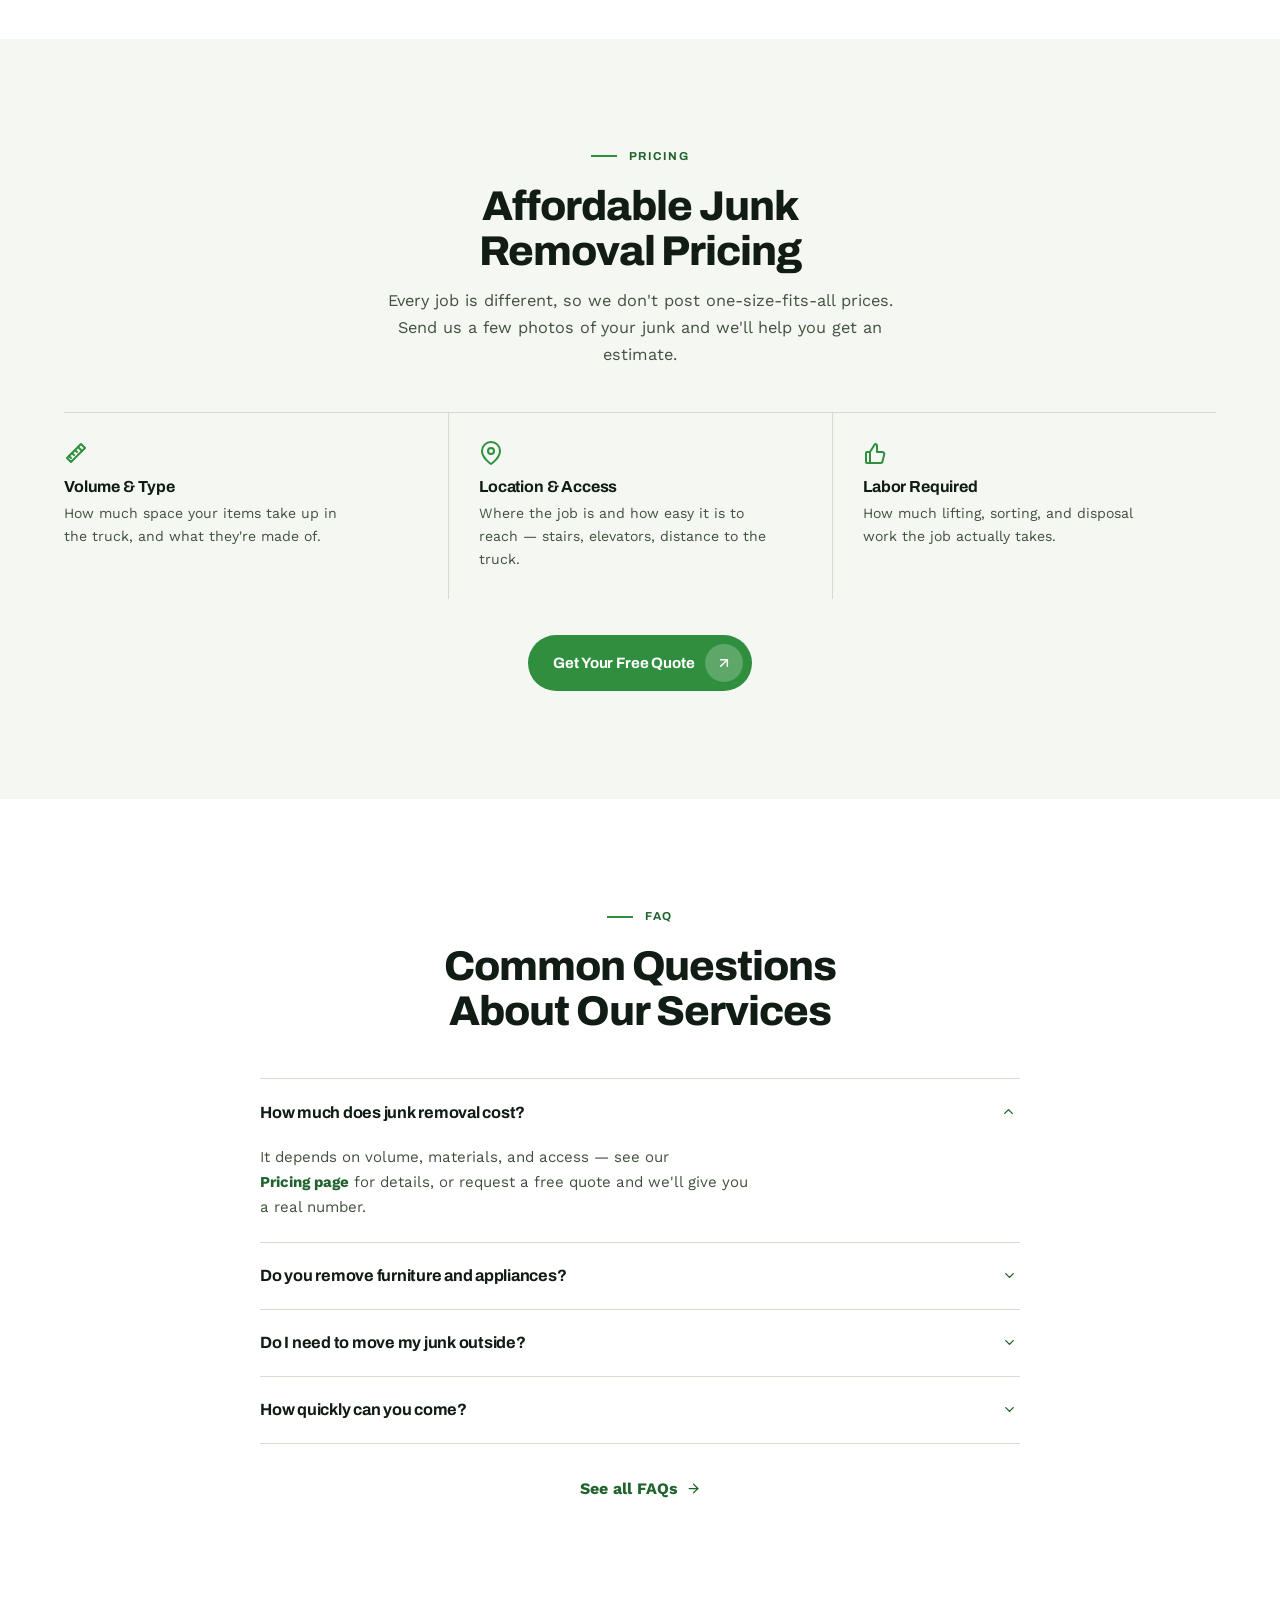
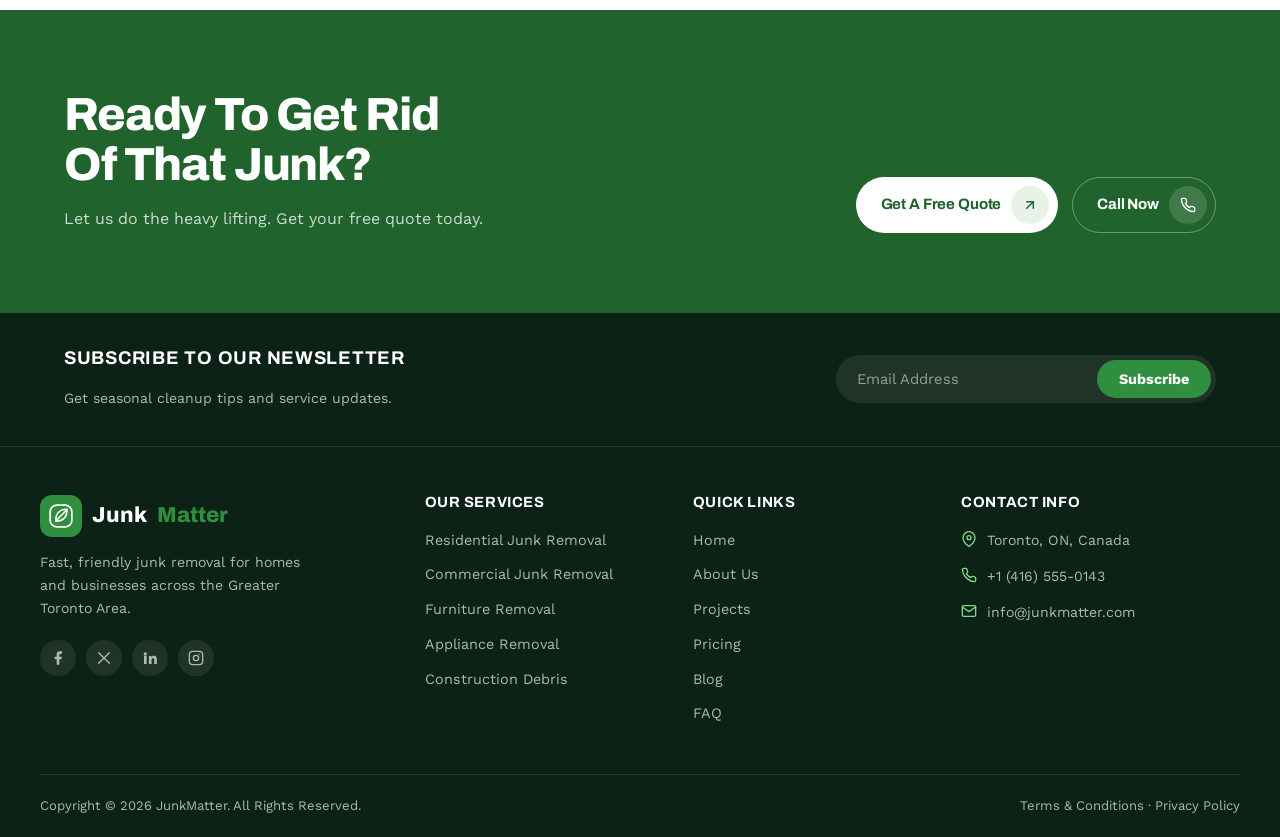
==== commit d8d398cf: "Add commercial junk removal photo to services grid Place the uploaded commercial junk removal image " ====
--- a/index.html
+++ b/index.html
@@ -170,7 +170,7 @@
         <a href="service-residential.html" class="text-link">Learn more <svg><use href="#icon-arrow-right"/></svg></a>
       </div>
       <div class="service-card reveal">
-        <div class="arch-frame"><img class="photo" src="images/services/commercial.jpg" alt="Crew clearing desks and office furniture from a commercial unit" width="600" height="400" loading="lazy" decoding="async"><svg><use href="#icon-briefcase"/></svg></div>
+        <div class="arch-frame"><img class="photo" src="images/services/commercial.jpg" alt="Crew sweeping debris and removing cabinetry from an empty commercial unit" width="600" height="400" loading="lazy" decoding="async"><svg><use href="#icon-briefcase"/></svg></div>
         <h3>Commercial Junk Removal</h3>
         <p>Office, retail, and commercial property cleanouts scheduled around your hours.</p>
         <a href="services.html#commercial" class="text-link">Learn more <svg><use href="#icon-arrow-right"/></svg></a>
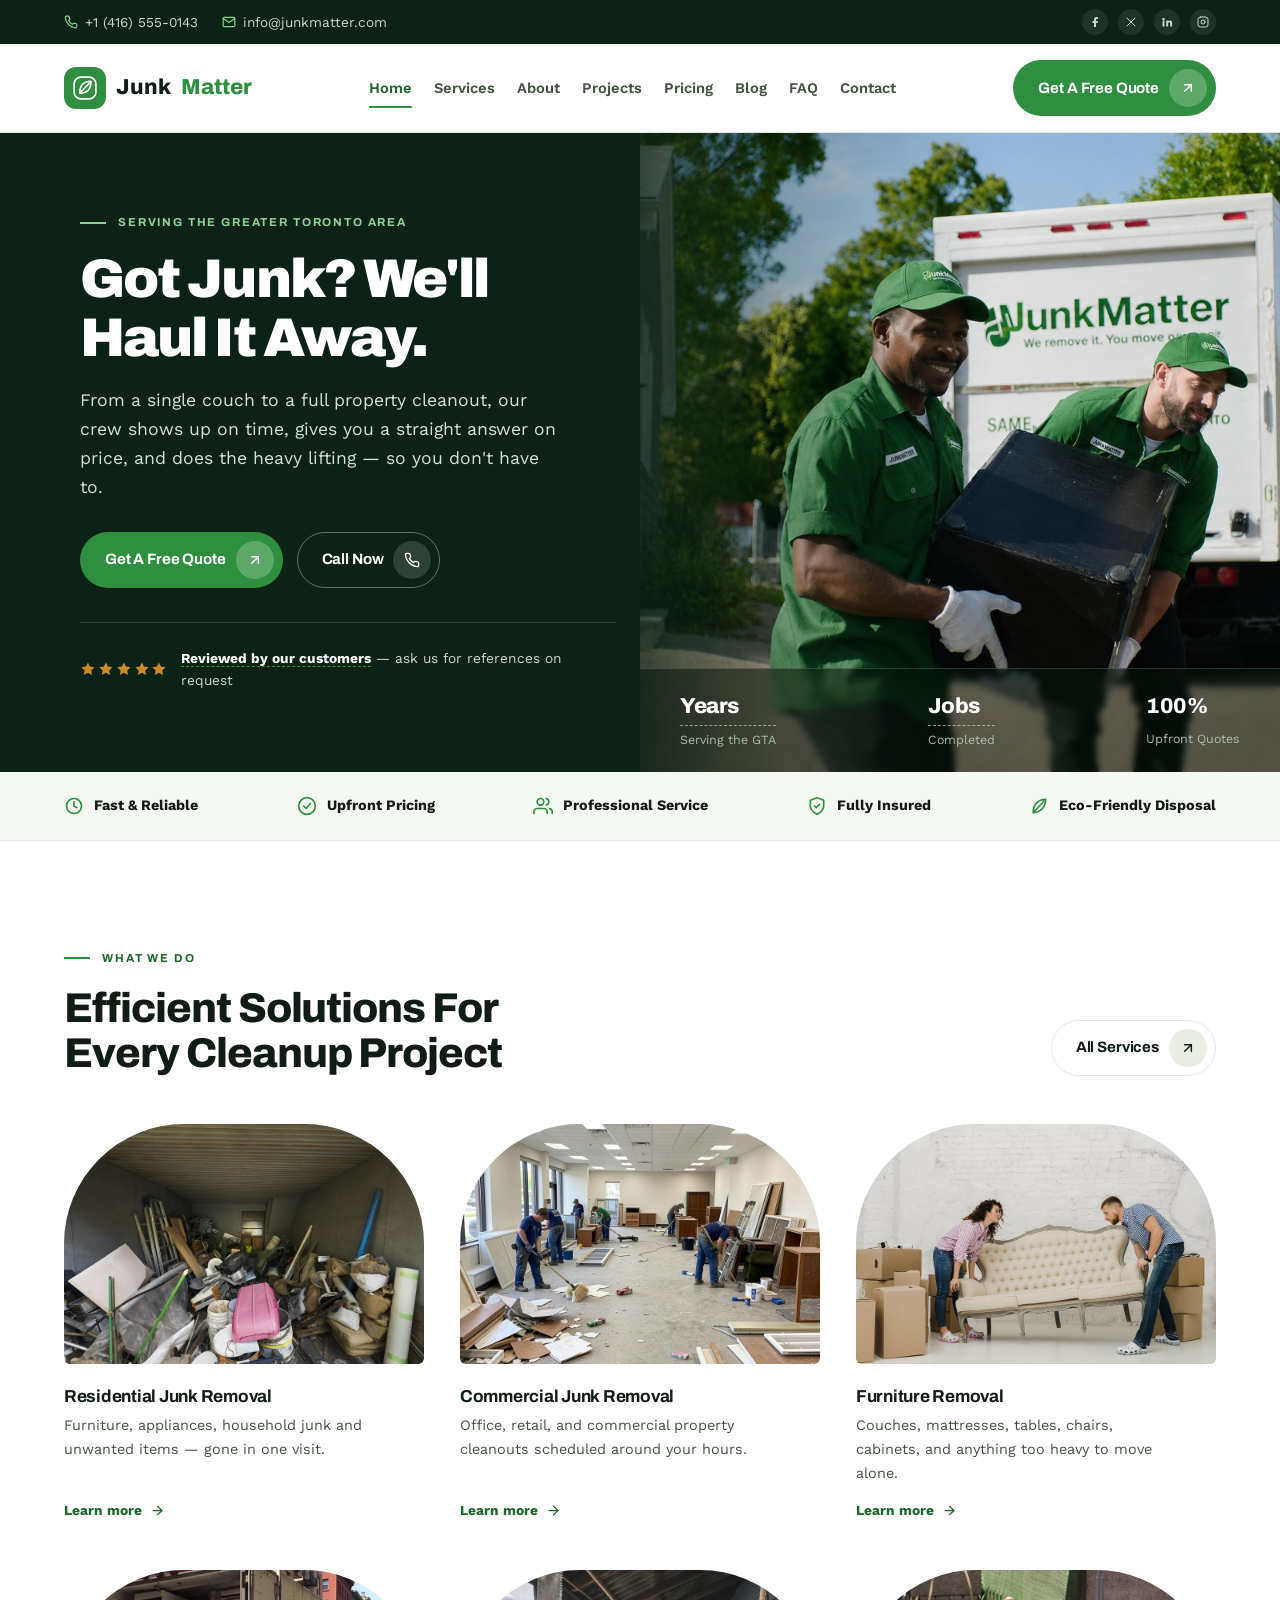
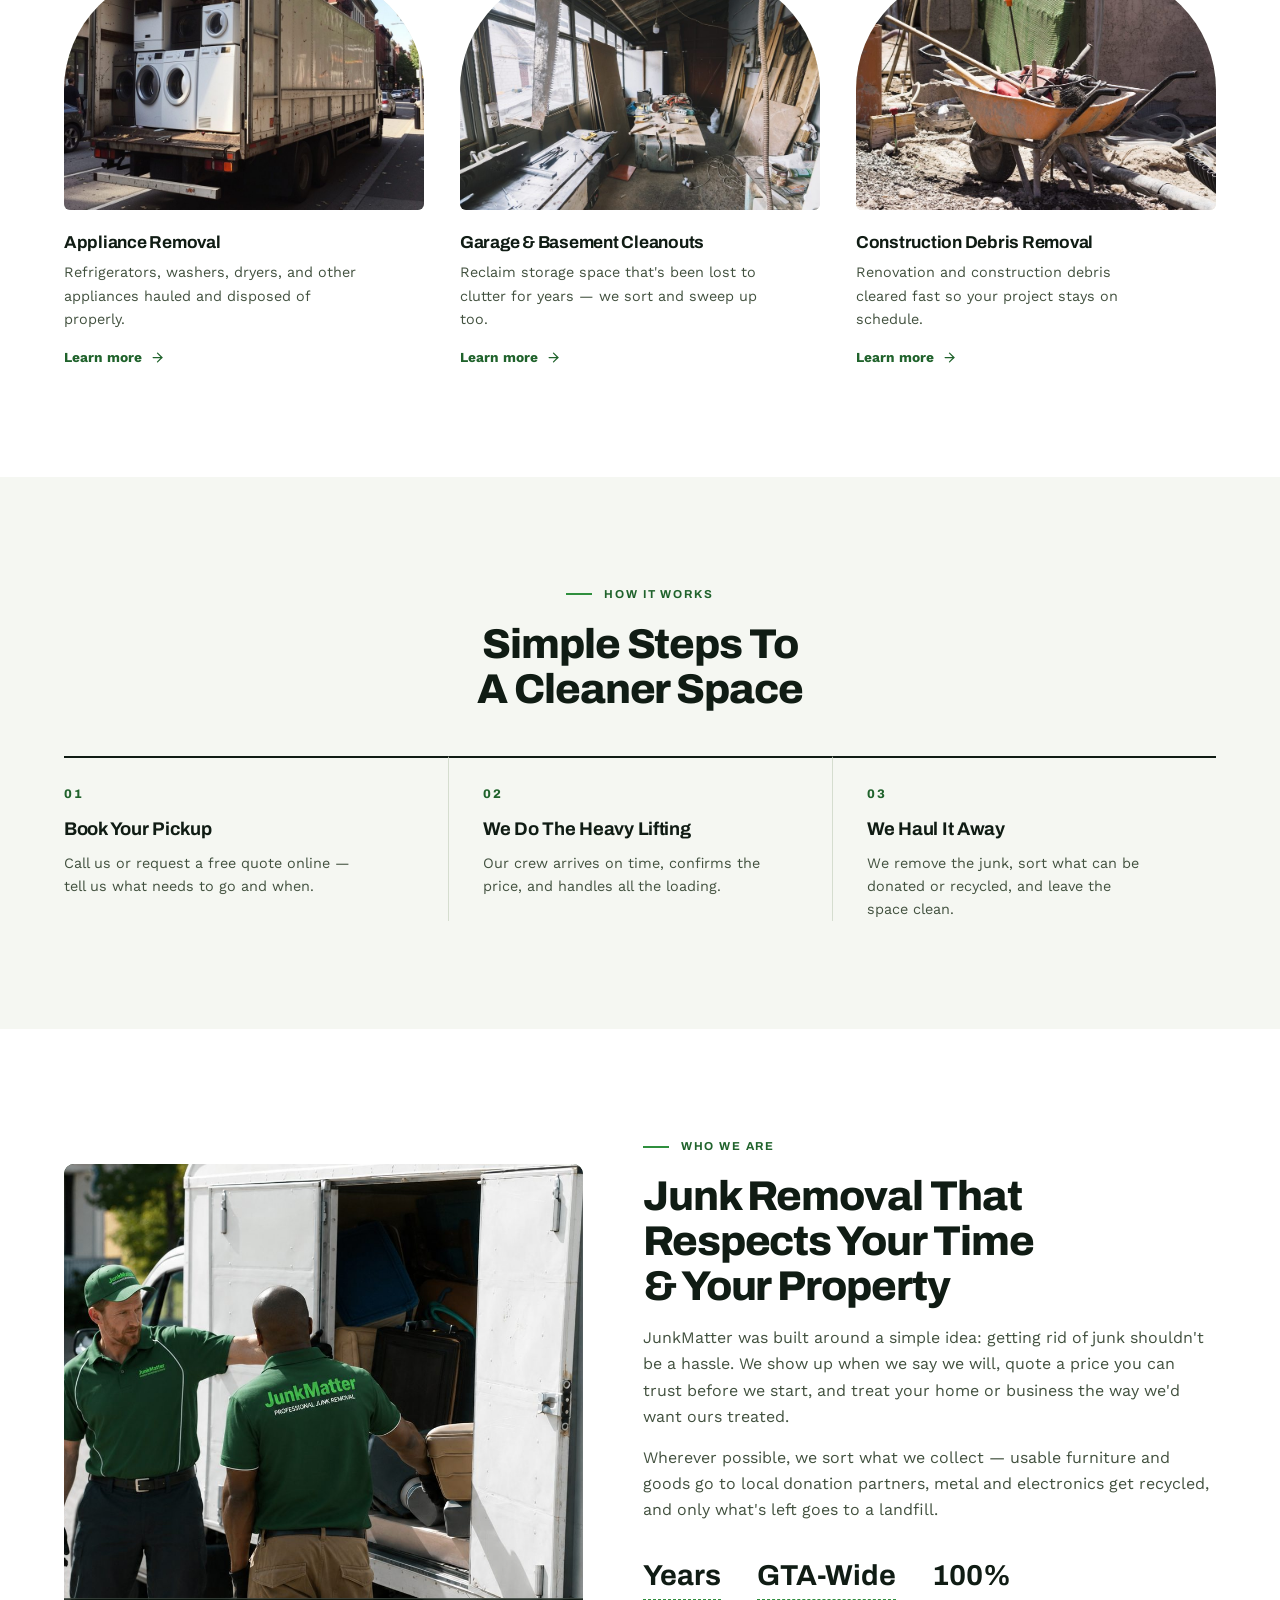
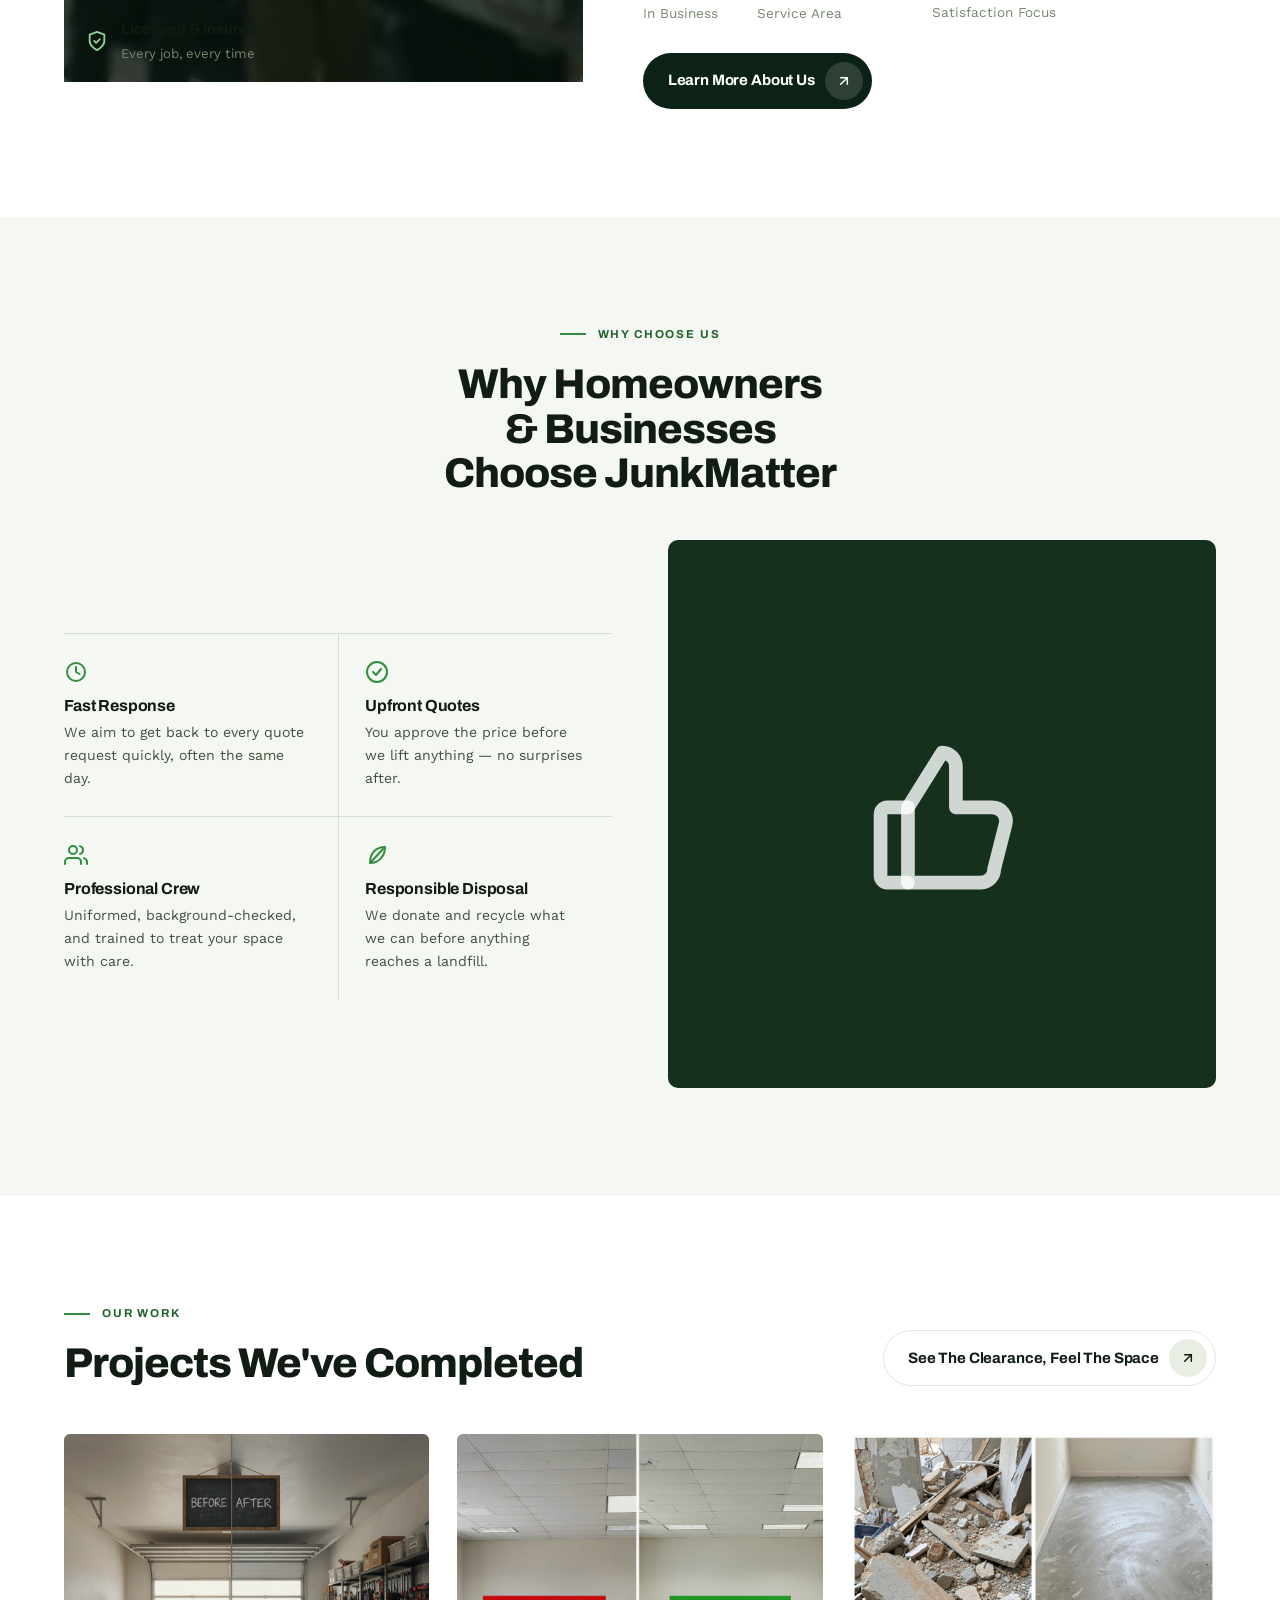
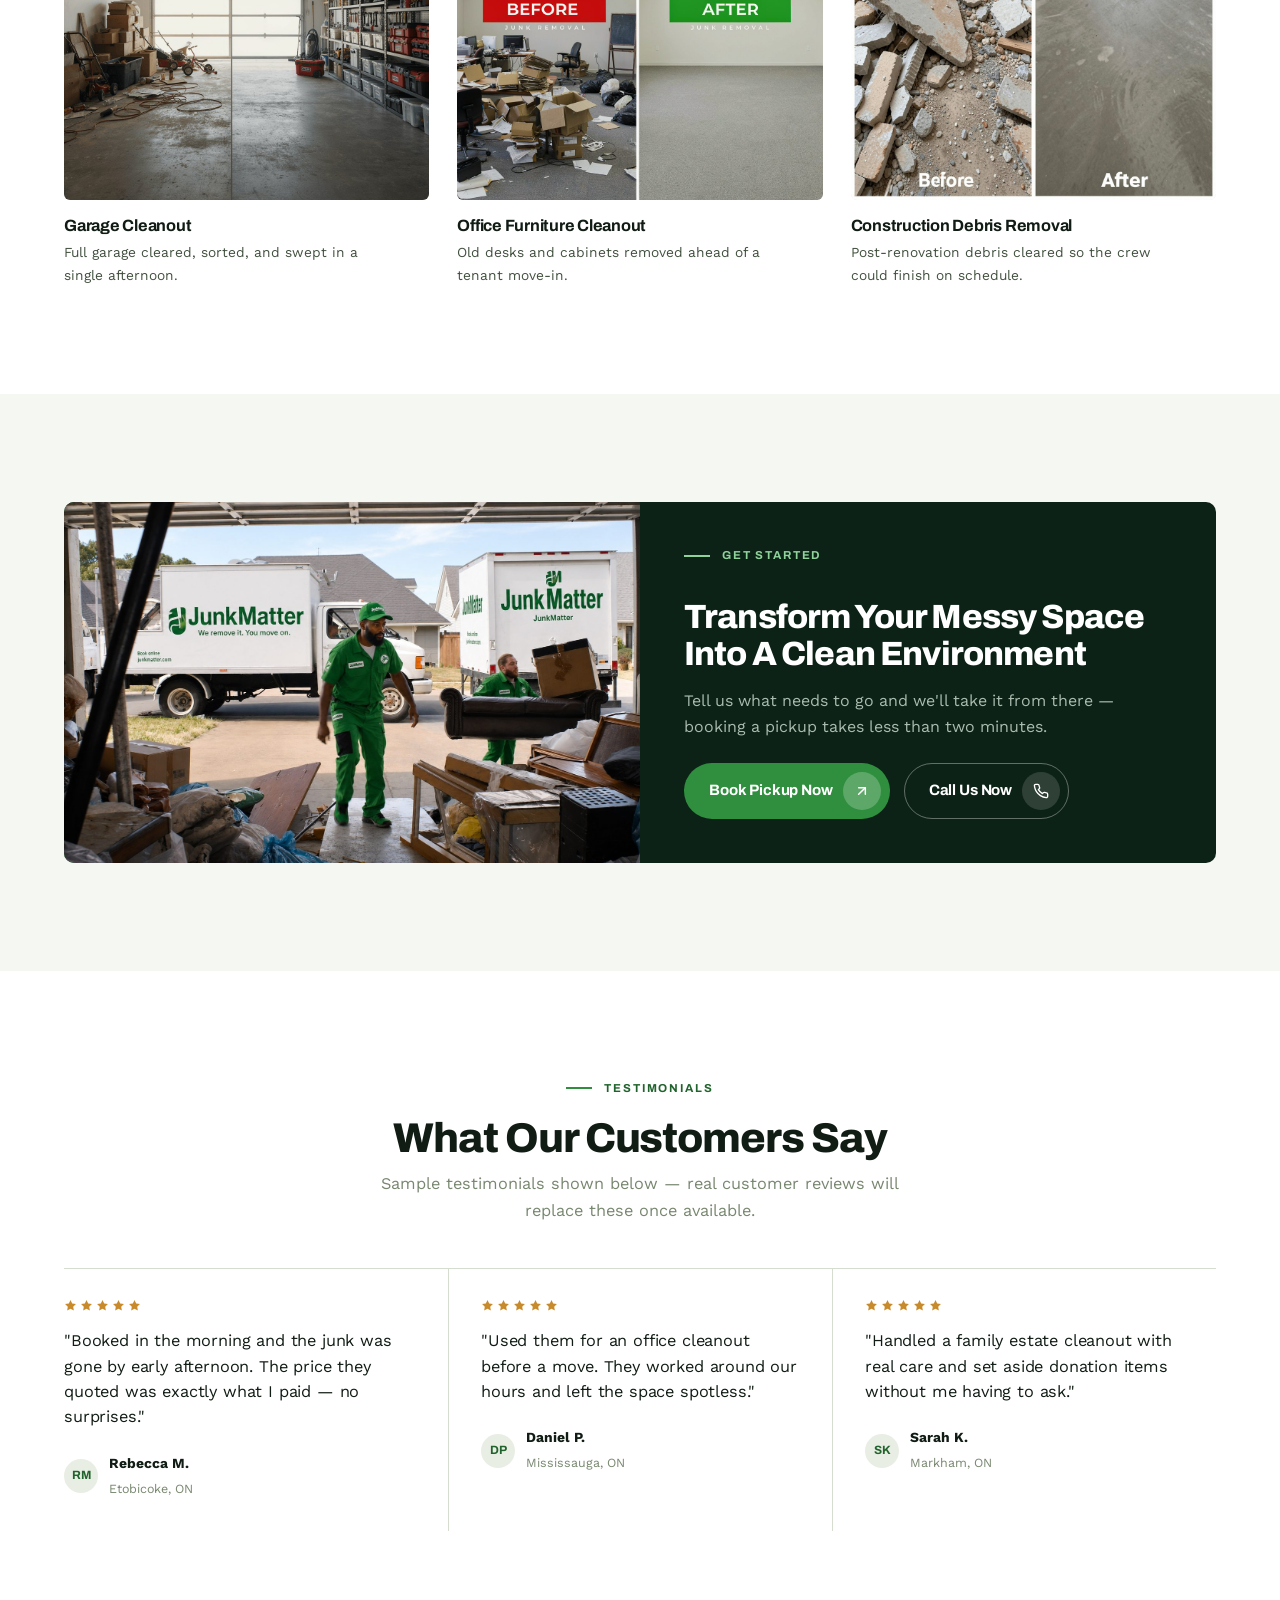
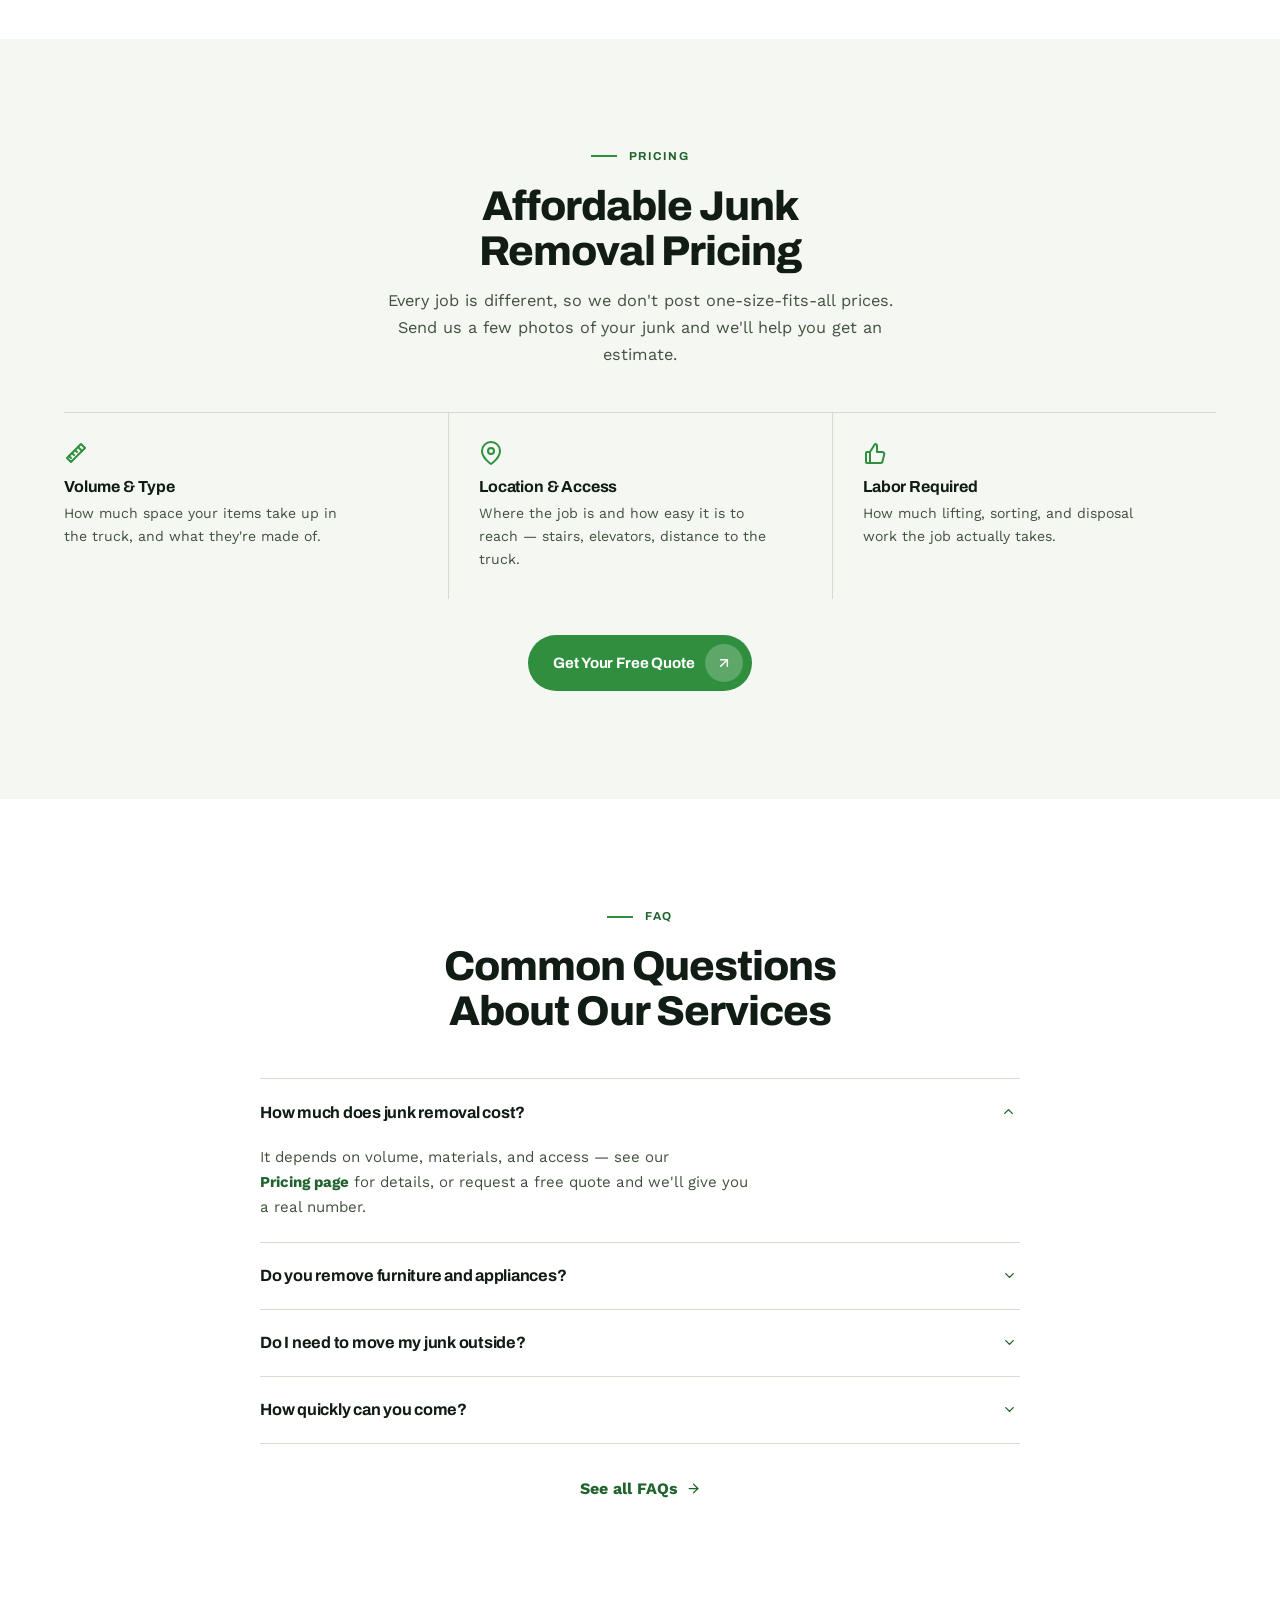
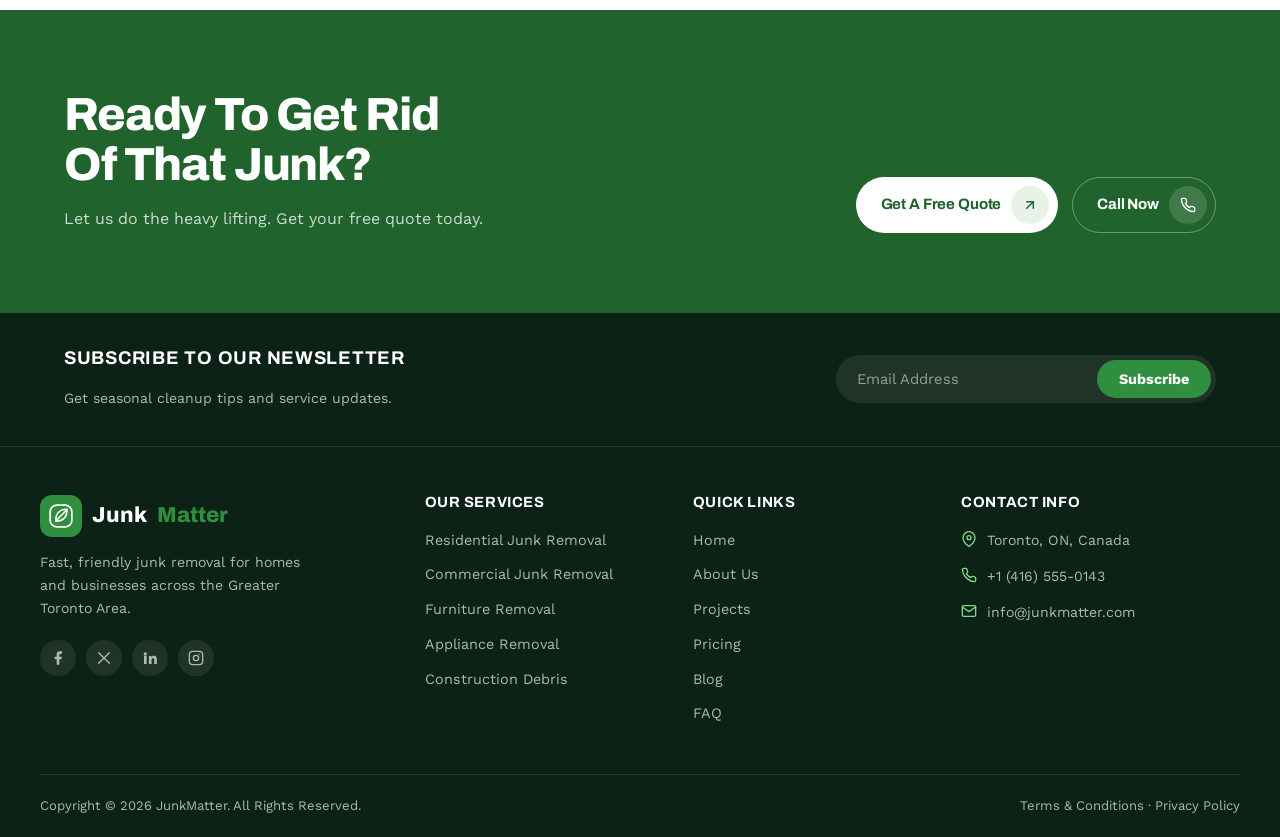
==== commit 26a8b9ca: "Show the office before/after photo on the homepage too The homepage carries its own copy of the thre" ====
--- a/index.html
+++ b/index.html
@@ -306,10 +306,7 @@
         <div class="body"><h3>Garage Cleanout</h3><p>Full garage cleared, sorted, and swept in a single afternoon.</p></div>
       </div>
       <div class="project-card reveal">
-        <div class="ba-split">
-          <div class="before"><img class="photo" src="images/projects/office-before.jpg" alt="Office filled with old desks and cabinets before removal" width="400" height="300" loading="lazy" decoding="async"><span class="tag">Before</span><svg style="color:#fff" viewBox="0 0 24 24" fill="none" stroke="currentColor" stroke-width="1.8"><use href="#icon-briefcase"/></svg></div>
-          <div class="after"><img class="photo" src="images/projects/office-after.jpg" alt="The same office cleared and ready for a new tenant" width="400" height="300" loading="lazy" decoding="async"><span class="tag">After</span><svg style="color:#fff" viewBox="0 0 24 24" fill="none" stroke="currentColor" stroke-width="1.8"><use href="#icon-check-circle"/></svg></div>
-        </div>
+        <div class="ba-photo"><img class="photo" src="images/projects/office-before-after.jpg" alt="An office buried in boxes, paperwork, and old desks before removal, shown beside the same room afterwards with bare carpet and clear walls" width="1024" height="1024" loading="lazy" decoding="async"><svg><use href="#icon-briefcase"/></svg></div>
         <div class="body"><h3>Office Furniture Cleanout</h3><p>Old desks and cabinets removed ahead of a tenant move-in.</p></div>
       </div>
       <div class="project-card reveal">
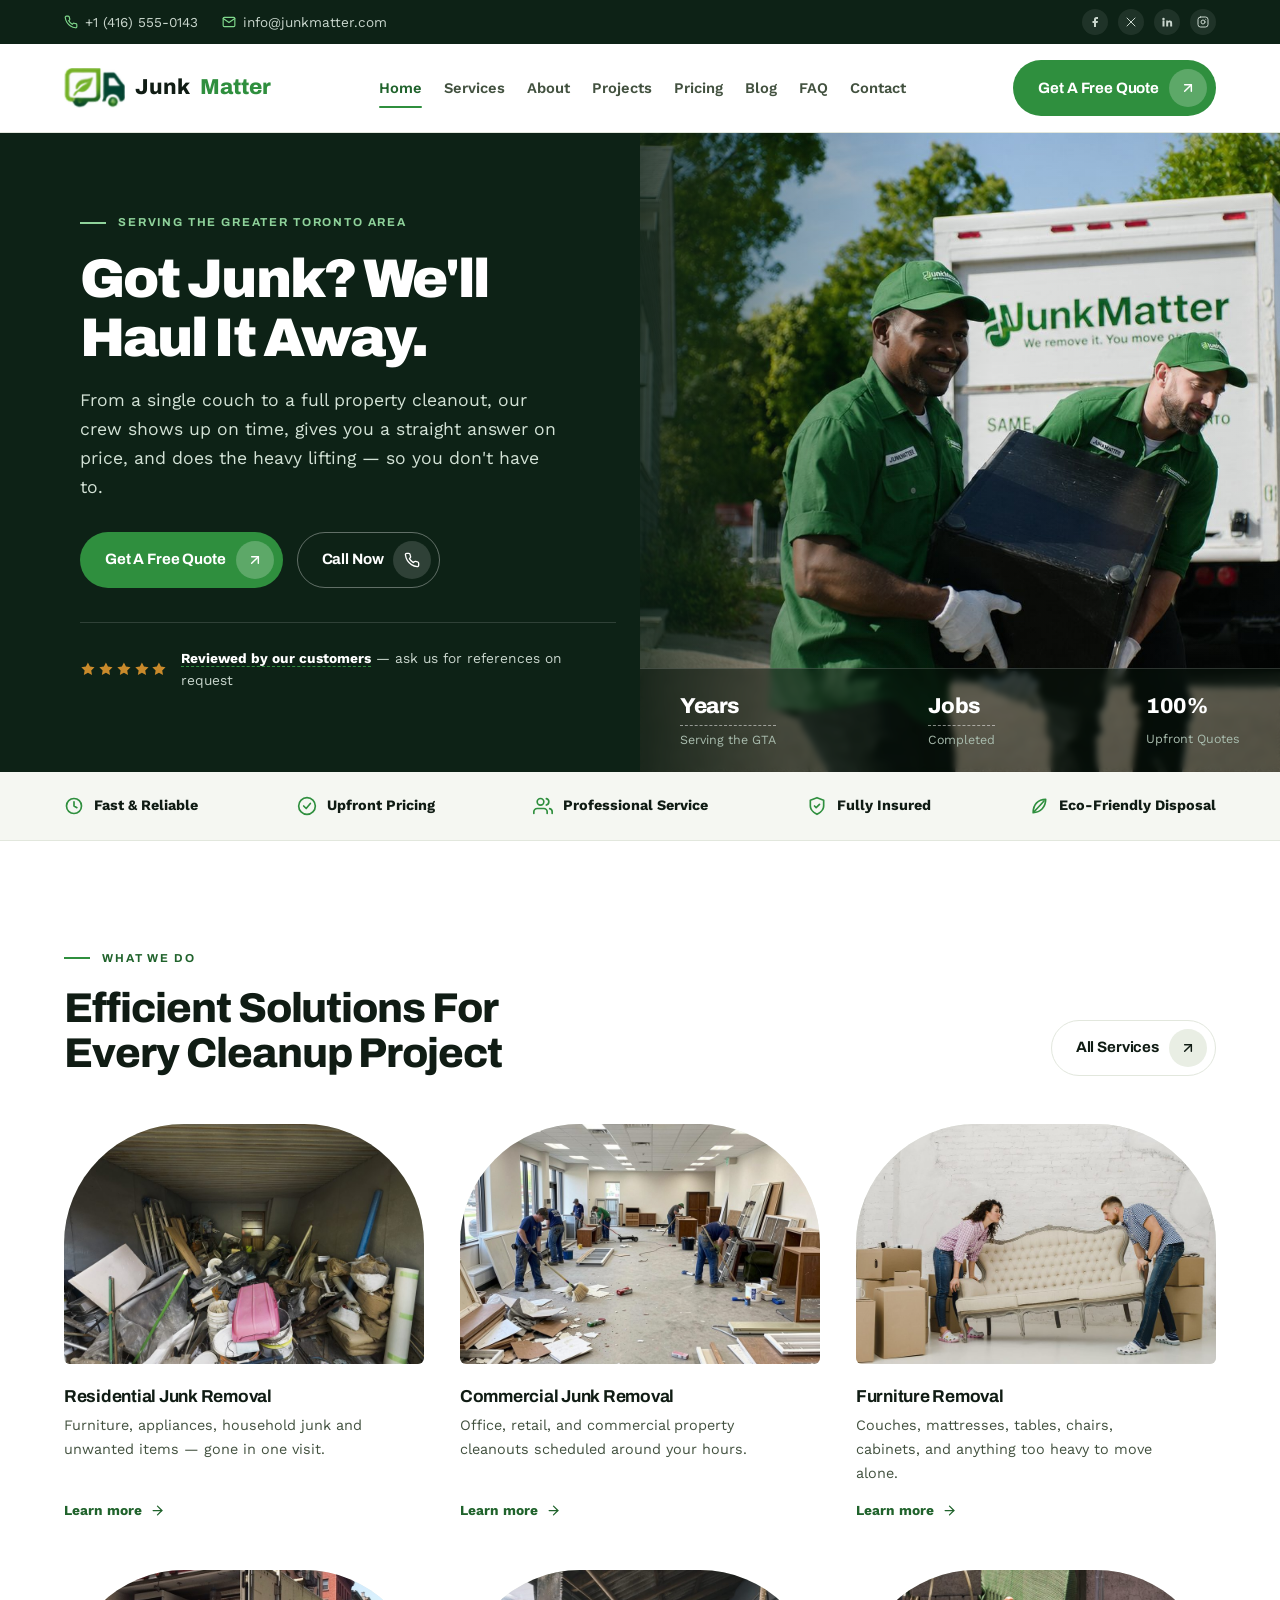
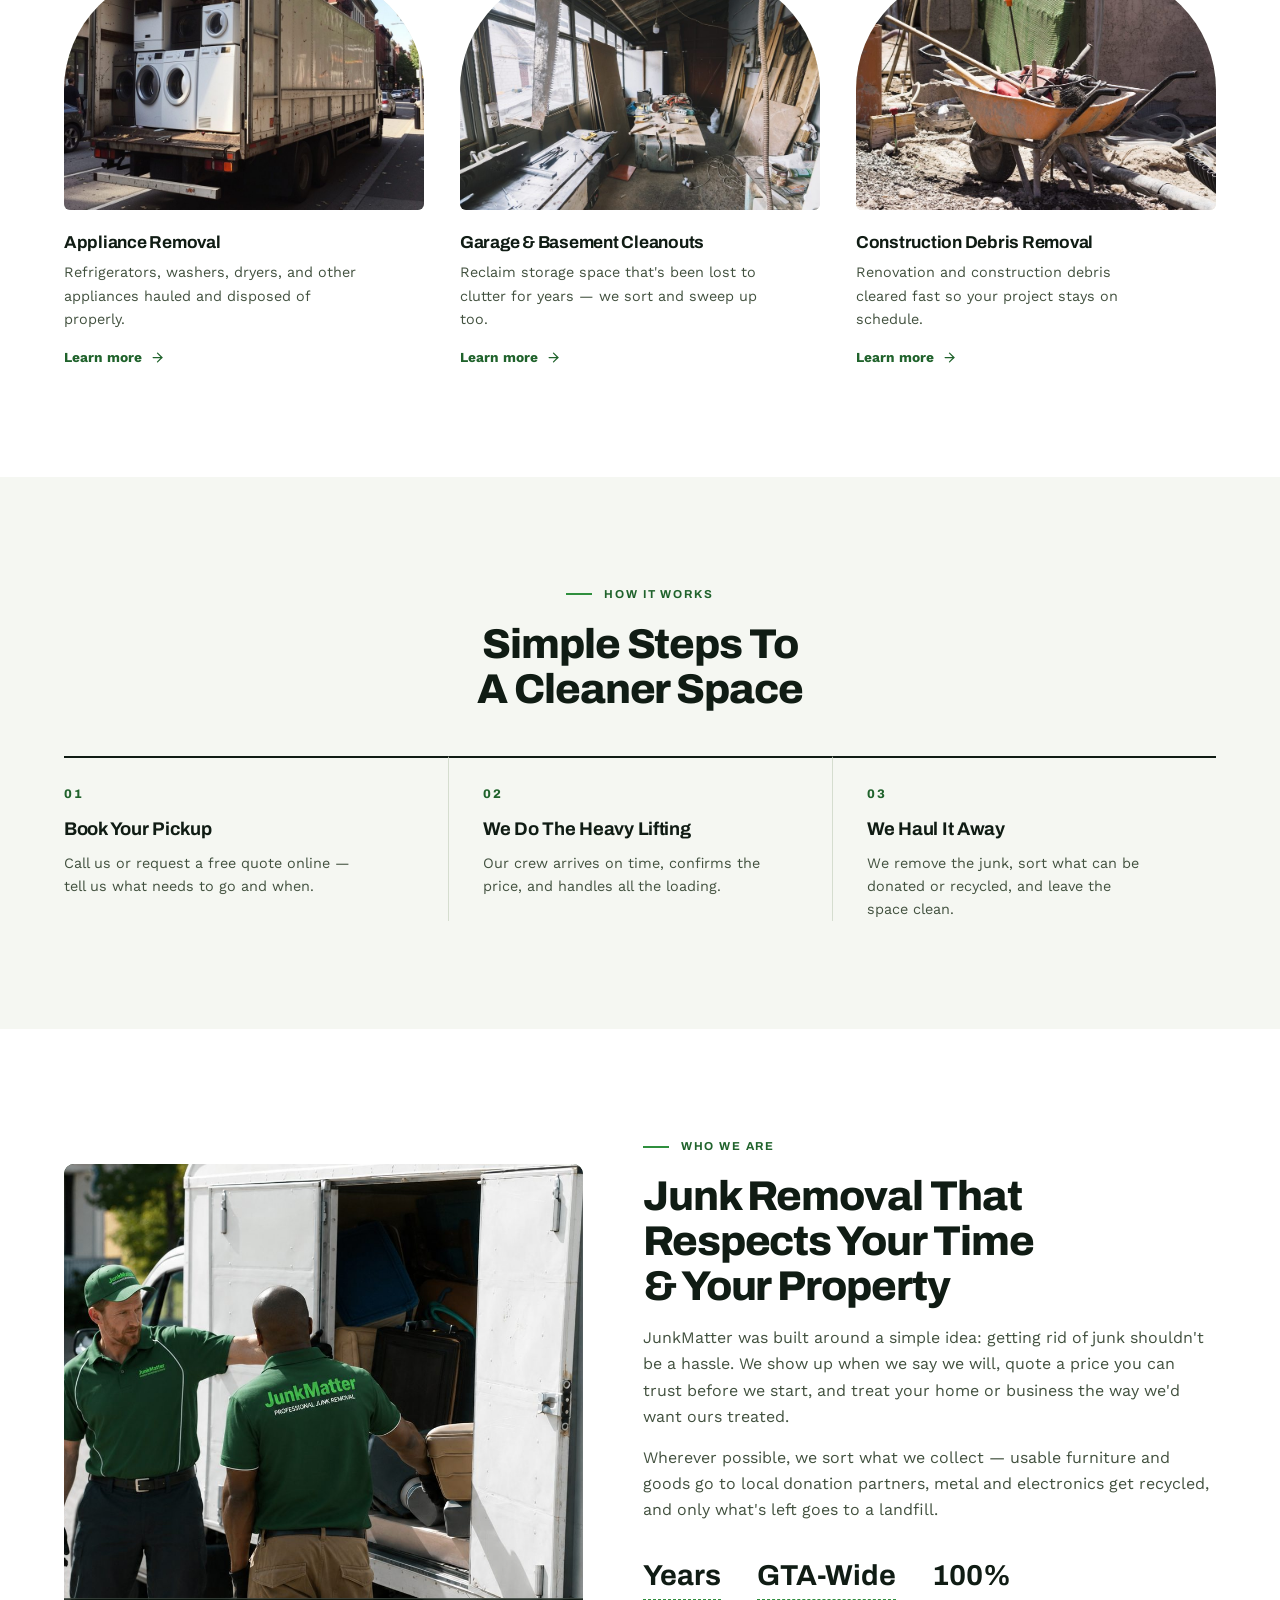
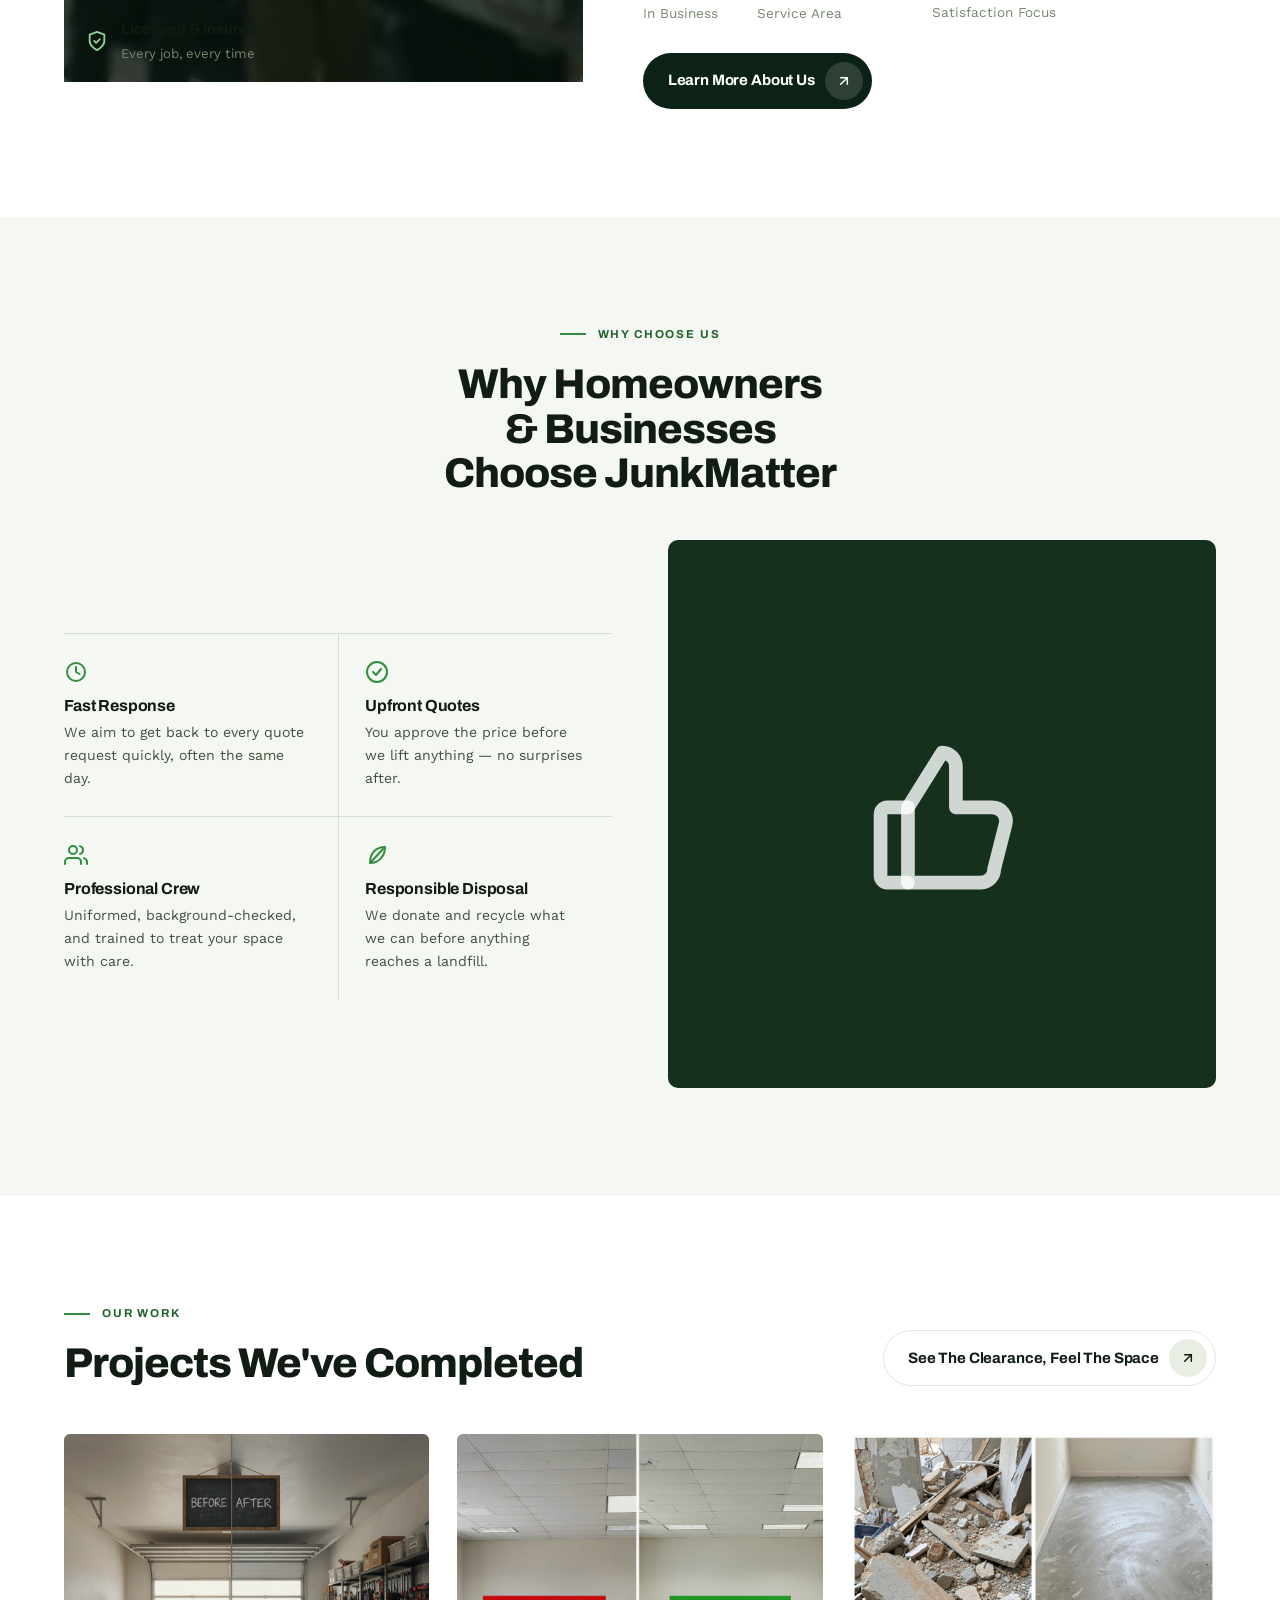
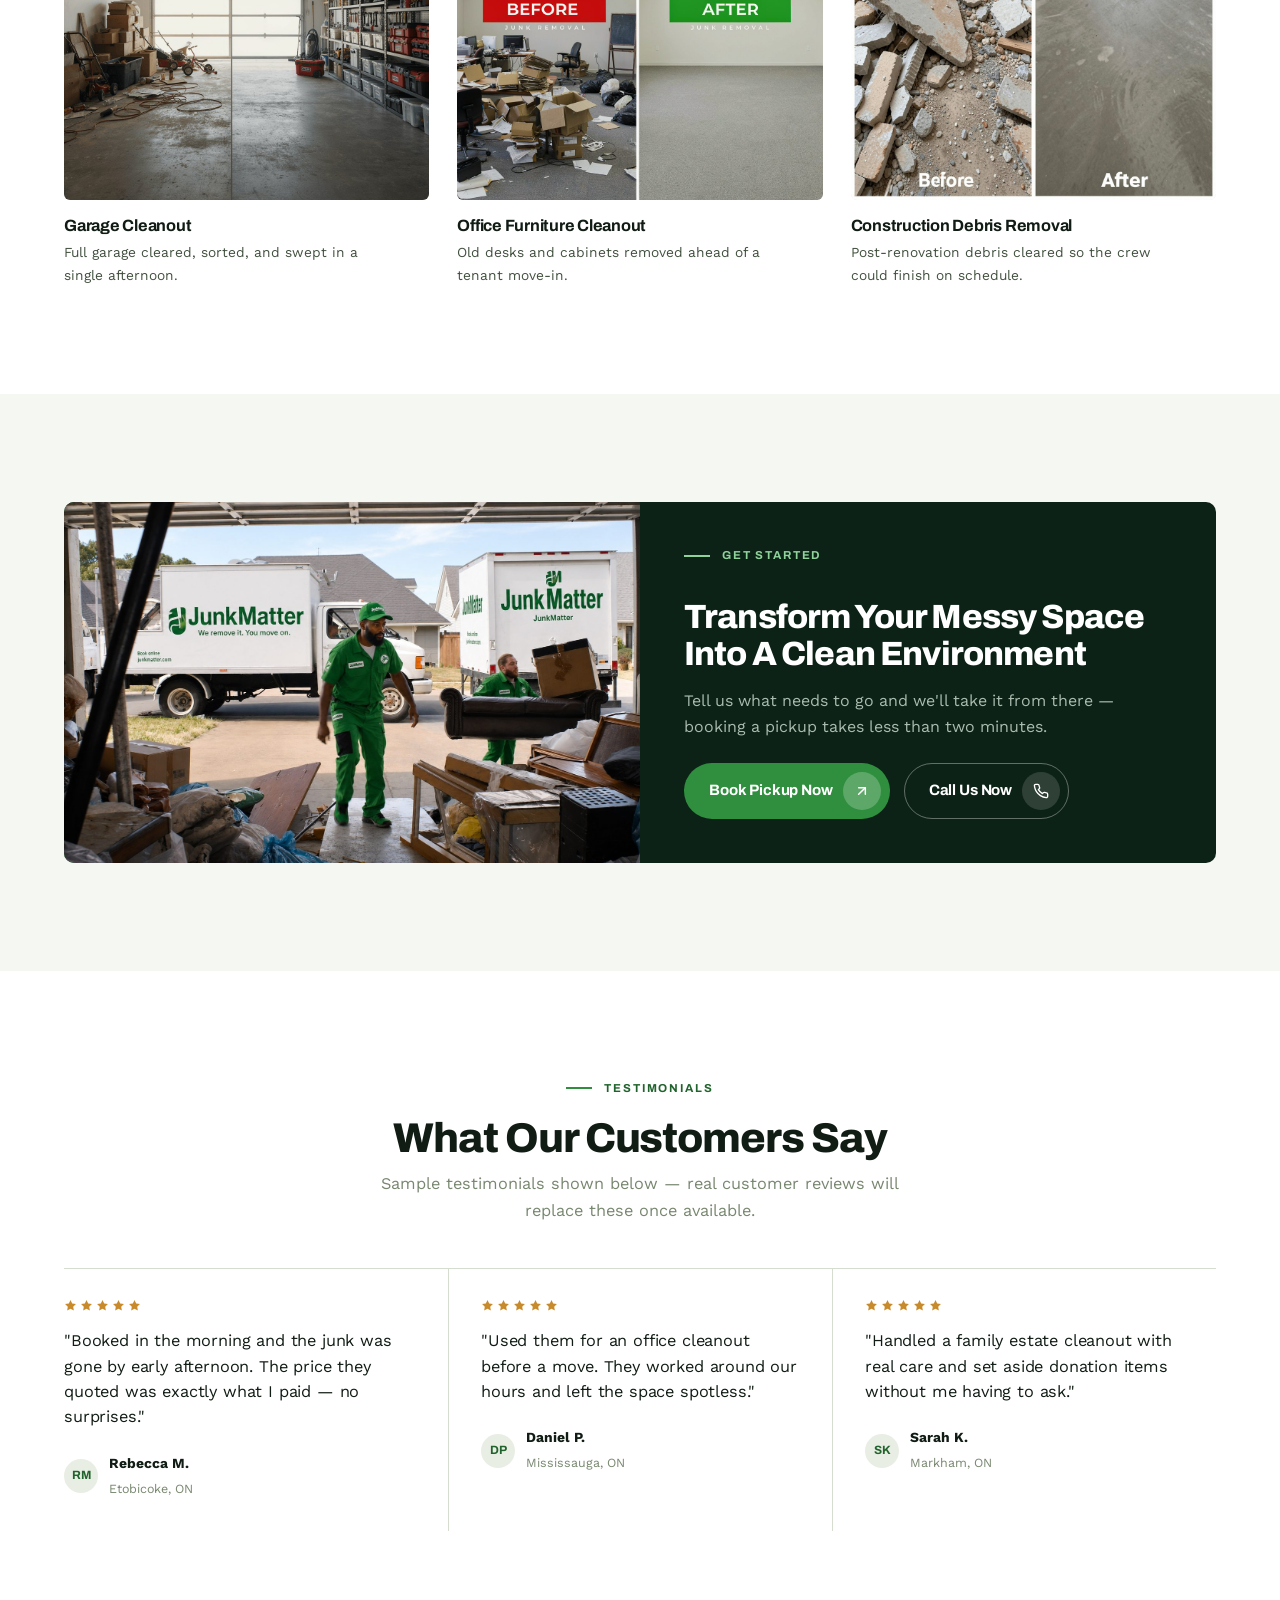
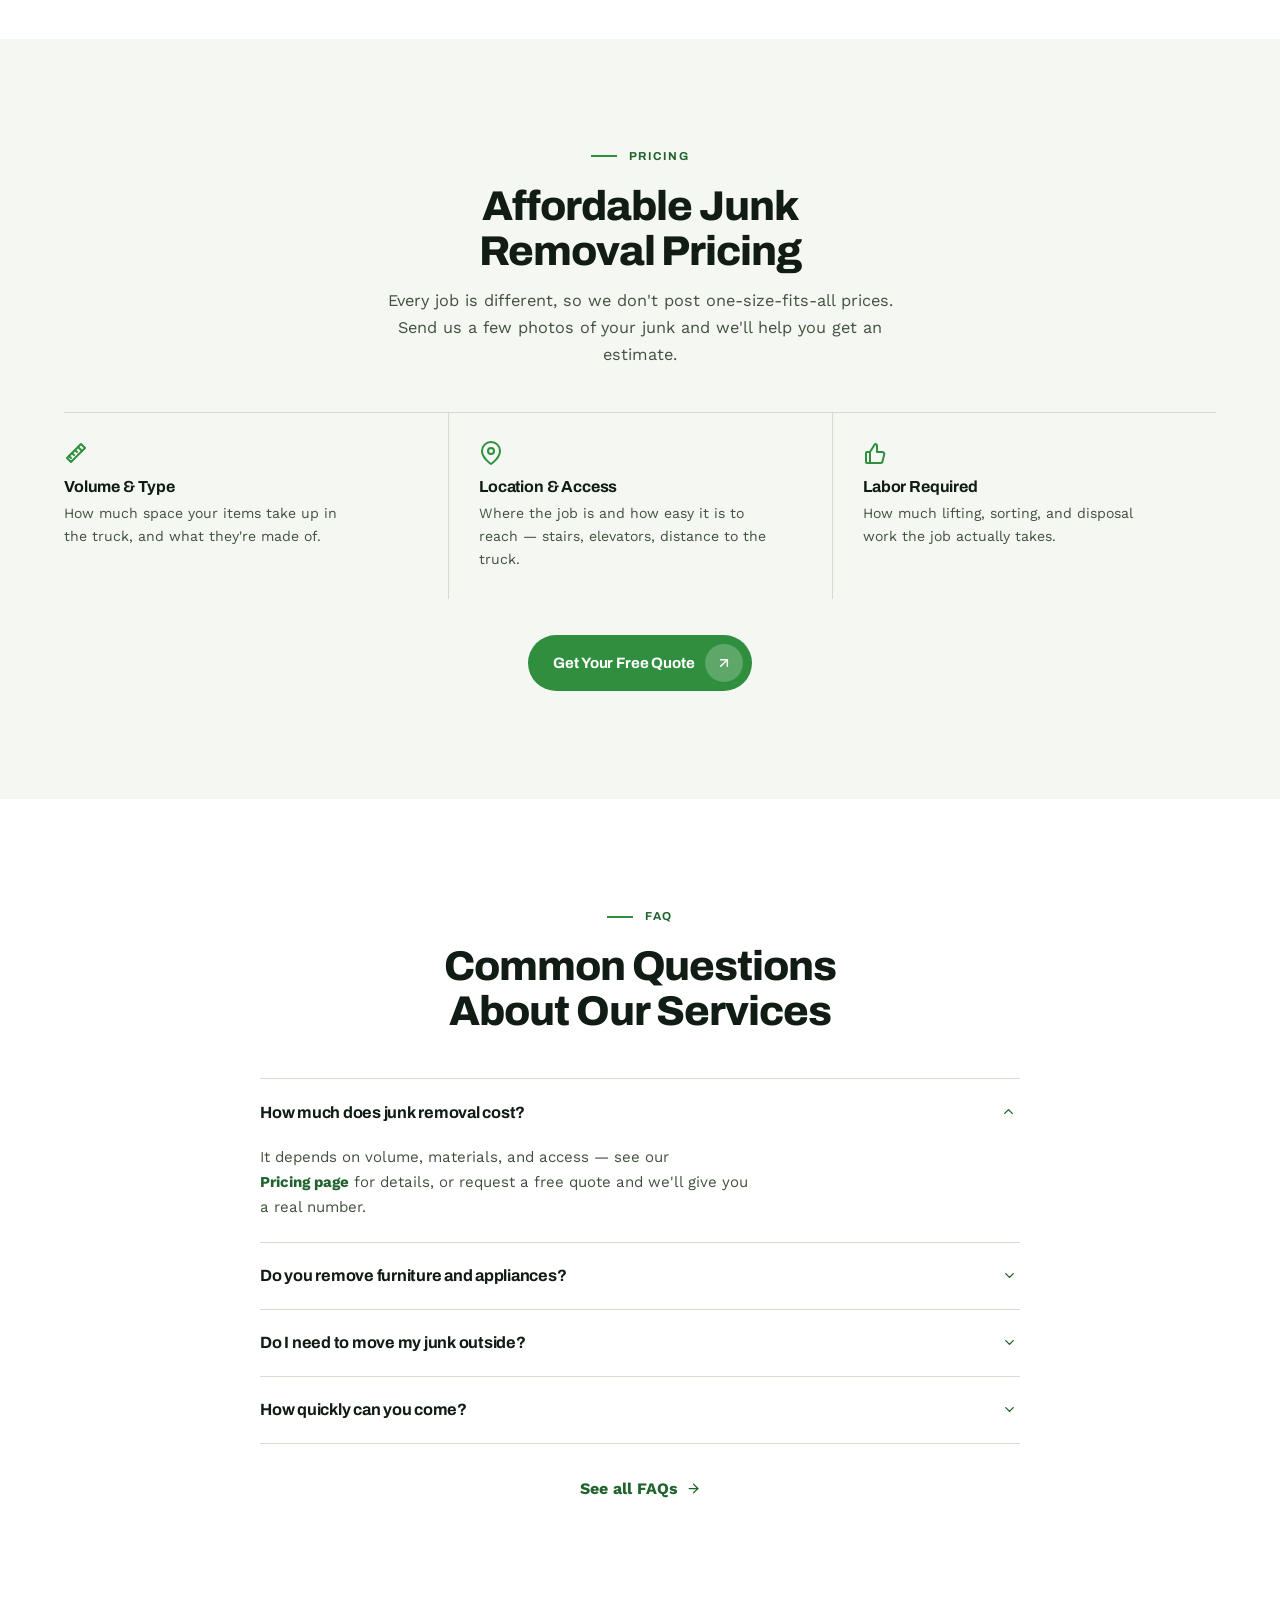
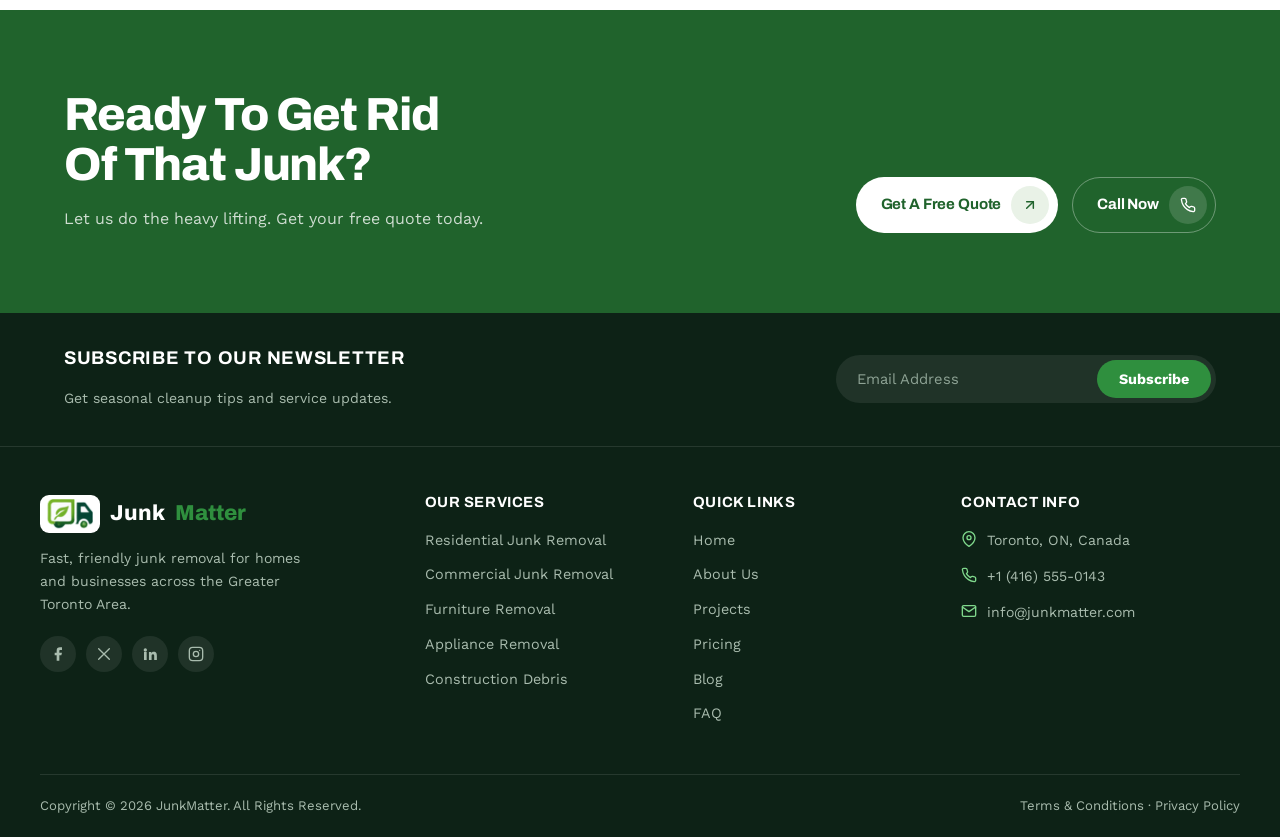
==== commit 77ed6408: "Use the supplied logo for the brand mark, favicons, and share image The logo arrived as a 195x170 PN" ====
--- a/index.html
+++ b/index.html
@@ -81,7 +81,7 @@
 <header class="site-header">
   <nav class="nav wrap">
     <a href="index.html" class="brand">
-      <span class="mark"><svg><use href="#icon-mark"/></svg></span>
+      <span class="mark"><img src="images/logo-mark.png" alt="" width="366" height="240"></span>
       Junk<span class="accent">Matter</span>
     </a>
     <div class="nav-links">
@@ -456,7 +456,7 @@
   </div>
   <div class="wrap footer-grid">
     <div class="footer-brand">
-      <a href="index.html" class="brand"><span class="mark"><svg><use href="#icon-mark"/></svg></span>Junk<span class="accent">Matter</span></a>
+      <a href="index.html" class="brand"><span class="mark"><img src="images/logo-mark.png" alt="" width="366" height="240"></span>Junk<span class="accent">Matter</span></a>
       <p>Fast, friendly junk removal for homes and businesses across the Greater Toronto Area.</p>
       <div class="footer-social">
         <a href="#" aria-label="Facebook"><svg><use href="#icon-facebook"/></svg></a>
--- a/css/style.css
+++ b/css/style.css
@@ -152,8 +152,11 @@
 .site-header{position:sticky;top:0;z-index:100;background:#fff;border-bottom:1px solid var(--border)}
 .nav{display:flex;align-items:center;justify-content:space-between;padding:16px 24px;gap:20px}
 .brand{display:flex;align-items:center;gap:10px;font-family:var(--font-display);font-weight:800;font-size:1.35rem;color:var(--ink)}
-.brand .mark{width:42px;height:42px;border-radius:12px;background:var(--accent);color:#fff;display:flex;align-items:center;justify-content:center;flex-shrink:0}
-.brand .mark svg{width:24px;height:24px}
+/* The brand mark is the truck glyph lifted from the JunkMatter logo. It is
+   green on transparent, so it sits directly on the header rather than inside
+   a coloured tile. The footer uses a reversed (white) copy of the same glyph. */
+.brand .mark{height:40px;display:flex;align-items:center;flex-shrink:0}
+.brand .mark img{height:40px;width:auto;display:block}
 .brand .accent{color:var(--accent)}
 .nav-links{display:flex;gap:22px;align-items:center}
 .nav-links a{font-weight:600;font-size:.92rem;color:var(--ink-soft);position:relative;padding:6px 0;white-space:nowrap}
@@ -528,6 +531,10 @@
 @media(max-width:900px){.footer-grid{grid-template-columns:1fr 1fr}}
 @media(max-width:560px){.footer-grid{grid-template-columns:1fr}}
 .footer-brand .brand{color:#fff}
+/* The logo has no reversed variant and its darker greens vanish against the
+   footer, so the mark sits on a white tile here rather than being recoloured. */
+.footer-brand .brand .mark{background:#fff;border-radius:9px;padding:4px 7px;height:auto}
+.footer-brand .brand .mark img{height:30px}
 .footer-brand p{margin-top:14px;font-size:.88rem;max-width:280px}
 .footer-social{display:flex;gap:10px;margin-top:20px}
 .footer-social a{width:36px;height:36px;border-radius:50%;background:rgba(255,255,255,.08);display:flex;align-items:center;justify-content:center}
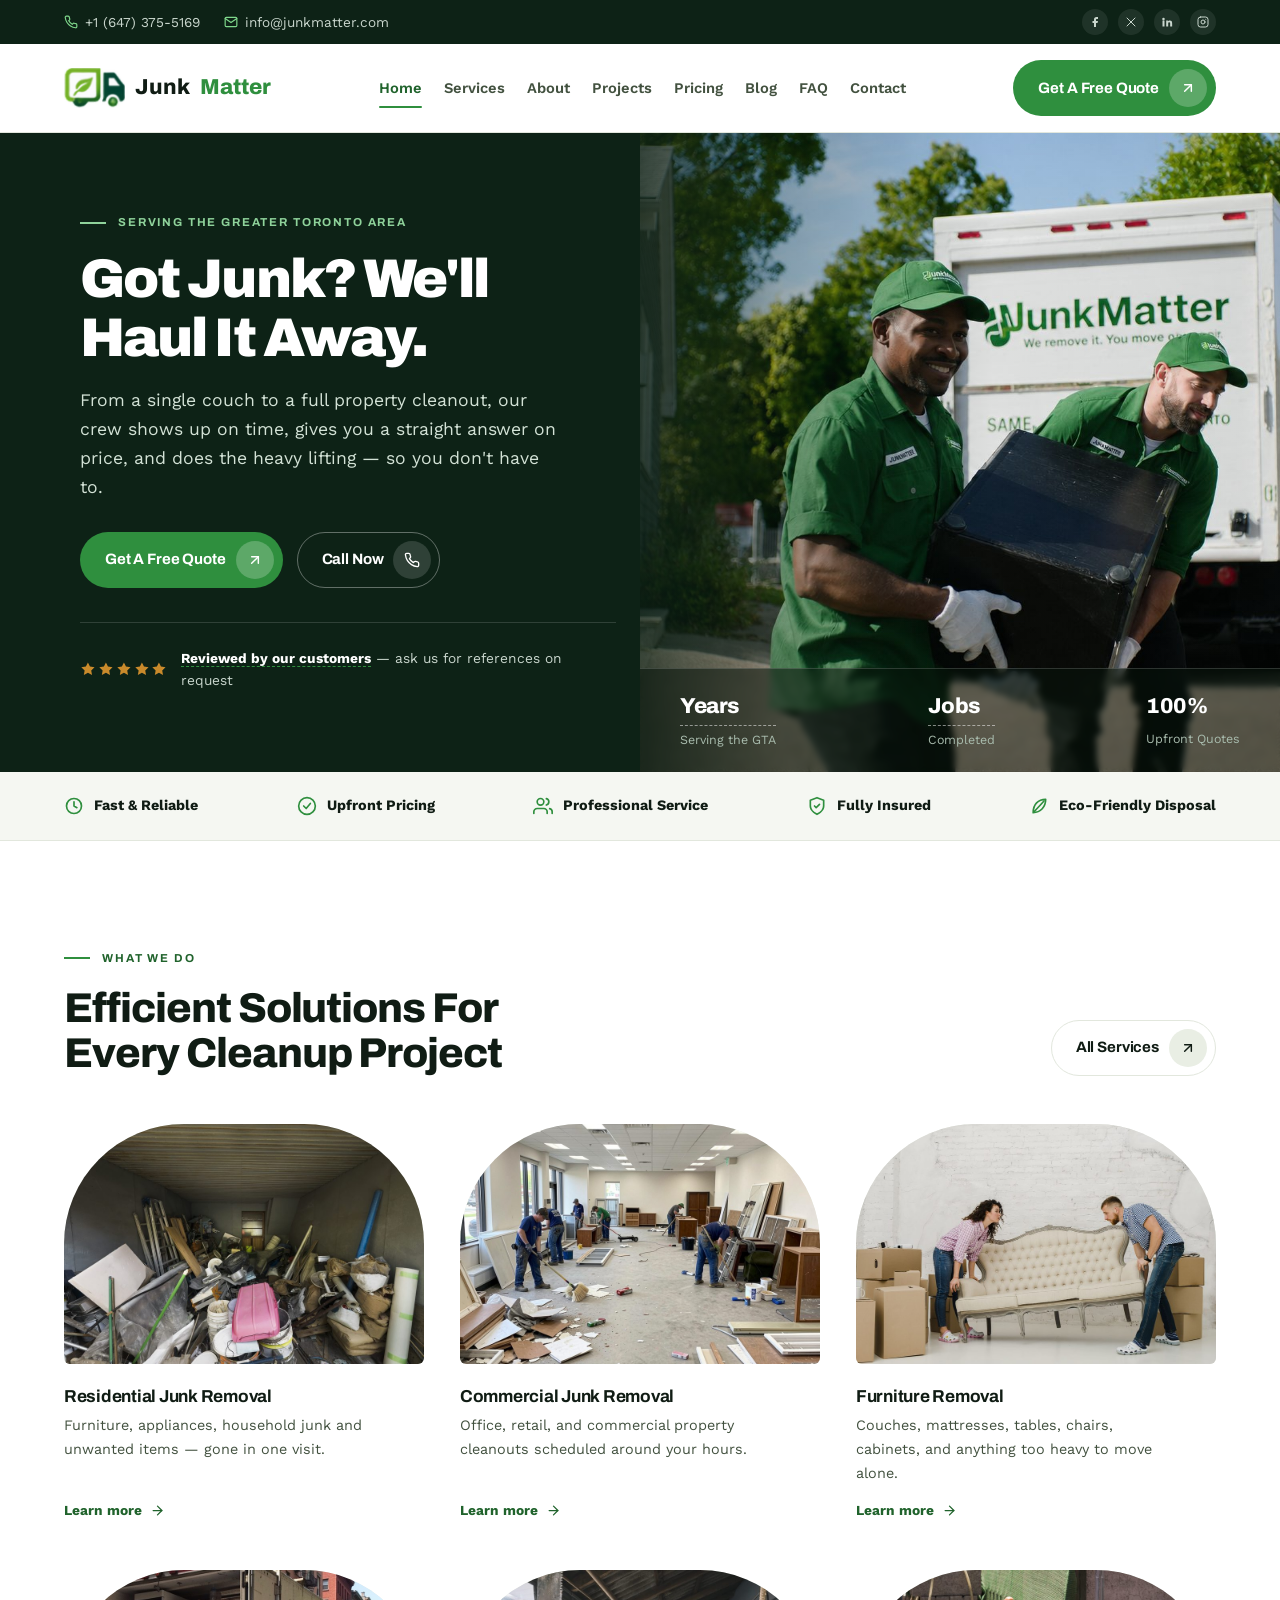
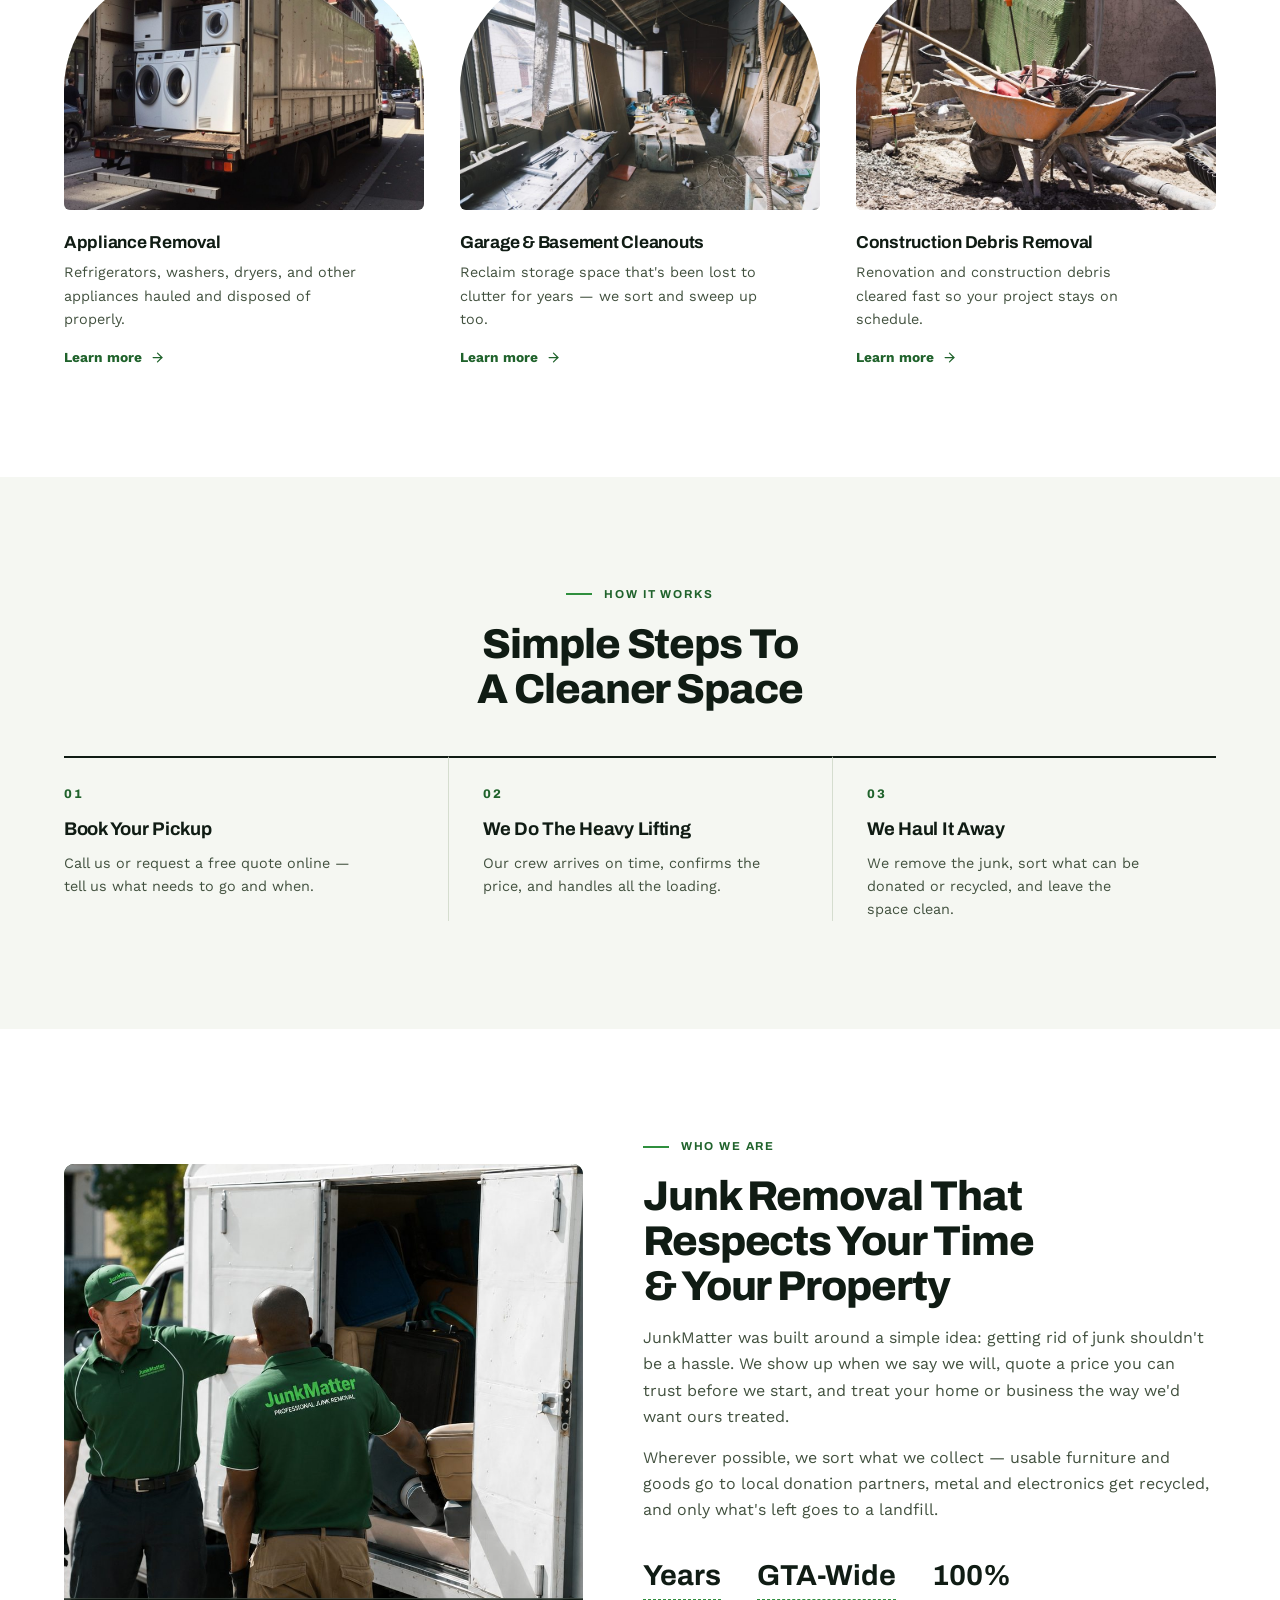
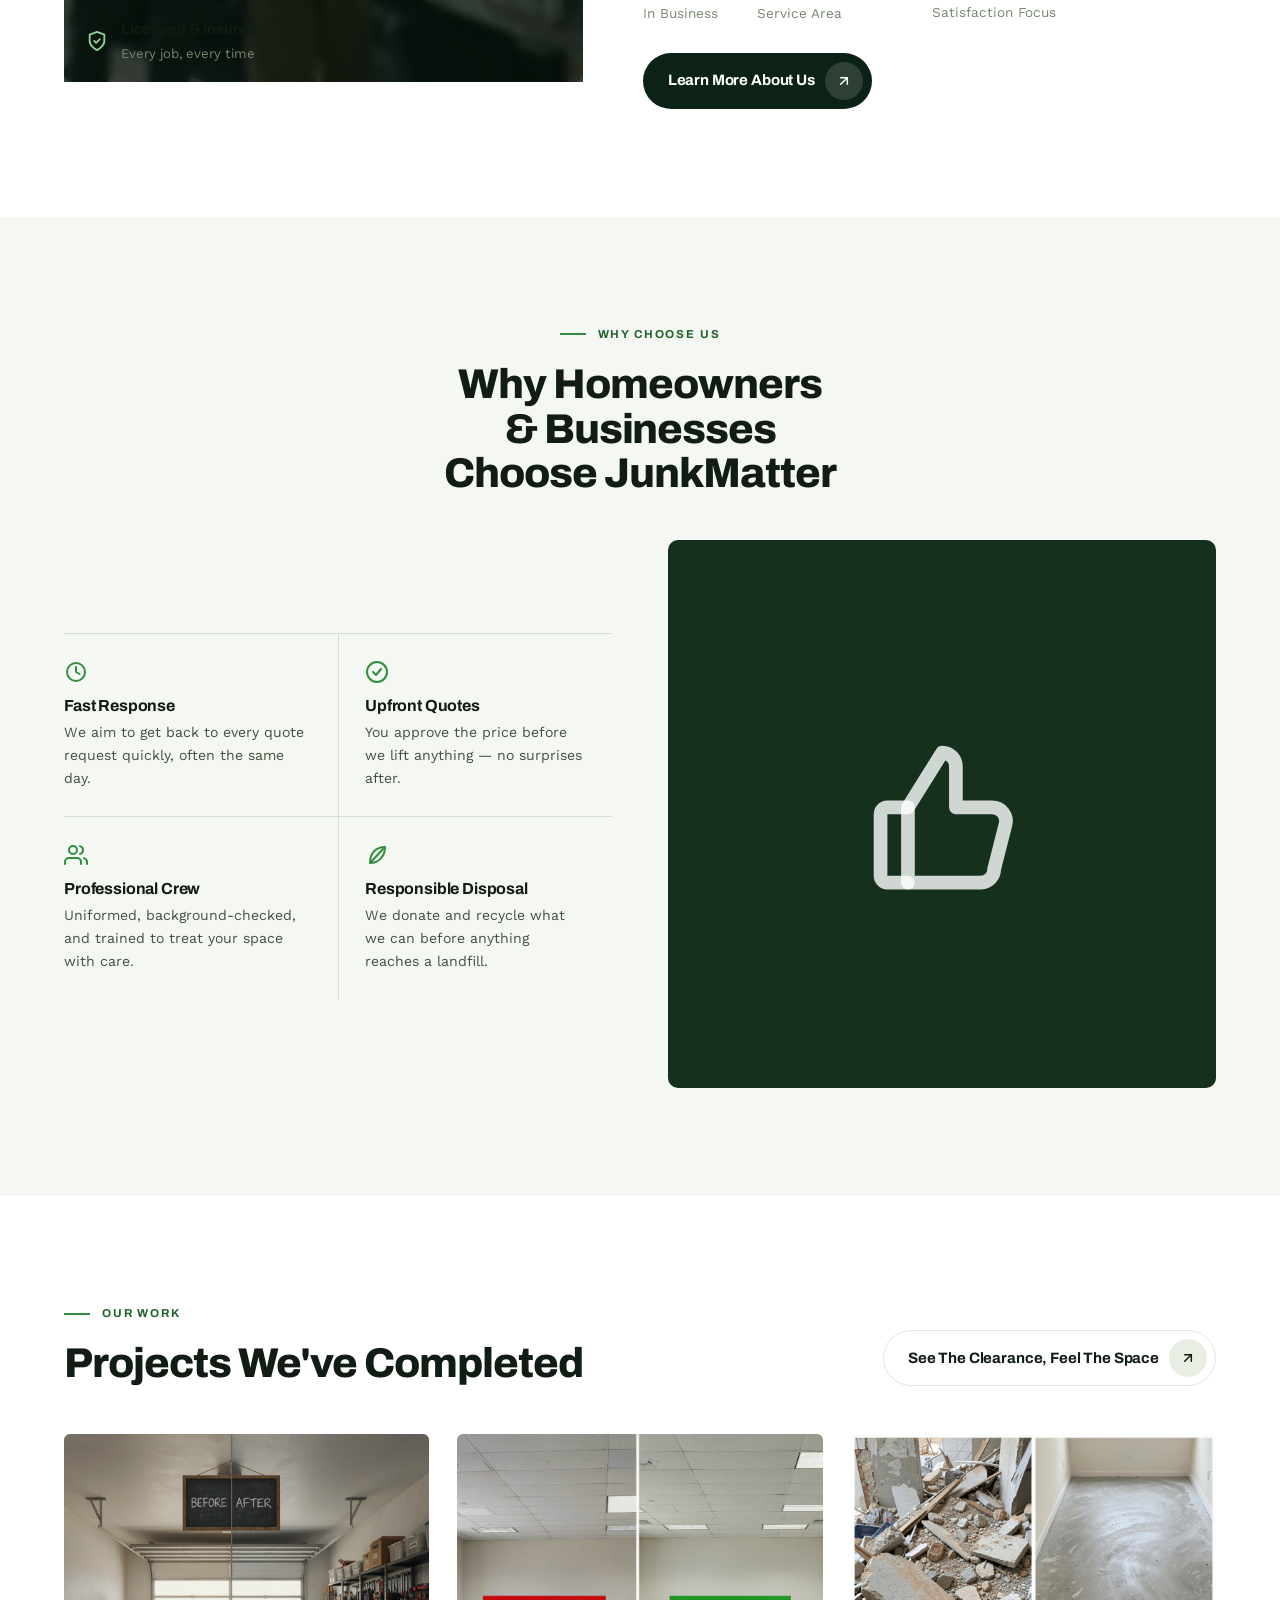
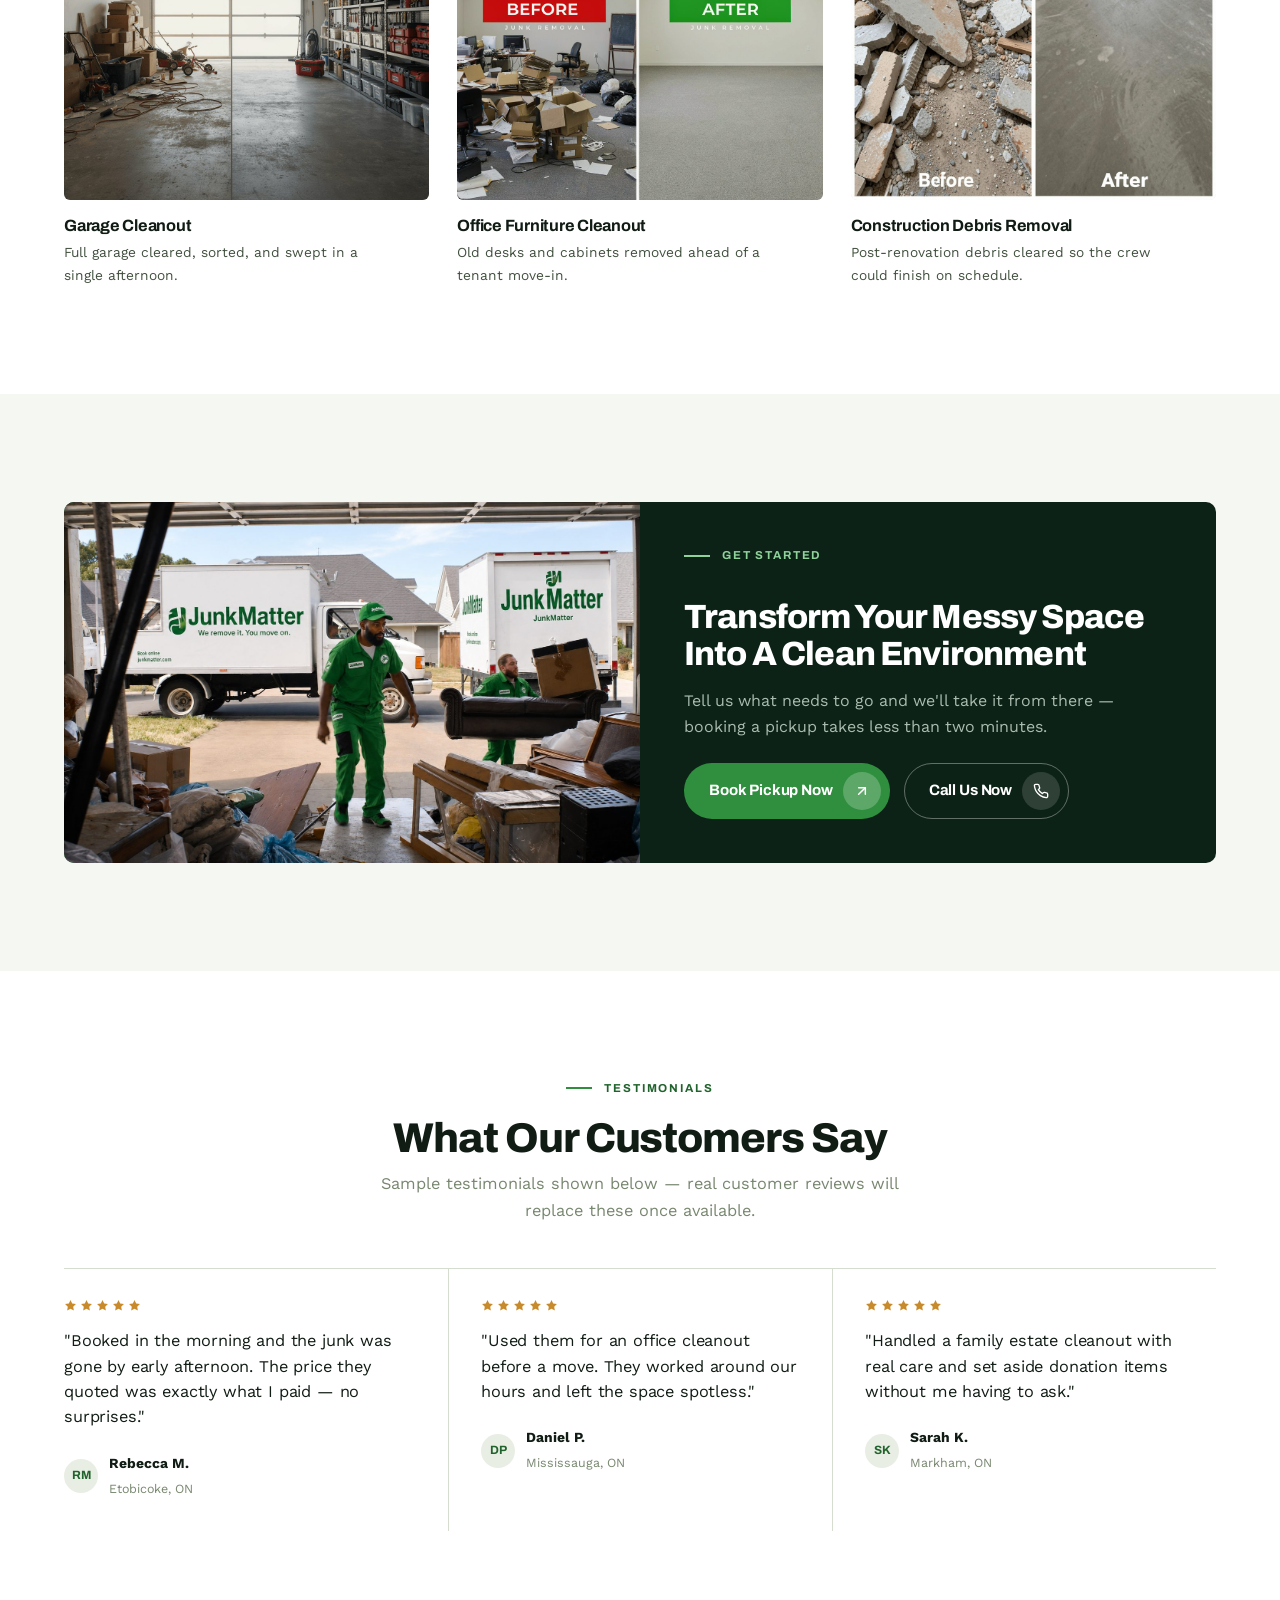
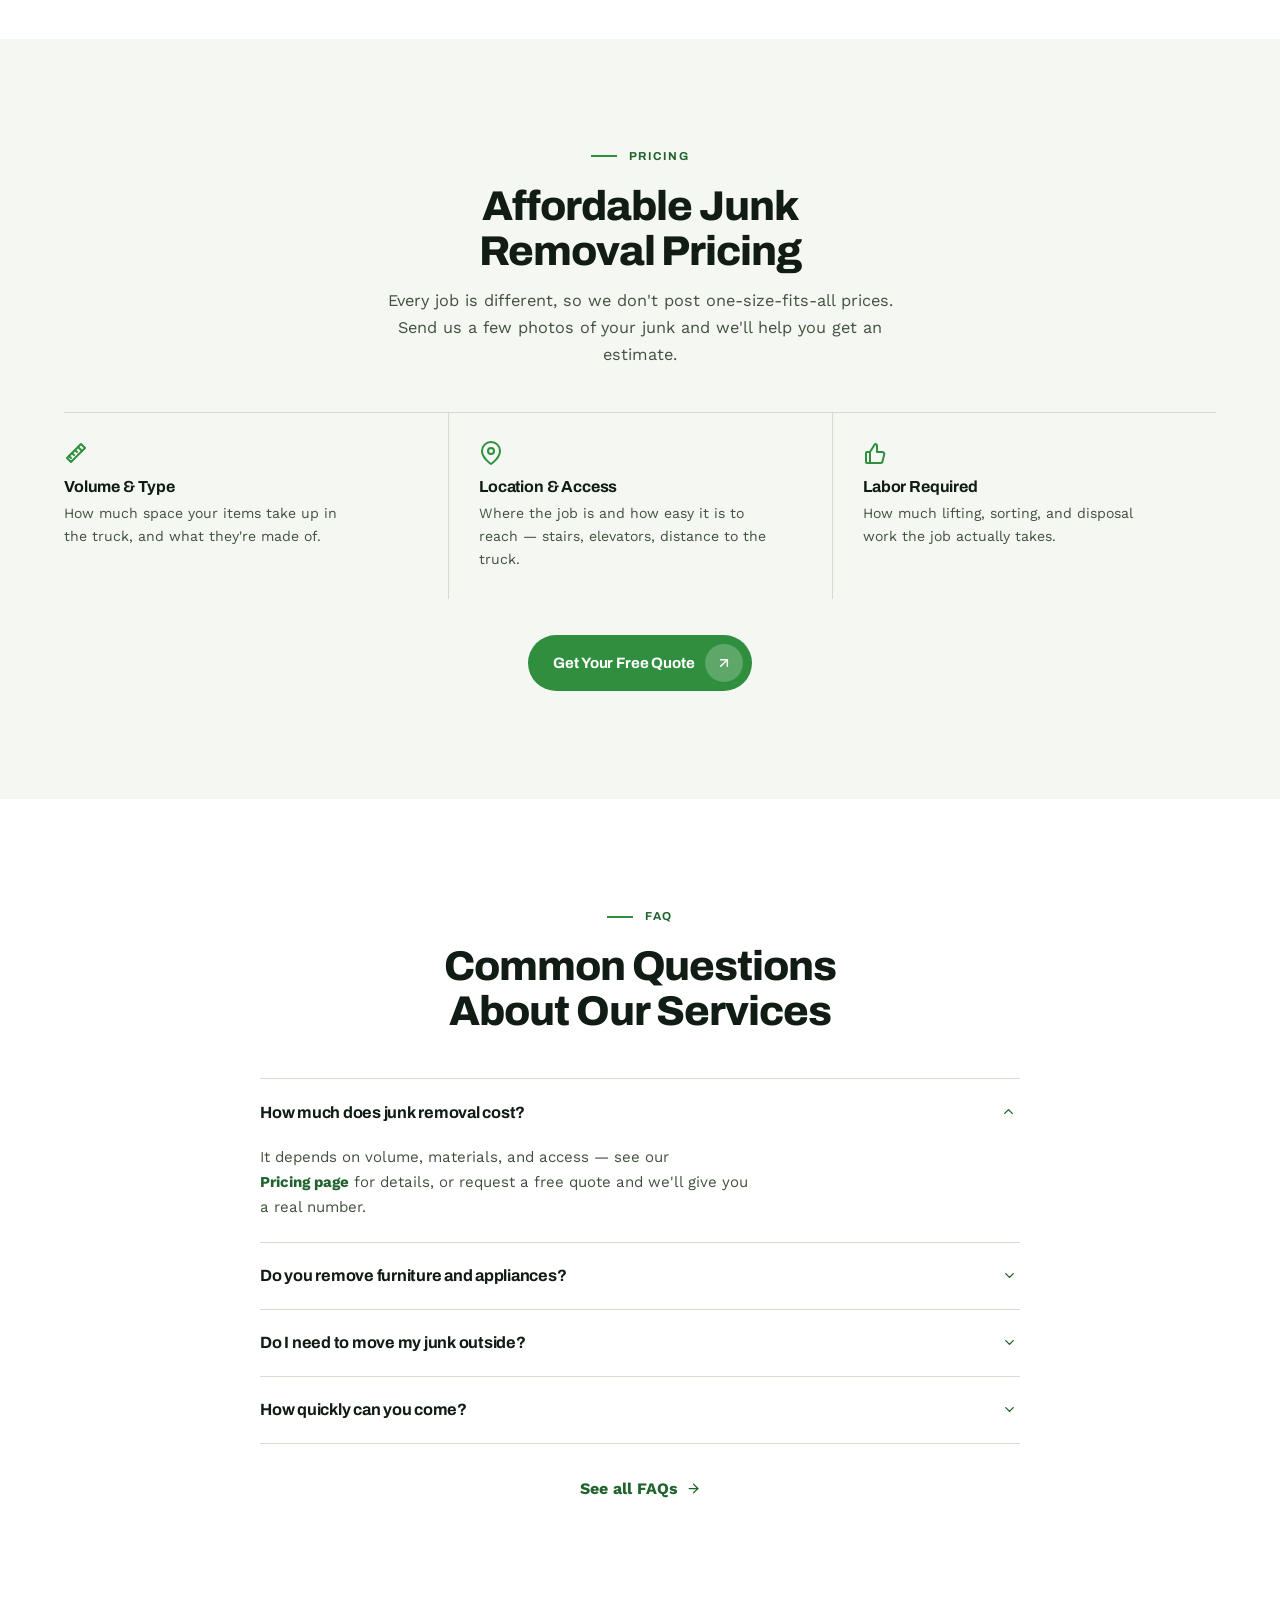
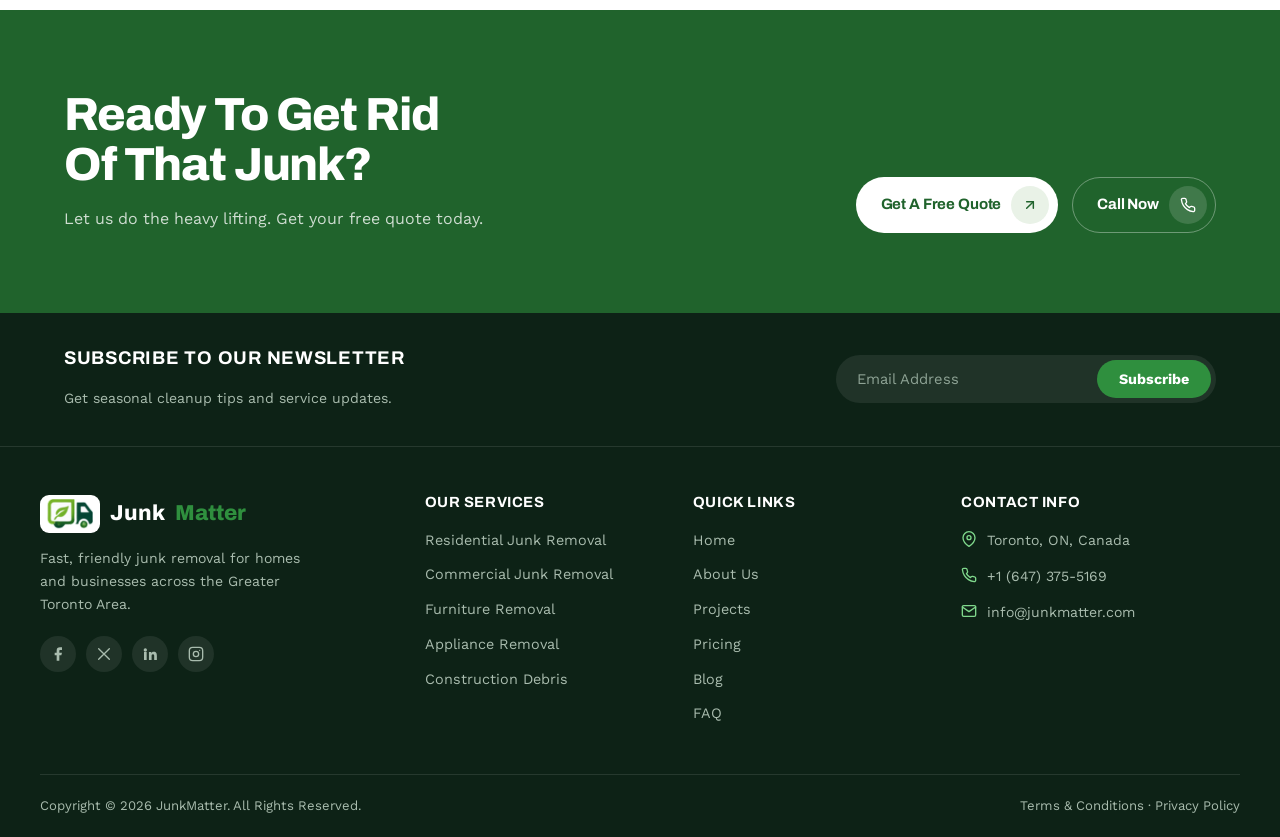
==== commit 7702892b: "Replace the placeholder phone number with the real one Swaps the 416-555-0143 placeholder for 647-37" ====
--- a/index.html
+++ b/index.html
@@ -25,7 +25,7 @@
 <link rel="icon" href="images/favicon.png" sizes="any">
 <link rel="apple-touch-icon" href="images/apple-touch-icon.png">
 <link rel="canonical" href="https://www.junkmatter.com/">
-<link rel="stylesheet" href="css/style.css">
+<link rel="stylesheet" href="css/style.css?v=54eb5e93">
 <script>document.documentElement.classList.add('js')</script>
 </head>
 <body>
@@ -66,7 +66,7 @@
 <div class="topbar">
   <div class="wrap">
     <div class="topbar-left">
-      <a href="tel:14165550143"><svg><use href="#icon-phone"/></svg> +1 (416) 555-0143</a>
+      <a href="tel:16473755169"><svg><use href="#icon-phone"/></svg> +1 (647) 375-5169</a>
       <a href="mailto:info@junkmatter.com"><svg><use href="#icon-mail"/></svg> info@junkmatter.com</a>
     </div>
     <div class="topbar-social">
@@ -110,7 +110,7 @@
         <p class="lead">From a single couch to a full property cleanout, our crew shows up on time, gives you a straight answer on price, and does the heavy lifting — so you don't have to.</p>
         <div class="hero-cta">
           <a href="contact.html" class="btn btn-solid"><span class="label">Get A Free Quote</span><span class="ic"><svg><use href="#icon-arrow-up-right"/></svg></span></a>
-          <a href="tel:14165550143" class="btn btn-outline-light"><span class="label">Call Now</span><span class="ic"><svg><use href="#icon-phone"/></svg></span></a>
+          <a href="tel:16473755169" class="btn btn-outline-light"><span class="label">Call Now</span><span class="ic"><svg><use href="#icon-phone"/></svg></span></a>
         </div>
         <div class="hero-rating">
           <div class="stars"><svg><use href="#icon-star"/></svg><svg><use href="#icon-star"/></svg><svg><use href="#icon-star"/></svg><svg><use href="#icon-star"/></svg><svg><use href="#icon-star"/></svg></div>
@@ -327,7 +327,7 @@
         <p>Tell us what needs to go and we'll take it from there — booking a pickup takes less than two minutes.</p>
         <div class="row">
           <a href="contact.html" class="btn btn-solid"><span class="label">Book Pickup Now</span><span class="ic"><svg><use href="#icon-arrow-up-right"/></svg></span></a>
-          <a href="tel:14165550143" class="btn btn-outline-light"><span class="label">Call Us Now</span><span class="ic"><svg><use href="#icon-phone"/></svg></span></a>
+          <a href="tel:16473755169" class="btn btn-outline-light"><span class="label">Call Us Now</span><span class="ic"><svg><use href="#icon-phone"/></svg></span></a>
         </div>
       </div>
     </div>
@@ -436,7 +436,7 @@
     <p>Let us do the heavy lifting. Get your free quote today.</p>
     <div class="row">
       <a href="contact.html" class="btn btn-white"><span class="label">Get A Free Quote</span><span class="ic"><svg><use href="#icon-arrow-up-right"/></svg></span></a>
-      <a href="tel:14165550143" class="btn btn-outline-light"><span class="label">Call Now</span><span class="ic"><svg><use href="#icon-phone"/></svg></span></a>
+      <a href="tel:16473755169" class="btn btn-outline-light"><span class="label">Call Now</span><span class="ic"><svg><use href="#icon-phone"/></svg></span></a>
     </div>
   </div>
 </section>
@@ -490,7 +490,7 @@
       <h4>Contact Info</h4>
       <ul class="footer-contact">
         <li><svg><use href="#icon-map-pin"/></svg> Toronto, ON, Canada</li>
-        <li><svg><use href="#icon-phone"/></svg> <a href="tel:14165550143">+1 (416) 555-0143</a></li>
+        <li><svg><use href="#icon-phone"/></svg> <a href="tel:16473755169">+1 (647) 375-5169</a></li>
         <li><svg><use href="#icon-mail"/></svg> <a href="mailto:info@junkmatter.com">info@junkmatter.com</a></li>
       </ul>
     </div>
@@ -503,11 +503,11 @@
 
 <div class="mobile-call-bar">
   <span>Need junk gone today?</span>
-  <a href="tel:14165550143"><svg><use href="#icon-phone"/></svg> Call Now</a>
+  <a href="tel:16473755169"><svg><use href="#icon-phone"/></svg> Call Now</a>
 </div>
 
 <button class="back-top" aria-label="Back to top"><svg style="transform:rotate(-90deg)"><use href="#icon-arrow-right"/></svg></button>
 
-<script src="js/main.js"></script>
+<script src="js/main.js?v=ecc034a5"></script>
 </body>
 </html>
--- a/css/style.css
+++ b/css/style.css
@@ -55,7 +55,12 @@
   line-height:1.65;
   -webkit-font-smoothing:antialiased;
 }
+/* height:auto keeps an image's aspect ratio from its width/height attributes.
+   Without it, an image whose width is constrained by a parent keeps its full
+   intrinsic height and stretches. Anything needing a fixed height (.photo)
+   overrides this with a class selector. */
 img,svg{max-width:100%;display:block}
+img{height:auto}
 a{color:inherit;text-decoration:none}
 ul{list-style:none}
 button{font-family:inherit;cursor:pointer;border:none;background:none}
@@ -175,6 +180,12 @@
   .nav-links.open{right:0}
   .nav-toggle{display:flex}
   body.nav-open::before{content:"";position:fixed;inset:0;background:rgba(15,40,24,.5);z-index:190}
+  /* .site-header is sticky with a z-index, so it opens a stacking context and
+     the drawer's z-index is resolved inside it — leaving the whole drawer at
+     the header's level, underneath the scrim. Lifting the header above the
+     scrim while the menu is open is what actually puts the links on top. */
+  body.nav-open .site-header{z-index:200}
+  body.nav-open{overflow:hidden}
 }
 @media(max-width:520px){.nav-cta .btn-solid span.label{display:none}.nav-cta .btn-solid{padding:8px}}
 
@@ -402,34 +413,16 @@
 .faq-cta p{font-size:.88rem;margin-bottom:14px}
 
 /* Quote / contact form */
-.form-card{background:#fff;border:1px solid var(--border);border-radius:var(--radius-lg);padding:38px}
-@media(max-width:560px){.form-card{padding:26px 22px}}
-.form-row{display:grid;grid-template-columns:1fr 1fr;gap:18px;margin-bottom:18px}
-@media(max-width:560px){.form-row{grid-template-columns:1fr}}
-.field{display:flex;flex-direction:column;gap:8px;margin-bottom:18px}
-.field label{font-size:.86rem;font-weight:700;color:var(--ink)}
-.field input,.field select,.field textarea{
-  padding:13px 16px;border:1.5px solid var(--border);border-radius:var(--radius-sm);background:var(--surface);
-  transition:border-color var(--transition),background var(--transition);
-}
-.field input:focus,.field select:focus,.field textarea:focus{outline:none;border-color:var(--accent);background:#fff}
-.field textarea{resize:vertical;min-height:110px}
-.field-upload{
-  border:1.5px dashed var(--border);border-radius:var(--radius-sm);padding:22px;text-align:center;background:var(--surface);
-  cursor:pointer;transition:border-color var(--transition),background var(--transition);
-}
-.field-upload:hover,.field-upload.drag{border-color:var(--accent);background:var(--accent-light)}
-.field-upload svg{width:26px;height:26px;color:var(--accent-dark);margin:0 auto 10px}
-.field-upload .hint{font-size:.8rem;color:var(--muted);margin-top:4px}
-.field-upload input[type=file]{display:none}
-.upload-list{display:flex;flex-wrap:wrap;gap:8px;margin-top:12px}
-.upload-list span{background:var(--accent-light);color:var(--accent-dark);font-size:.78rem;font-weight:600;padding:5px 12px;border-radius:var(--radius-pill)}
-.form-success{
-  display:none;align-items:center;gap:12px;background:var(--accent-light);border:1px solid var(--accent);
-  color:var(--accent-dark);padding:16px 18px;border-radius:var(--radius-sm);margin-bottom:20px;font-weight:600;font-size:.92rem;
-}
-.form-success.show{display:flex}
-.form-success svg{width:22px;height:22px;flex-shrink:0}
+/* The quote form is a Zoho Forms embed (Canadian data centre), so its fields
+   are styled by Zoho, not here. Only the frame around the iframe is ours.
+   A fixed height is used because the iframe is cross-origin and cannot report
+   its own content height; it is generous so the form never scrolls inside
+   itself, which is miserable on a phone. */
+.zoho-form{background:#fff;border:1px solid var(--border);border-radius:var(--radius-lg);padding:10px}
+.zoho-form iframe{width:100%;height:1180px;border:0;display:block;background:#fff;border-radius:var(--radius-md)}
+@media(max-width:720px){.zoho-form{padding:6px}.zoho-form iframe{height:1460px}}
+.zoho-fallback{font-size:.84rem;color:var(--muted);text-align:center;padding:14px 10px 6px;margin:0}
+.zoho-fallback a{color:var(--accent-dark);font-weight:600;text-decoration:underline}
 
 /* Info panel (contact page) */
 .contact-grid{display:grid;grid-template-columns:.8fr 1.2fr;gap:44px;align-items:flex-start}
